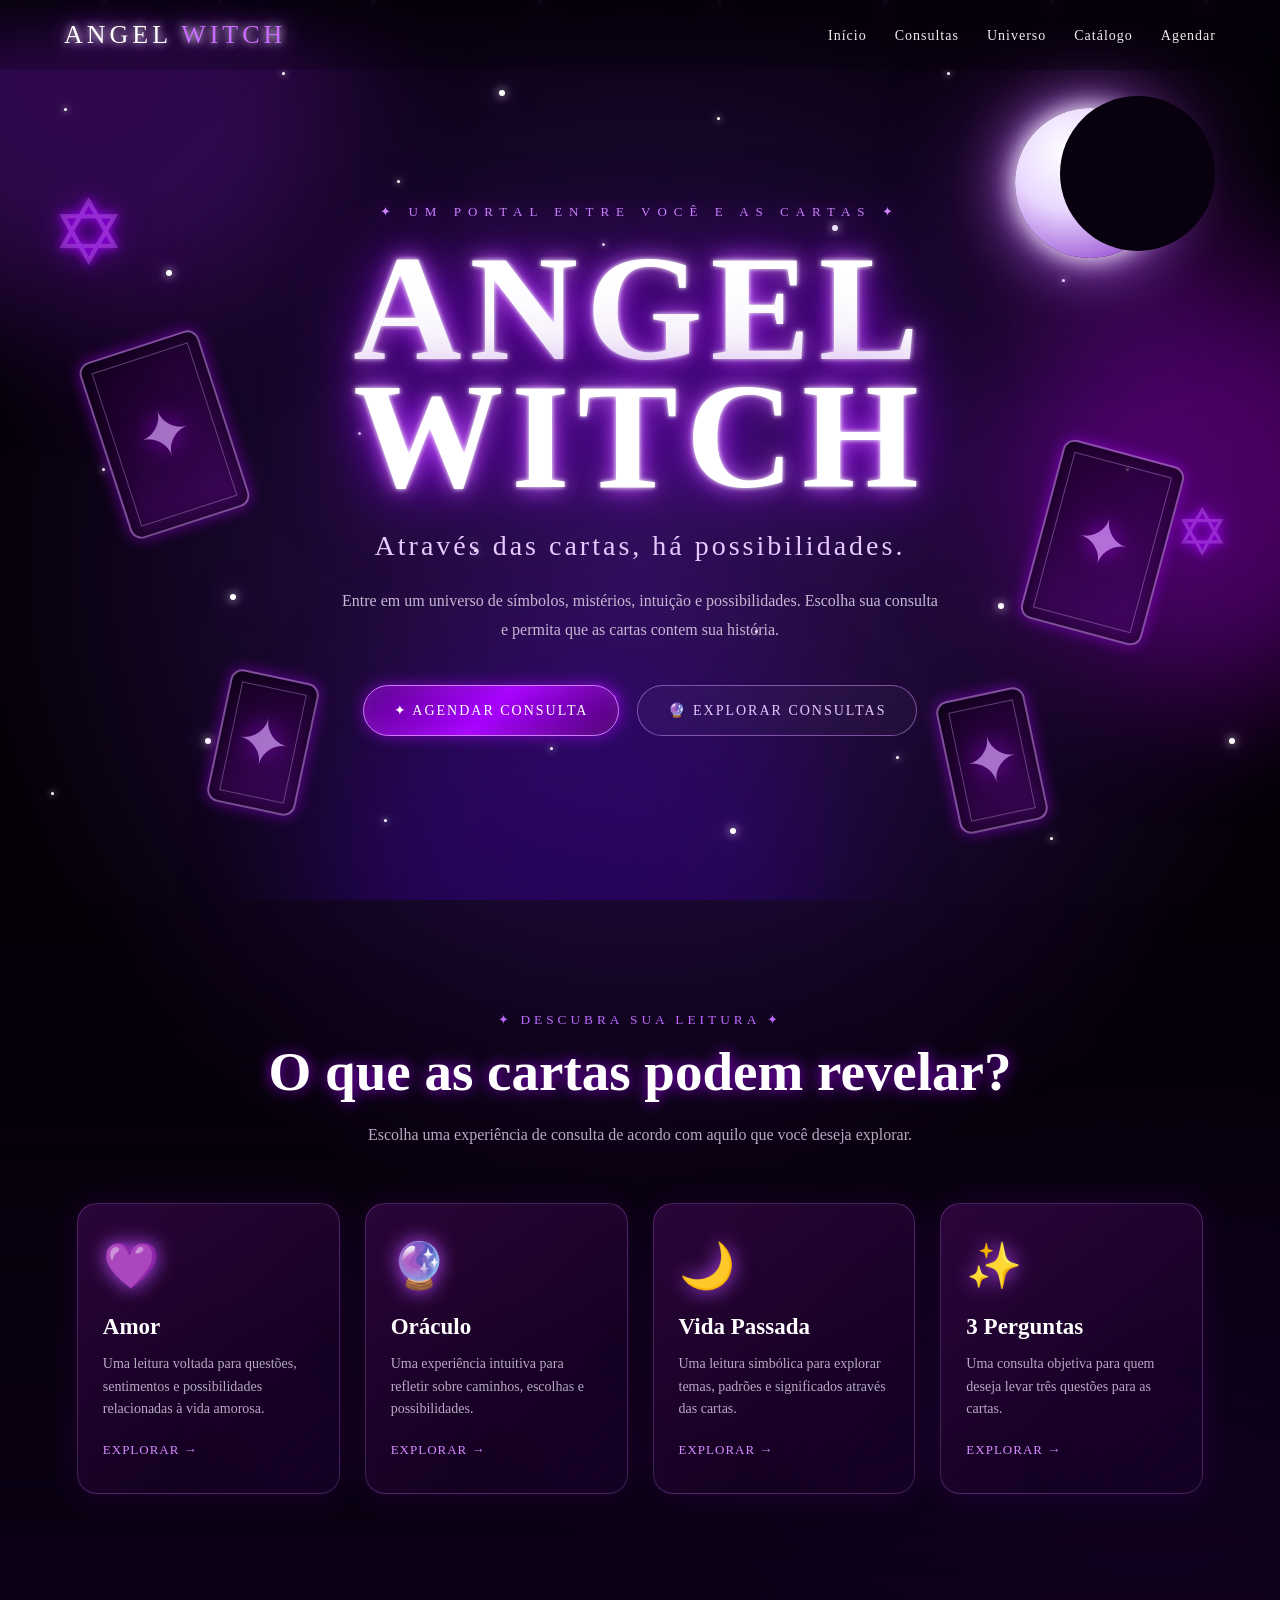
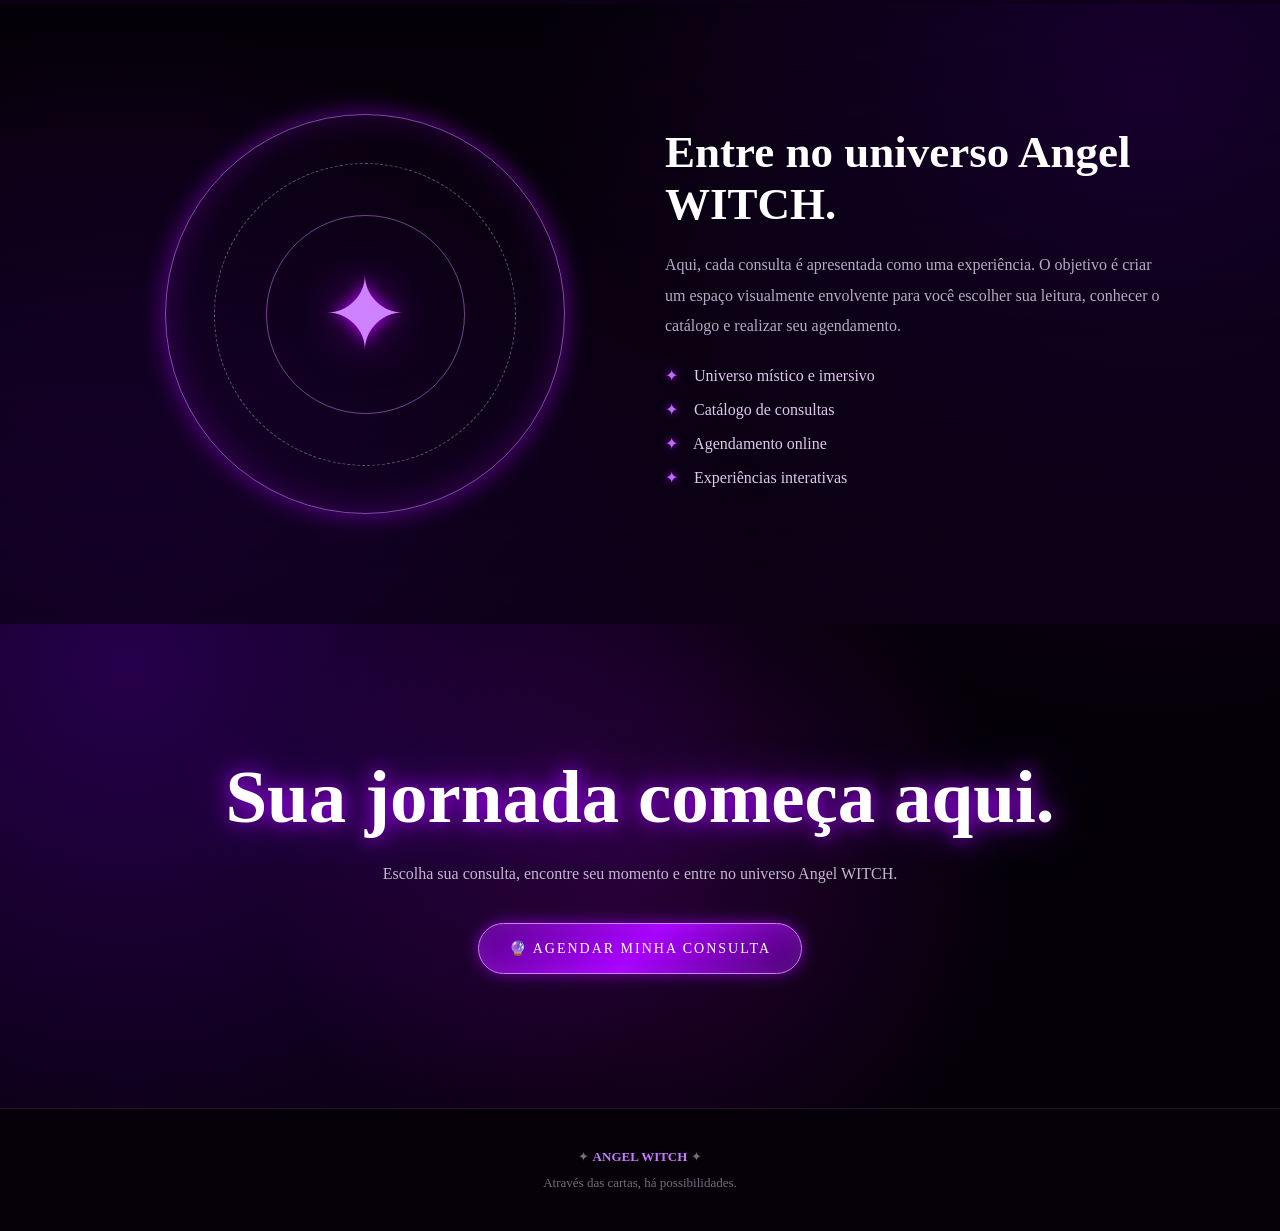
==== index.html @ e0e9001b "Update index.html" ====
<!DOCTYPE html>
<html lang="pt-BR">
<head><title>Angel WITCH | Tarô, Oráculos e Consultas</title>

<meta name="description" content="Angel WITCH — consultas de Tarô e oráculos. Conheça nossas tiragens, o universo das cartas e nossas consultas.">
    <meta charset="UTF-8">

    <meta name="google-site-verification"
          content="sBb-V7R0NaAjuyn2236MjFo7cRqB32IejXcC_DadOzo" />

    <meta name="viewport"
          content="width=device-width, initial-scale=1.0">

    <meta name="description"
          content="Angel WITCH — através das cartas, há possibilidades. Consultas de tarô, oráculos e experiências místicas.">

    <meta name="theme-color" content="#090014">

    <title>Angel WITCH | Através das cartas, há possibilidades</title>

    <style>
        /* =========================================================
           ANGEL WITCH V4
           HOME — UNIVERSO MÍSTICO
        ========================================================= */

        * {
            margin: 0;
            padding: 0;
            box-sizing: border-box;
        }

        html {
            scroll-behavior: smooth;
        }

        body {
            min-height: 100vh;
            overflow-x: hidden;
            background:
                radial-gradient(circle at 50% 20%, #32105c 0%, transparent 28%),
                radial-gradient(circle at 10% 80%, #26004b 0%, transparent 25%),
                radial-gradient(circle at 90% 60%, #18002f 0%, transparent 30%),
                #050008;
            color: #fff;
            font-family: Georgia, "Times New Roman", serif;
        }

        /* =========================================================
           FUNDO CÓSMICO
        ========================================================= */

        .universe {
            position: fixed;
            inset: 0;
            overflow: hidden;
            pointer-events: none;
            z-index: 0;
        }

        .nebula {
            position: absolute;
            border-radius: 50%;
            filter: blur(70px);
            opacity: .35;
            animation: nebulaMove 14s ease-in-out infinite alternate;
        }

        .nebula.one {
            width: 500px;
            height: 500px;
            background: #7b19c9;
            top: -180px;
            left: -160px;
        }

        .nebula.two {
            width: 420px;
            height: 420px;
            background: #c000ff;
            right: -150px;
            top: 30%;
            animation-delay: 3s;
        }

        .nebula.three {
            width: 500px;
            height: 500px;
            background: #3b00a8;
            left: 25%;
            bottom: -250px;
            animation-delay: 6s;
        }

        @keyframes nebulaMove {
            from {
                transform: translate(0, 0) scale(1);
            }

            to {
                transform: translate(50px, -35px) scale(1.15);
            }
        }

        /* =========================================================
           ESTRELAS
        ========================================================= */

        .stars {
            position: absolute;
            inset: 0;
        }

        .star {
            position: absolute;
            width: 3px;
            height: 3px;
            border-radius: 50%;
            background: white;
            box-shadow:
                0 0 6px white,
                0 0 14px #d59aff;
            animation: twinkle 2s infinite ease-in-out;
        }

        .star.big {
            width: 6px;
            height: 6px;
            box-shadow:
                0 0 10px white,
                0 0 25px #d16cff,
                0 0 40px #9b00ff;
        }

        @keyframes twinkle {
            0%, 100% {
                opacity: .25;
                transform: scale(.7);
            }

            50% {
                opacity: 1;
                transform: scale(1.5);
            }
        }

        /* =========================================================
           PARTÍCULAS DE ENERGIA
        ========================================================= */

        .energy {
            position: absolute;
            width: 5px;
            height: 5px;
            border-radius: 50%;
            background: #d98cff;
            box-shadow:
                0 0 10px #d98cff,
                0 0 25px #8f00ff;
            animation: energyFloat linear infinite;
        }

        @keyframes energyFloat {
            from {
                transform: translateY(110vh) translateX(0) scale(.4);
                opacity: 0;
            }

            20% {
                opacity: 1;
            }

            80% {
                opacity: 1;
            }

            to {
                transform: translateY(-15vh) translateX(100px) scale(1.5);
                opacity: 0;
            }
        }

        /* =========================================================
           PENTAGRAMAS
        ========================================================= */

        .pentagram {
            position: absolute;
            color: rgba(204, 119, 255, .35);
            font-size: 90px;
            text-shadow:
                0 0 10px #a600ff,
                0 0 30px #7c00c9;
            animation:
                pentagramFloat 12s linear infinite,
                pentagramSpin 20s linear infinite;
        }

        .pentagram.p1 {
            left: 4%;
            top: 20%;
        }

        .pentagram.p2 {
            right: 4%;
            top: 55%;
            animation-delay: 4s;
            font-size: 65px;
        }

        .pentagram.p3 {
            left: 45%;
            top: 75%;
            animation-delay: 7s;
            font-size: 55px;
        }

        @keyframes pentagramFloat {
            0%, 100% {
                transform: translateY(0);
            }

            50% {
                transform: translateY(-45px);
            }
        }

        @keyframes pentagramSpin {
            from {
                rotate: 0deg;
            }

            to {
                rotate: 360deg;
            }
        }

        /* =========================================================
           LUA
        ========================================================= */

        .moon {
            position: absolute;
            width: 150px;
            height: 150px;
            border-radius: 50%;
            right: 9%;
            top: 12%;
            background:
                radial-gradient(circle at 35% 30%,
                #fff 0%,
                #e8d7ff 40%,
                #a86bdb 75%,
                #5a1887 100%);

            box-shadow:
                0 0 25px #fff,
                0 0 60px #c979ff,
                0 0 130px rgba(177, 52, 255, .7);

            animation: moonPulse 5s ease-in-out infinite;
        }

        .moon::after {
            content: "";
            position: absolute;
            width: 155px;
            height: 155px;
            border-radius: 50%;
            background: #08000f;
            left: 45px;
            top: -12px;
        }

        @keyframes moonPulse {
            0%, 100% {
                box-shadow:
                    0 0 25px #fff,
                    0 0 60px #c979ff,
                    0 0 130px rgba(177, 52, 255, .5);
            }

            50% {
                box-shadow:
                    0 0 35px #fff,
                    0 0 90px #d98cff,
                    0 0 180px rgba(177, 52, 255, .8);
            }
        }

        /* =========================================================
           NAVBAR
        ========================================================= */

        header {
            position: fixed;
            top: 0;
            left: 0;
            right: 0;
            z-index: 1000;
            padding: 20px 5%;
            background: linear-gradient(
                to bottom,
                rgba(5, 0, 10, .92),
                rgba(5, 0, 10, .2)
            );
            backdrop-filter: blur(8px);
        }

        nav {
            max-width: 1250px;
            margin: auto;
            display: flex;
            justify-content: space-between;
            align-items: center;
        }

        .logo {
            font-size: 26px;
            letter-spacing: 4px;
            color: white;
            text-decoration: none;
            text-shadow:
                0 0 8px #fff,
                0 0 20px #c34dff,
                0 0 40px #8300ff;
        }

        .logo span {
            color: #c96cff;
        }

        .menu {
            display: flex;
            gap: 28px;
            list-style: none;
        }

        .menu a {
            color: #eee;
            text-decoration: none;
            font-size: 14px;
            letter-spacing: 1px;
            transition: .3s;
        }

        .menu a:hover {
            color: #d27cff;
            text-shadow: 0 0 15px #a500ff;
        }

        /* =========================================================
           HERO
        ========================================================= */

        .hero {
            position: relative;
            min-height: 100vh;
            display: flex;
            justify-content: center;
            align-items: center;
            text-align: center;
            padding: 120px 20px 80px;
            z-index: 2;
        }

        .hero-content {
            max-width: 900px;
            animation: heroAppear 1.5s ease forwards;
        }

        @keyframes heroAppear {
            from {
                opacity: 0;
                transform: translateY(35px);
            }

            to {
                opacity: 1;
                transform: translateY(0);
            }
        }

        .eyebrow {
            font-size: 13px;
            letter-spacing: 7px;
            text-transform: uppercase;
            color: #d18cff;
            margin-bottom: 25px;
            text-shadow: 0 0 15px #9b00ff;
        }

        .hero h1 {
            font-size: clamp(60px, 12vw, 150px);
            line-height: .85;
            letter-spacing: 8px;
            color: white;
            text-shadow:
                0 0 5px white,
                0 0 20px #d16cff,
                0 0 50px #9400ff,
                0 0 100px #6300a8;
            animation: titleGlow 4s ease-in-out infinite;
        }

        @keyframes titleGlow {
            0%, 100% {
                filter: brightness(1);
            }

            50% {
                filter: brightness(1.35);
            }
        }

        .hero h2 {
            margin-top: 30px;
            font-size: clamp(18px, 3vw, 28px);
            font-weight: normal;
            letter-spacing: 3px;
            color: #e7c8ff;
        }

        .hero p {
            max-width: 600px;
            margin: 25px auto 40px;
            color: #c7b7d4;
            line-height: 1.8;
            font-size: 16px;
        }

        /* =========================================================
           BOTÕES
        ========================================================= */

        .buttons {
            display: flex;
            justify-content: center;
            gap: 18px;
            flex-wrap: wrap;
        }

        .btn {
            position: relative;
            display: inline-block;
            padding: 16px 30px;
            border-radius: 50px;
            text-decoration: none;
            font-size: 14px;
            letter-spacing: 2px;
            transition: .35s;
            overflow: hidden;
        }

        .btn-primary {
            color: white;
            background: linear-gradient(
                135deg,
                #5b008c,
                #a800ff,
                #4b0070
            );
            border: 1px solid #d17aff;
            box-shadow:
                0 0 15px rgba(172, 0, 255, .6),
                inset 0 0 20px rgba(255,255,255,.08);
        }

        .btn-primary:hover {
            transform: translateY(-5px) scale(1.04);
            box-shadow:
                0 0 25px #b900ff,
                0 0 60px rgba(150, 0, 255, .6);
        }

        .btn-secondary {
            color: #e5c9ff;
            border: 1px solid rgba(213, 151, 255, .5);
            background: rgba(255,255,255,.03);
            backdrop-filter: blur(10px);
        }

        .btn-secondary:hover {
            background: rgba(163, 0, 255, .15);
            border-color: #d37aff;
            transform: translateY(-5px);
        }

        /* =========================================================
           CARTAS FLUTUANTES
        ========================================================= */

        .floating-card {
            position: absolute;
            width: 125px;
            height: 185px;
            border-radius: 12px;
            padding: 8px;
            background:
                linear-gradient(145deg, #160022, #4b076c);
            border: 2px solid rgba(220, 157, 255, .65);
            box-shadow:
                0 0 15px rgba(172, 0, 255, .7),
                inset 0 0 20px rgba(0,0,0,.7);
            z-index: -1;
            opacity: .75;
        }

        .floating-card::before {
            content: "✦";
            position: absolute;
            inset: 10px;
            border: 1px solid rgba(229, 183, 255, .45);
            display: flex;
            justify-content: center;
            align-items: center;
            font-size: 65px;
            color: #d995ff;
            text-shadow: 0 0 25px #b300ff;
        }

        .card1 {
            left: 8%;
            top: 38%;
            rotate: -18deg;
            animation: cardFloat 6s ease-in-out infinite;
        }

        .card2 {
            right: 9%;
            top: 50%;
            rotate: 15deg;
            animation: cardFloat 7s ease-in-out infinite reverse;
        }

        .card3 {
            left: 17%;
            bottom: 10%;
            width: 90px;
            height: 135px;
            rotate: 12deg;
            animation: cardFloat 8s ease-in-out infinite;
        }

        .card4 {
            right: 19%;
            bottom: 8%;
            width: 90px;
            height: 135px;
            rotate: -12deg;
            animation: cardFloat 9s ease-in-out infinite reverse;
        }

        @keyframes cardFloat {
            0%, 100% {
                transform: translateY(0) rotate(0deg);
            }

            50% {
                transform: translateY(-30px) rotate(5deg);
            }
        }

        /* =========================================================
           SEÇÕES
        ========================================================= */

        section {
            position: relative;
            z-index: 5;
        }

        .section {
            padding: 110px 6%;
            background:
                linear-gradient(
                    to bottom,
                    transparent,
                    rgba(14, 0, 25, .75)
                );
        }

        .section-title {
            text-align: center;
            margin-bottom: 55px;
        }

        .section-title small {
            color: #bd69ff;
            letter-spacing: 4px;
            text-transform: uppercase;
        }

        .section-title h2 {
            margin-top: 12px;
            font-size: clamp(32px, 5vw, 55px);
            text-shadow:
                0 0 15px #8e00d8;
        }

        .section-title p {
            max-width: 650px;
            margin: 18px auto;
            color: #b9a9c5;
            line-height: 1.7;
        }

        /* =========================================================
           CARDS DE CONSULTA
        ========================================================= */

        .services {
            max-width: 1150px;
            margin: auto;
            display: grid;
            grid-template-columns:
                repeat(auto-fit, minmax(240px, 1fr));
            gap: 25px;
        }

        .service {
            position: relative;
            padding: 35px 25px;
            min-height: 270px;
            border-radius: 20px;
            background:
                linear-gradient(
                    145deg,
                    rgba(70, 8, 93, .55),
                    rgba(13, 0, 25, .8)
                );
            border: 1px solid rgba(207, 133, 255, .25);
            box-shadow:
                0 0 30px rgba(121, 0, 180, .18),
                inset 0 0 30px rgba(255,255,255,.02);
            overflow: hidden;
            transition: .4s;
        }

        .service::before {
            content: "";
            position: absolute;
            width: 150px;
            height: 150px;
            border-radius: 50%;
            background: #a100ff;
            filter: blur(70px);
            opacity: .1;
            right: -70px;
            bottom: -70px;
        }

        .service:hover {
            transform: translateY(-12px);
            border-color: rgba(216, 146, 255, .7);
            box-shadow:
                0 0 35px rgba(161, 0, 255, .35),
                0 15px 60px rgba(0,0,0,.5);
        }

        .service-icon {
            font-size: 45px;
            margin-bottom: 22px;
            filter:
                drop-shadow(0 0 10px #c04cff);
        }

        .service h3 {
            font-size: 23px;
            margin-bottom: 13px;
        }

        .service p {
            color: #b8a9c4;
            line-height: 1.6;
            font-size: 14px;
        }

        .service a {
            display: inline-block;
            margin-top: 22px;
            color: #d58cff;
            text-decoration: none;
            font-size: 13px;
            letter-spacing: 1px;
        }

        /* =========================================================
           EXPERIÊNCIA
        ========================================================= */

        .experience {
            max-width: 1050px;
            margin: auto;
            display: grid;
            grid-template-columns: 1fr 1fr;
            gap: 50px;
            align-items: center;
        }

        .magic-circle {
            position: relative;
            width: min(400px, 80vw);
            aspect-ratio: 1;
            margin: auto;
            border-radius: 50%;
            border: 1px solid rgba(207, 128, 255, .6);
            box-shadow:
                0 0 25px rgba(174, 0, 255, .5),
                inset 0 0 35px rgba(174, 0, 255, .25);
            animation: circleSpin 20s linear infinite;
        }

        .magic-circle::before,
        .magic-circle::after {
            content: "";
            position: absolute;
            inset: 12%;
            border-radius: 50%;
            border: 1px dashed rgba(226, 180, 255, .45);
        }

        .magic-circle::after {
            inset: 25%;
            border: 1px solid rgba(213, 136, 255, .5);
        }

        @keyframes circleSpin {
            to {
                rotate: 360deg;
            }
        }

        .circle-symbol {
            position: absolute;
            inset: 0;
            display: flex;
            justify-content: center;
            align-items: center;
            font-size: 100px;
            color: #cf82ff;
            text-shadow:
                0 0 15px #bd00ff,
                0 0 50px #7800a8;
        }

        .experience-text h2 {
            font-size: 45px;
            margin-bottom: 20px;
        }

        .experience-text p {
            color: #b9a9c5;
            line-height: 1.9;
            margin-bottom: 25px;
        }

        .energy-list {
            list-style: none;
        }

        .energy-list li {
            margin: 15px 0;
            color: #e0c8ed;
        }

        .energy-list li::before {
            content: "✦";
            color: #c765ff;
            margin-right: 12px;
            text-shadow: 0 0 10px #a000ff;
        }

        /* =========================================================
           CTA
        ========================================================= */

        .cta {
            text-align: center;
            padding: 130px 20px;
            background:
                radial-gradient(
                    circle at center,
                    rgba(116, 0, 157, .3),
                    transparent 55%
                );
        }

        .cta h2 {
            font-size: clamp(40px, 7vw, 75px);
            text-shadow:
                0 0 20px #a600ff,
                0 0 50px #60009b;
        }

        .cta p {
            color: #c7b5d1;
            margin: 20px auto 35px;
            max-width: 600px;
            line-height: 1.7;
        }

        /* =========================================================
           FOOTER
        ========================================================= */

        footer {
            position: relative;
            z-index: 10;
            padding: 40px 20px;
            text-align: center;
            border-top: 1px solid rgba(205, 132, 255, .15);
            background: #060009;
            color: #776b80;
            font-size: 13px;
        }

        footer strong {
            color: #c77cff;
        }

        /* =========================================================
           RESPONSIVO
        ========================================================= */

        @media (max-width: 800px) {

            .menu {
                display: none;
            }

            header {
                padding: 18px 20px;
            }

            .hero {
                padding-top: 120px;
            }

            .moon {
                width: 90px;
                height: 90px;
                right: 7%;
                top: 12%;
            }

            .moon::after {
                width: 95px;
                height: 95px;
                left: 30px;
            }

            .floating-card {
                opacity: .3;
                transform: scale(.65);
            }

            .card1 {
                left: -5%;
            }

            .card2 {
                right: -5%;
            }

            .experience {
                grid-template-columns: 1fr;
            }

            .experience-text {
                text-align: center;
            }

            .energy-list {
                display: inline-block;
                text-align: left;
            }

            .pentagram {
                font-size: 50px;
                opacity: .2;
            }
        }

        @media (prefers-reduced-motion: reduce) {

            *,
            *::before,
            *::after {
                animation-duration: .01ms !important;
                animation-iteration-count: 1 !important;
                scroll-behavior: auto !important;
            }
        }
    </style>
</head>

<body>

    <!-- =========================================================
         UNIVERSO
    ========================================================== -->

    <div class="universe">

        <div class="nebula one"></div>
        <div class="nebula two"></div>
        <div class="nebula three"></div>

        <div class="stars">

            <span class="star" style="left:5%;top:12%;animation-delay:.2s"></span>
            <span class="star big" style="left:13%;top:30%;animation-delay:1s"></span>
            <span class="star" style="left:22%;top:8%;animation-delay:.5s"></span>
            <span class="star" style="left:31%;top:20%;animation-delay:1.4s"></span>
            <span class="star big" style="left:39%;top:10%;animation-delay:.7s"></span>
            <span class="star" style="left:47%;top:27%;animation-delay:1.8s"></span>
            <span class="star" style="left:56%;top:13%;animation-delay:.4s"></span>
            <span class="star big" style="left:65%;top:25%;animation-delay:1.2s"></span>
            <span class="star" style="left:74%;top:8%;animation-delay:.8s"></span>
            <span class="star" style="left:83%;top:31%;animation-delay:1.6s"></span>
            <span class="star big" style="left:92%;top:18%;animation-delay:.3s"></span>

            <span class="star" style="left:8%;top:52%;animation-delay:1.3s"></span>
            <span class="star big" style="left:18%;top:66%;animation-delay:.6s"></span>
            <span class="star" style="left:28%;top:48%;animation-delay:1.7s"></span>
            <span class="star" style="left:37%;top:61%;animation-delay:.9s"></span>
            <span class="star big" style="left:49%;top:52%;animation-delay:1.5s"></span>
            <span class="star" style="left:59%;top:70%;animation-delay:.2s"></span>
            <span class="star" style="left:68%;top:48%;animation-delay:1.1s"></span>
            <span class="star big" style="left:78%;top:67%;animation-delay:.5s"></span>
            <span class="star" style="left:88%;top:52%;animation-delay:1.9s"></span>

            <span class="star" style="left:4%;top:88%;animation-delay:.7s"></span>
            <span class="star big" style="left:16%;top:82%;animation-delay:1.4s"></span>
            <span class="star" style="left:30%;top:91%;animation-delay:.3s"></span>
            <span class="star" style="left:43%;top:83%;animation-delay:1.7s"></span>
            <span class="star big" style="left:57%;top:92%;animation-delay:.9s"></span>
            <span class="star" style="left:70%;top:84%;animation-delay:1.2s"></span>
            <span class="star" style="left:82%;top:93%;animation-delay:.4s"></span>
            <span class="star big" style="left:96%;top:82%;animation-delay:1.6s"></span>

        </div>

        <!-- Energia flutuante -->

        <span class="energy" style="left:8%;animation-duration:12s"></span>
        <span class="energy" style="left:17%;animation-duration:16s;animation-delay:3s"></span>
        <span class="energy" style="left:29%;animation-duration:13s;animation-delay:5s"></span>
        <span class="energy" style="left:42%;animation-duration:18s;animation-delay:2s"></span>
        <span class="energy" style="left:56%;animation-duration:14s;animation-delay:6s"></span>
        <span class="energy" style="left:69%;animation-duration:17s;animation-delay:1s"></span>
        <span class="energy" style="left:82%;animation-duration:12s;animation-delay:4s"></span>
        <span class="energy" style="left:94%;animation-duration:19s;animation-delay:7s"></span>

        <!-- Pentagramas -->

        <div class="pentagram p1">✡</div>
        <div class="pentagram p2">✡</div>
        <div class="pentagram p3">✡</div>

        <!-- Lua -->

        <div class="moon"></div>

    </div>

    <!-- =========================================================
         MENU
    ========================================================== -->

    <header>

        <nav>

            <a class="logo" href="#">
                ANGEL <span>WITCH</span>
            </a>

            <ul class="menu">

                <li>
                    <a href="#inicio">Início</a>
                </li>

                <li>
                    <a href="#consultas">Consultas</a>
                </li>

                <li>
                    <a href="#experiencia">Universo</a>
                </li>

                <li>
                    <a href="catalogo.html">Catálogo</a>
                </li>

                <li>
                    <a href="agendamento.html">Agendar</a>
                </li>

            </ul>

        </nav>

    </header>

    <!-- =========================================================
         HERO
    ========================================================== -->

    <main>

        <section class="hero" id="inicio">

            <div class="floating-card card1"></div>
            <div class="floating-card card2"></div>
            <div class="floating-card card3"></div>
            <div class="floating-card card4"></div>

            <div class="hero-content">

                <div class="eyebrow">
                    ✦ Um portal entre você e as cartas ✦
                </div>

                <h1>
                    ANGEL<br>WITCH
                </h1>

                <h2>
                    Através das cartas, há possibilidades.
                </h2>

                <p>
                    Entre em um universo de símbolos, mistérios,
                    intuição e possibilidades. Escolha sua consulta
                    e permita que as cartas contem sua história.
                </p>

                <div class="buttons">

                    <a
                        href="agendamento.html"
                        class="btn btn-primary"
                    >
                        ✦ AGENDAR CONSULTA
                    </a>

                    <a
                        href="#consultas"
                        class="btn btn-secondary"
                    >
                        🔮 EXPLORAR CONSULTAS
                    </a>

                </div>

            </div>

        </section>

        <!-- =====================================================
             CONSULTAS
        ====================================================== -->

        <section class="section" id="consultas">

            <div class="section-title">

                <small>✦ Descubra sua leitura ✦</small>

                <h2>
                    O que as cartas podem revelar?
                </h2>

                <p>
                    Escolha uma experiência de consulta de acordo
                    com aquilo que você deseja explorar.
                </p>

            </div>

            <div class="services">

                <article class="service">

                    <div class="service-icon">💜</div>

                    <h3>
                        Amor
                    </h3>

                    <p>
                        Uma leitura voltada para questões,
                        sentimentos e possibilidades relacionadas
                        à vida amorosa.
                    </p>

                    <a href="catalogo.html">
                        EXPLORAR →
                    </a>

                </article>

                <article class="service">

                    <div class="service-icon">🔮</div>

                    <h3>
                        Oráculo
                    </h3>

                    <p>
                        Uma experiência intuitiva para refletir
                        sobre caminhos, escolhas e possibilidades.
                    </p>

                    <a href="catalogo.html">
                        EXPLORAR →
                    </a>

                </article>

                <article class="service">

                    <div class="service-icon">🌙</div>

                    <h3>
                        Vida Passada
                    </h3>

                    <p>
                        Uma leitura simbólica para explorar temas,
                        padrões e significados através das cartas.
                    </p>

                    <a href="catalogo.html">
                        EXPLORAR →
                    </a>

                </article>

                <article class="service">

                    <div class="service-icon">✨</div>

                    <h3>
                        3 Perguntas
                    </h3>

                    <p>
                        Uma consulta objetiva para quem deseja
                        levar três questões para as cartas.
                    </p>

                    <a href="catalogo.html">
                        EXPLORAR →
                    </a>

                </article>

            </div>

        </section>

        <!-- =====================================================
             EXPERIÊNCIA
        ====================================================== -->

        <section class="section" id="experiencia">

            <div class="experience">

                <div class="magic-circle">

                    <div class="circle-symbol">
                        ✦
                    </div>

                </div>

                <div class="experience-text">

                    <h2>
                        Entre no universo Angel WITCH.
                    </h2>

                    <p>
                        Aqui, cada consulta é apresentada como uma
                        experiência. O objetivo é criar um espaço
                        visualmente envolvente para você escolher
                        sua leitura, conhecer o catálogo e realizar
                        seu agendamento.
                    </p>

                    <ul class="energy-list">

                        <li>
                            Universo místico e imersivo
                        </li>

                        <li>
                            Catálogo de consultas
                        </li>

                        <li>
                            Agendamento online
                        </li>

                        <li>
                            Experiências interativas
                        </li>

                    </ul>

                </div>

            </div>

        </section>

        <!-- =====================================================
             CTA
        ====================================================== -->

        <section class="cta">

            <h2>
                Sua jornada começa aqui.
            </h2>

            <p>
                Escolha sua consulta, encontre seu momento
                e entre no universo Angel WITCH.
            </p>

            <a
                href="agendamento.html"
                class="btn btn-primary"
            >
                🔮 AGENDAR MINHA CONSULTA
            </a>

        </section>

    </main>

    <!-- =========================================================
         FOOTER
    ========================================================== -->

    <footer>

        <p>
            ✦ <strong>ANGEL WITCH</strong> ✦
        </p>

        <p style="margin-top:10px;">
            Através das cartas, há possibilidades.
        </p>

    </footer>

    <!-- =========================================================
         EFEITO DE MOVIMENTO DO MOUSE
    ========================================================== -->

    <script>

        const universe = document.querySelector(".universe");

        document.addEventListener("mousemove", (event) => {

            const x =
                (event.clientX / window.innerWidth - 0.5) * 12;

            const y =
                (event.clientY / window.innerHeight - 0.5) * 12;

            universe.style.transform =
                `translate(${x}px, ${y}px)`;

        });

    </script>

</body>
</html>
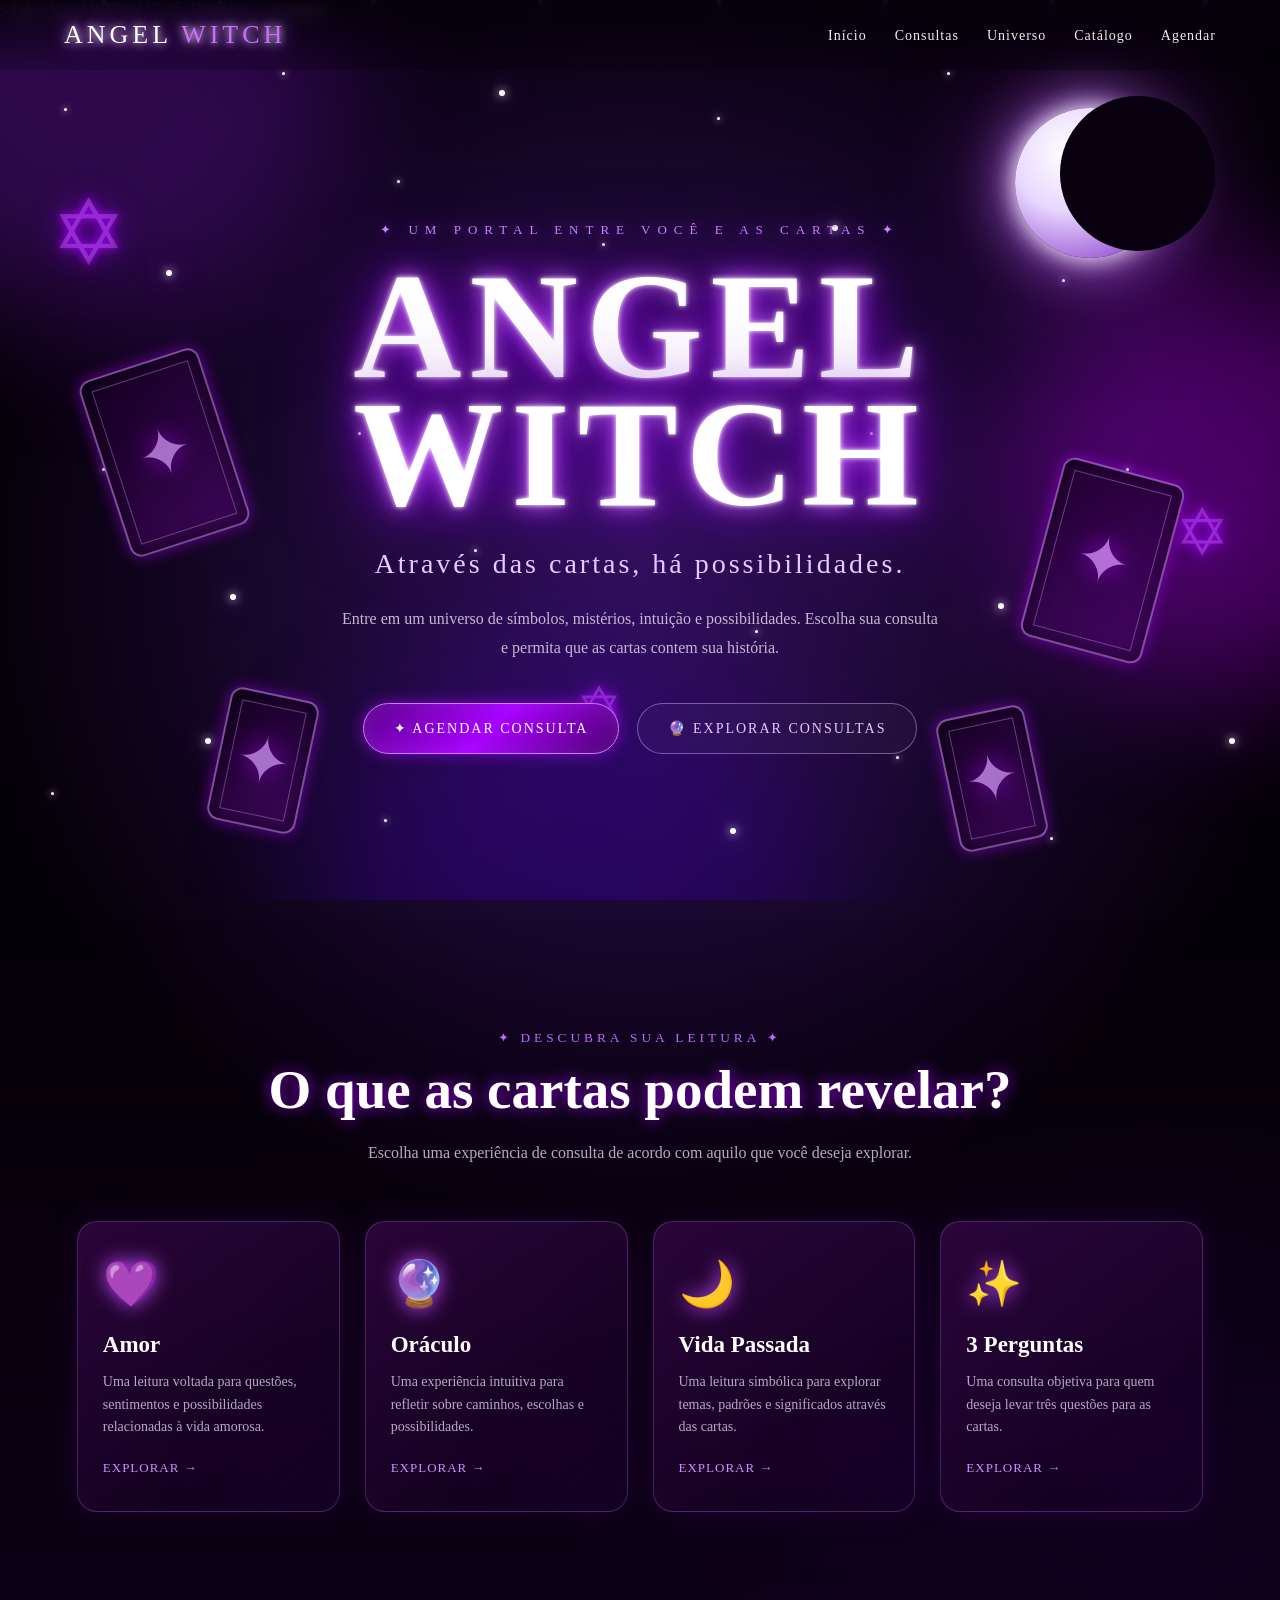
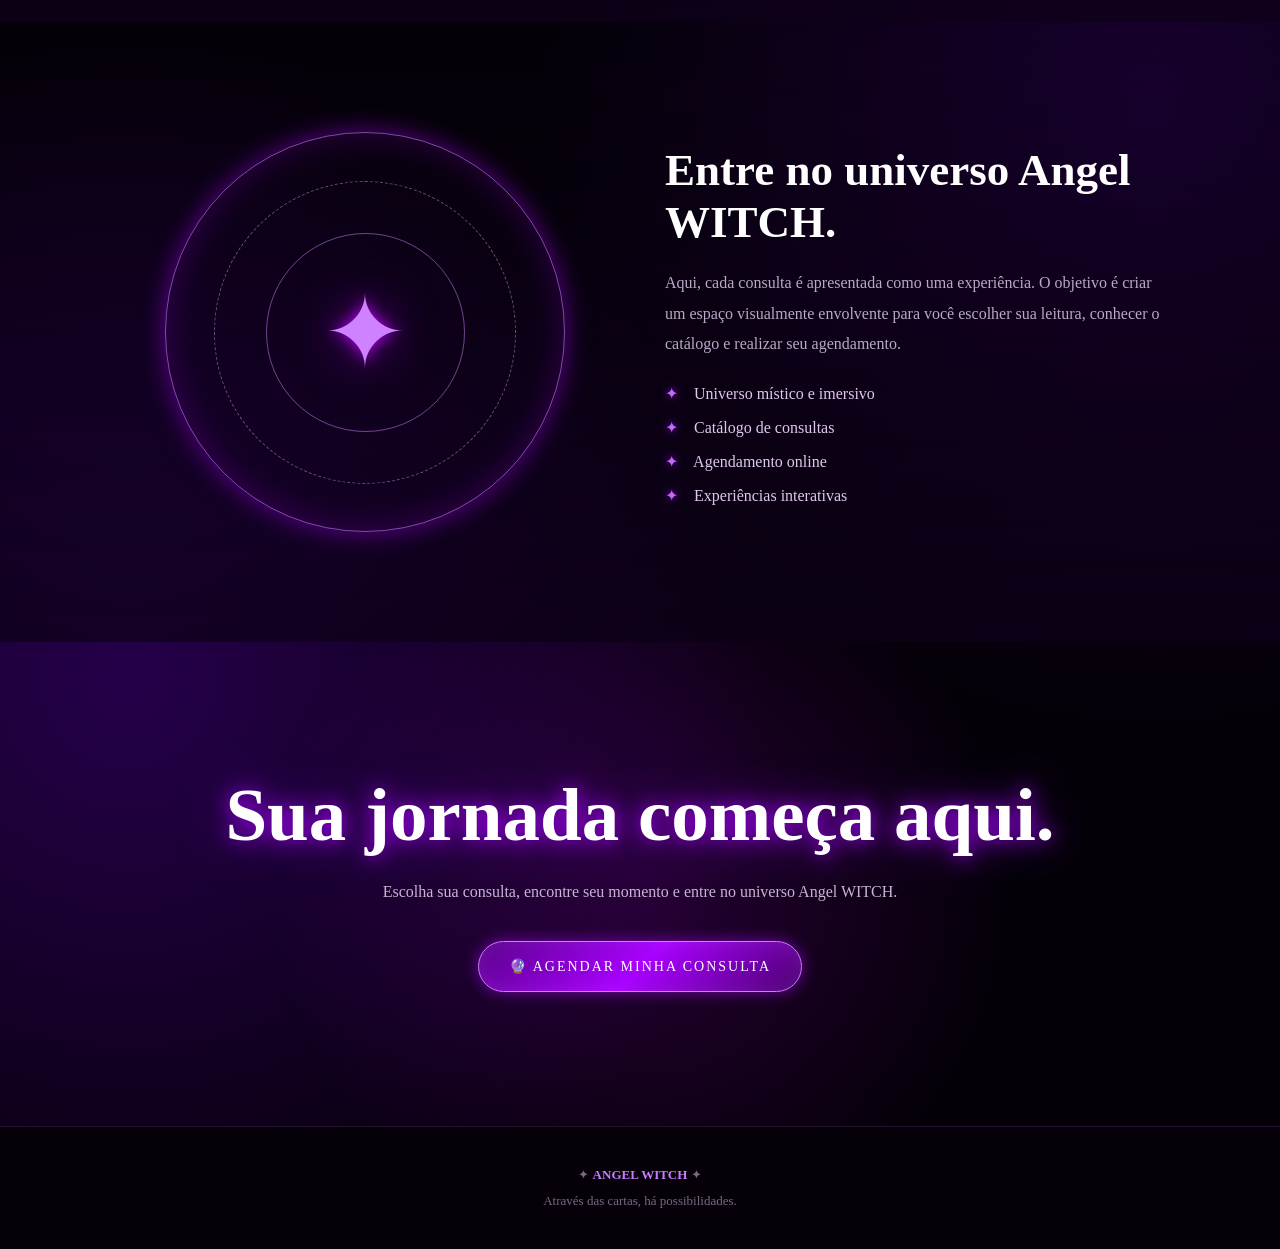
==== commit e80bd7a7: "Fix HTML syntax in index.html head section" ====
--- a/index.html
+++ b/index.html
@@ -1,6 +1,7 @@
 <!DOCTYPE html>
 <html lang="pt-BR">
-<head><title>Angel WITCH | Tarô, Oráculos e Consultas</title>
+<head><
+title>Angel WITCH | Tarô, Oráculos e Consultas</title>
 
 <meta name="description" content="Angel WITCH — consultas de Tarô e oráculos. Conheça nossas tiragens, o universo das cartas e nossas consultas.">
     <meta charset="UTF-8">
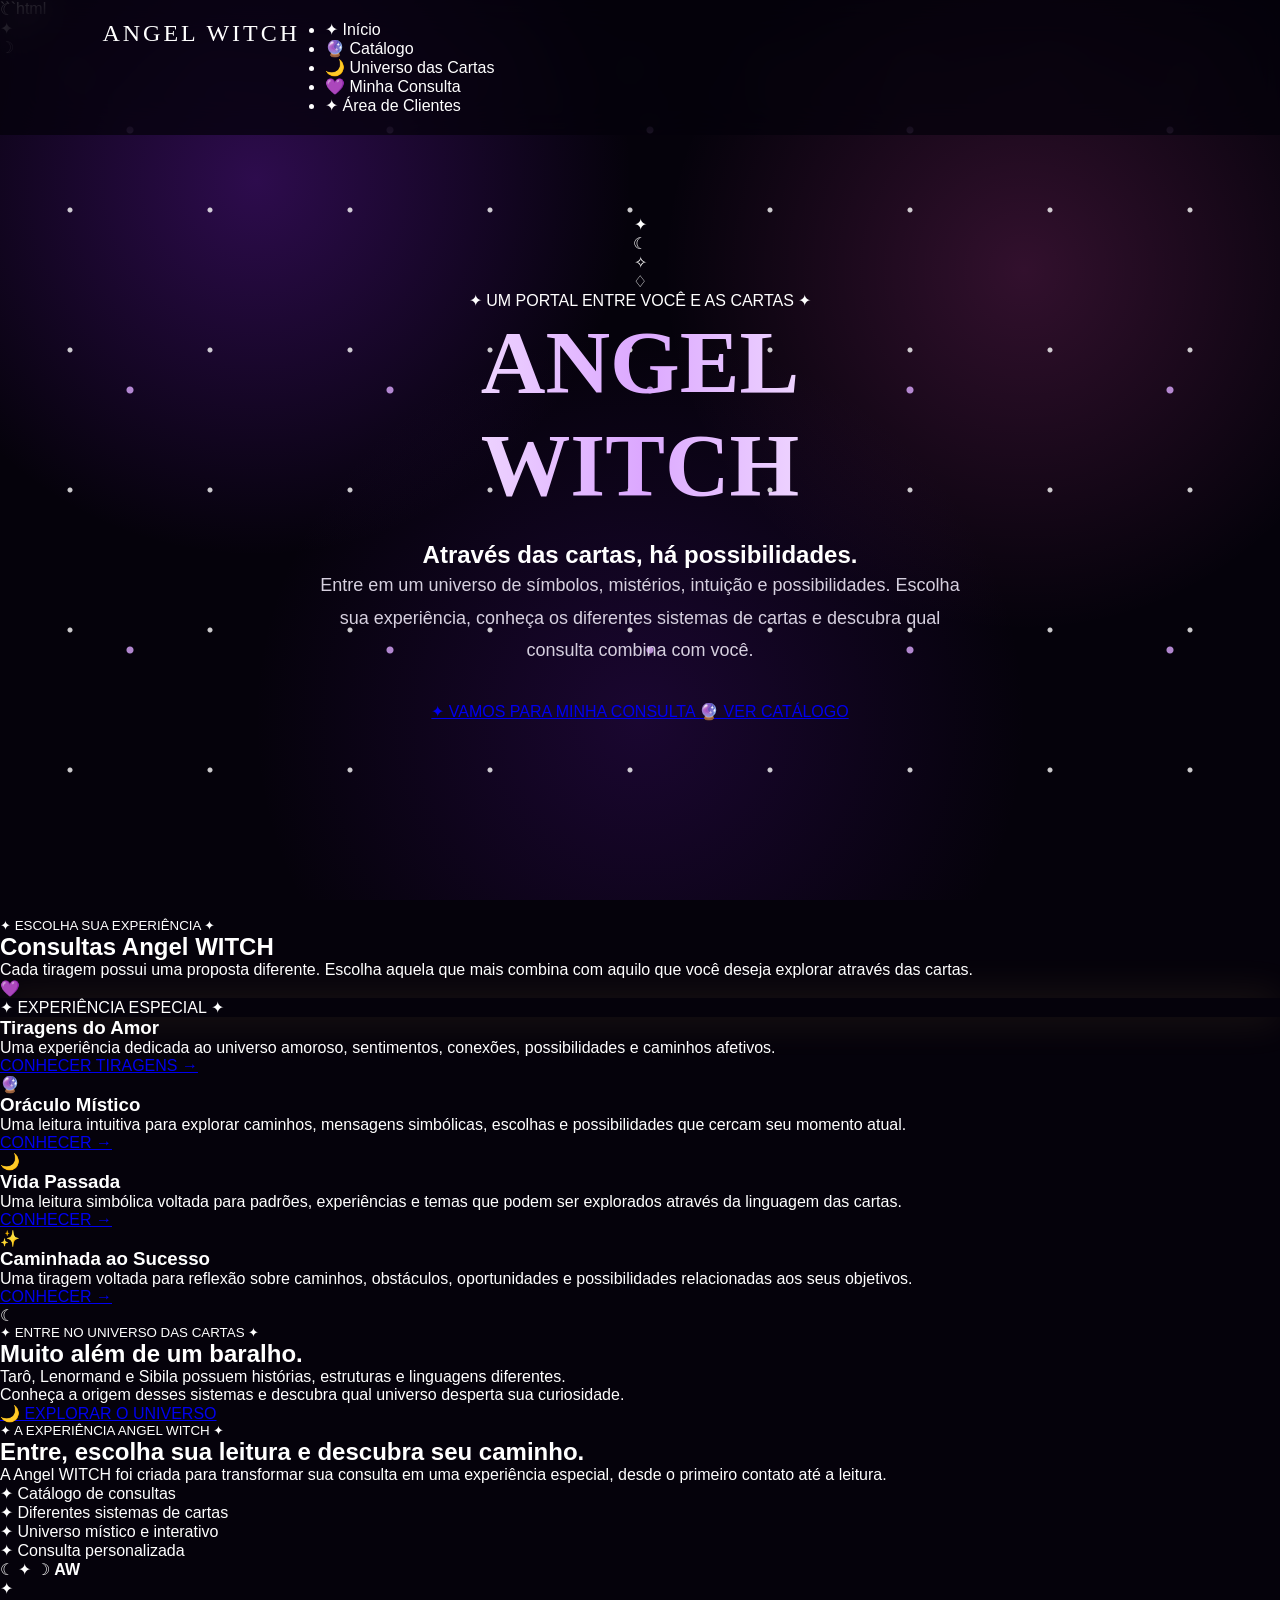
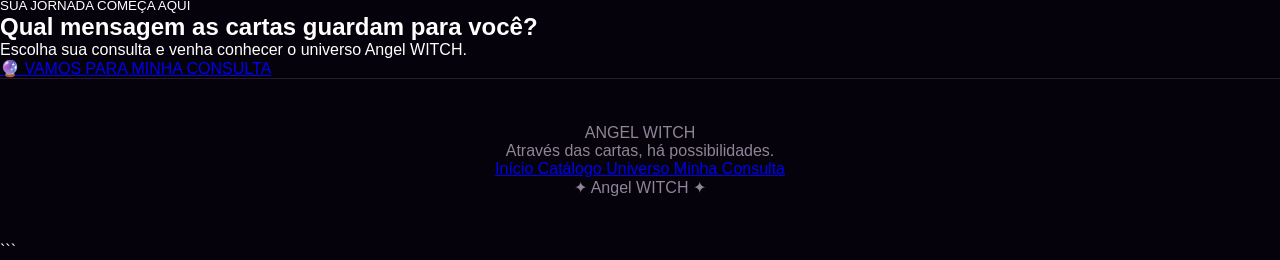
==== commit ae836b30: "Update index.html" ====
--- a/index.html
+++ b/index.html
@@ -1,1290 +1,534 @@
+```html
 <!DOCTYPE html>
 <html lang="pt-BR">
-<head><
-title>Angel WITCH | Tarô, Oráculos e Consultas</title>
-
-<meta name="description" content="Angel WITCH — consultas de Tarô e oráculos. Conheça nossas tiragens, o universo das cartas e nossas consultas.">
+<head>
     <meta charset="UTF-8">
 
+    <meta name="viewport" content="width=device-width, initial-scale=1.0">
+
     <meta name="google-site-verification"
-          content="sBb-V7R0NaAjuyn2236MjFo7cRqB32IejXcC_DadOzo" />
-
-    <meta name="viewport"
-          content="width=device-width, initial-scale=1.0">
+          content="sBb-V7R0NaAjuyn2236MjFo7cRqB32IejXcC_DadOzo">
+
+    <title>Angel WITCH | Tarô, Oráculos e Consultas</title>
 
     <meta name="description"
-          content="Angel WITCH — através das cartas, há possibilidades. Consultas de tarô, oráculos e experiências místicas.">
+          content="Angel WITCH — através das cartas, há possibilidades. Conheça nossas consultas, o universo do Tarô e os diferentes oráculos.">
 
     <meta name="theme-color" content="#090014">
 
-    <title>Angel WITCH | Através das cartas, há possibilidades</title>
-
-    <style>
-        /* =========================================================
-           ANGEL WITCH V4
-           HOME — UNIVERSO MÍSTICO
-        ========================================================= */
-
-        * {
-            margin: 0;
-            padding: 0;
-            box-sizing: border-box;
-        }
-
-        html {
-            scroll-behavior: smooth;
-        }
-
-        body {
-            min-height: 100vh;
-            overflow-x: hidden;
-            background:
-                radial-gradient(circle at 50% 20%, #32105c 0%, transparent 28%),
-                radial-gradient(circle at 10% 80%, #26004b 0%, transparent 25%),
-                radial-gradient(circle at 90% 60%, #18002f 0%, transparent 30%),
-                #050008;
-            color: #fff;
-            font-family: Georgia, "Times New Roman", serif;
-        }
-
-        /* =========================================================
-           FUNDO CÓSMICO
-        ========================================================= */
-
-        .universe {
-            position: fixed;
-            inset: 0;
-            overflow: hidden;
-            pointer-events: none;
-            z-index: 0;
-        }
-
-        .nebula {
-            position: absolute;
-            border-radius: 50%;
-            filter: blur(70px);
-            opacity: .35;
-            animation: nebulaMove 14s ease-in-out infinite alternate;
-        }
-
-        .nebula.one {
-            width: 500px;
-            height: 500px;
-            background: #7b19c9;
-            top: -180px;
-            left: -160px;
-        }
-
-        .nebula.two {
-            width: 420px;
-            height: 420px;
-            background: #c000ff;
-            right: -150px;
-            top: 30%;
-            animation-delay: 3s;
-        }
-
-        .nebula.three {
-            width: 500px;
-            height: 500px;
-            background: #3b00a8;
-            left: 25%;
-            bottom: -250px;
-            animation-delay: 6s;
-        }
-
-        @keyframes nebulaMove {
-            from {
-                transform: translate(0, 0) scale(1);
-            }
-
-            to {
-                transform: translate(50px, -35px) scale(1.15);
-            }
-        }
-
-        /* =========================================================
-           ESTRELAS
-        ========================================================= */
-
-        .stars {
-            position: absolute;
-            inset: 0;
-        }
-
-        .star {
-            position: absolute;
-            width: 3px;
-            height: 3px;
-            border-radius: 50%;
-            background: white;
-            box-shadow:
-                0 0 6px white,
-                0 0 14px #d59aff;
-            animation: twinkle 2s infinite ease-in-out;
-        }
-
-        .star.big {
-            width: 6px;
-            height: 6px;
-            box-shadow:
-                0 0 10px white,
-                0 0 25px #d16cff,
-                0 0 40px #9b00ff;
-        }
-
-        @keyframes twinkle {
-            0%, 100% {
-                opacity: .25;
-                transform: scale(.7);
-            }
-
-            50% {
-                opacity: 1;
-                transform: scale(1.5);
-            }
-        }
-
-        /* =========================================================
-           PARTÍCULAS DE ENERGIA
-        ========================================================= */
-
-        .energy {
-            position: absolute;
-            width: 5px;
-            height: 5px;
-            border-radius: 50%;
-            background: #d98cff;
-            box-shadow:
-                0 0 10px #d98cff,
-                0 0 25px #8f00ff;
-            animation: energyFloat linear infinite;
-        }
-
-        @keyframes energyFloat {
-            from {
-                transform: translateY(110vh) translateX(0) scale(.4);
-                opacity: 0;
-            }
-
-            20% {
-                opacity: 1;
-            }
-
-            80% {
-                opacity: 1;
-            }
-
-            to {
-                transform: translateY(-15vh) translateX(100px) scale(1.5);
-                opacity: 0;
-            }
-        }
-
-        /* =========================================================
-           PENTAGRAMAS
-        ========================================================= */
-
-        .pentagram {
-            position: absolute;
-            color: rgba(204, 119, 255, .35);
-            font-size: 90px;
-            text-shadow:
-                0 0 10px #a600ff,
-                0 0 30px #7c00c9;
-            animation:
-                pentagramFloat 12s linear infinite,
-                pentagramSpin 20s linear infinite;
-        }
-
-        .pentagram.p1 {
-            left: 4%;
-            top: 20%;
-        }
-
-        .pentagram.p2 {
-            right: 4%;
-            top: 55%;
-            animation-delay: 4s;
-            font-size: 65px;
-        }
-
-        .pentagram.p3 {
-            left: 45%;
-            top: 75%;
-            animation-delay: 7s;
-            font-size: 55px;
-        }
-
-        @keyframes pentagramFloat {
-            0%, 100% {
-                transform: translateY(0);
-            }
-
-            50% {
-                transform: translateY(-45px);
-            }
-        }
-
-        @keyframes pentagramSpin {
-            from {
-                rotate: 0deg;
-            }
-
-            to {
-                rotate: 360deg;
-            }
-        }
-
-        /* =========================================================
-           LUA
-        ========================================================= */
-
-        .moon {
-            position: absolute;
-            width: 150px;
-            height: 150px;
-            border-radius: 50%;
-            right: 9%;
-            top: 12%;
-            background:
-                radial-gradient(circle at 35% 30%,
-                #fff 0%,
-                #e8d7ff 40%,
-                #a86bdb 75%,
-                #5a1887 100%);
-
-            box-shadow:
-                0 0 25px #fff,
-                0 0 60px #c979ff,
-                0 0 130px rgba(177, 52, 255, .7);
-
-            animation: moonPulse 5s ease-in-out infinite;
-        }
-
-        .moon::after {
-            content: "";
-            position: absolute;
-            width: 155px;
-            height: 155px;
-            border-radius: 50%;
-            background: #08000f;
-            left: 45px;
-            top: -12px;
-        }
-
-        @keyframes moonPulse {
-            0%, 100% {
-                box-shadow:
-                    0 0 25px #fff,
-                    0 0 60px #c979ff,
-                    0 0 130px rgba(177, 52, 255, .5);
-            }
-
-            50% {
-                box-shadow:
-                    0 0 35px #fff,
-                    0 0 90px #d98cff,
-                    0 0 180px rgba(177, 52, 255, .8);
-            }
-        }
-
-        /* =========================================================
-           NAVBAR
-        ========================================================= */
-
-        header {
-            position: fixed;
-            top: 0;
-            left: 0;
-            right: 0;
-            z-index: 1000;
-            padding: 20px 5%;
-            background: linear-gradient(
-                to bottom,
-                rgba(5, 0, 10, .92),
-                rgba(5, 0, 10, .2)
-            );
-            backdrop-filter: blur(8px);
-        }
-
-        nav {
-            max-width: 1250px;
-            margin: auto;
-            display: flex;
-            justify-content: space-between;
-            align-items: center;
-        }
-
-        .logo {
-            font-size: 26px;
-            letter-spacing: 4px;
-            color: white;
-            text-decoration: none;
-            text-shadow:
-                0 0 8px #fff,
-                0 0 20px #c34dff,
-                0 0 40px #8300ff;
-        }
-
-        .logo span {
-            color: #c96cff;
-        }
-
-        .menu {
-            display: flex;
-            gap: 28px;
-            list-style: none;
-        }
-
-        .menu a {
-            color: #eee;
-            text-decoration: none;
-            font-size: 14px;
-            letter-spacing: 1px;
-            transition: .3s;
-        }
-
-        .menu a:hover {
-            color: #d27cff;
-            text-shadow: 0 0 15px #a500ff;
-        }
-
-        /* =========================================================
-           HERO
-        ========================================================= */
-
-        .hero {
-            position: relative;
-            min-height: 100vh;
-            display: flex;
-            justify-content: center;
-            align-items: center;
-            text-align: center;
-            padding: 120px 20px 80px;
-            z-index: 2;
-        }
-
-        .hero-content {
-            max-width: 900px;
-            animation: heroAppear 1.5s ease forwards;
-        }
-
-        @keyframes heroAppear {
-            from {
-                opacity: 0;
-                transform: translateY(35px);
-            }
-
-            to {
-                opacity: 1;
-                transform: translateY(0);
-            }
-        }
-
-        .eyebrow {
-            font-size: 13px;
-            letter-spacing: 7px;
-            text-transform: uppercase;
-            color: #d18cff;
-            margin-bottom: 25px;
-            text-shadow: 0 0 15px #9b00ff;
-        }
-
-        .hero h1 {
-            font-size: clamp(60px, 12vw, 150px);
-            line-height: .85;
-            letter-spacing: 8px;
-            color: white;
-            text-shadow:
-                0 0 5px white,
-                0 0 20px #d16cff,
-                0 0 50px #9400ff,
-                0 0 100px #6300a8;
-            animation: titleGlow 4s ease-in-out infinite;
-        }
-
-        @keyframes titleGlow {
-            0%, 100% {
-                filter: brightness(1);
-            }
-
-            50% {
-                filter: brightness(1.35);
-            }
-        }
-
-        .hero h2 {
-            margin-top: 30px;
-            font-size: clamp(18px, 3vw, 28px);
-            font-weight: normal;
-            letter-spacing: 3px;
-            color: #e7c8ff;
-        }
-
-        .hero p {
-            max-width: 600px;
-            margin: 25px auto 40px;
-            color: #c7b7d4;
-            line-height: 1.8;
-            font-size: 16px;
-        }
-
-        /* =========================================================
-           BOTÕES
-        ========================================================= */
-
-        .buttons {
-            display: flex;
-            justify-content: center;
-            gap: 18px;
-            flex-wrap: wrap;
-        }
-
-        .btn {
-            position: relative;
-            display: inline-block;
-            padding: 16px 30px;
-            border-radius: 50px;
-            text-decoration: none;
-            font-size: 14px;
-            letter-spacing: 2px;
-            transition: .35s;
-            overflow: hidden;
-        }
-
-        .btn-primary {
-            color: white;
-            background: linear-gradient(
-                135deg,
-                #5b008c,
-                #a800ff,
-                #4b0070
-            );
-            border: 1px solid #d17aff;
-            box-shadow:
-                0 0 15px rgba(172, 0, 255, .6),
-                inset 0 0 20px rgba(255,255,255,.08);
-        }
-
-        .btn-primary:hover {
-            transform: translateY(-5px) scale(1.04);
-            box-shadow:
-                0 0 25px #b900ff,
-                0 0 60px rgba(150, 0, 255, .6);
-        }
-
-        .btn-secondary {
-            color: #e5c9ff;
-            border: 1px solid rgba(213, 151, 255, .5);
-            background: rgba(255,255,255,.03);
-            backdrop-filter: blur(10px);
-        }
-
-        .btn-secondary:hover {
-            background: rgba(163, 0, 255, .15);
-            border-color: #d37aff;
-            transform: translateY(-5px);
-        }
-
-        /* =========================================================
-           CARTAS FLUTUANTES
-        ========================================================= */
-
-        .floating-card {
-            position: absolute;
-            width: 125px;
-            height: 185px;
-            border-radius: 12px;
-            padding: 8px;
-            background:
-                linear-gradient(145deg, #160022, #4b076c);
-            border: 2px solid rgba(220, 157, 255, .65);
-            box-shadow:
-                0 0 15px rgba(172, 0, 255, .7),
-                inset 0 0 20px rgba(0,0,0,.7);
-            z-index: -1;
-            opacity: .75;
-        }
-
-        .floating-card::before {
-            content: "✦";
-            position: absolute;
-            inset: 10px;
-            border: 1px solid rgba(229, 183, 255, .45);
-            display: flex;
-            justify-content: center;
-            align-items: center;
-            font-size: 65px;
-            color: #d995ff;
-            text-shadow: 0 0 25px #b300ff;
-        }
-
-        .card1 {
-            left: 8%;
-            top: 38%;
-            rotate: -18deg;
-            animation: cardFloat 6s ease-in-out infinite;
-        }
-
-        .card2 {
-            right: 9%;
-            top: 50%;
-            rotate: 15deg;
-            animation: cardFloat 7s ease-in-out infinite reverse;
-        }
-
-        .card3 {
-            left: 17%;
-            bottom: 10%;
-            width: 90px;
-            height: 135px;
-            rotate: 12deg;
-            animation: cardFloat 8s ease-in-out infinite;
-        }
-
-        .card4 {
-            right: 19%;
-            bottom: 8%;
-            width: 90px;
-            height: 135px;
-            rotate: -12deg;
-            animation: cardFloat 9s ease-in-out infinite reverse;
-        }
-
-        @keyframes cardFloat {
-            0%, 100% {
-                transform: translateY(0) rotate(0deg);
-            }
-
-            50% {
-                transform: translateY(-30px) rotate(5deg);
-            }
-        }
-
-        /* =========================================================
-           SEÇÕES
-        ========================================================= */
-
-        section {
-            position: relative;
-            z-index: 5;
-        }
-
-        .section {
-            padding: 110px 6%;
-            background:
-                linear-gradient(
-                    to bottom,
-                    transparent,
-                    rgba(14, 0, 25, .75)
-                );
-        }
-
-        .section-title {
-            text-align: center;
-            margin-bottom: 55px;
-        }
-
-        .section-title small {
-            color: #bd69ff;
-            letter-spacing: 4px;
-            text-transform: uppercase;
-        }
-
-        .section-title h2 {
-            margin-top: 12px;
-            font-size: clamp(32px, 5vw, 55px);
-            text-shadow:
-                0 0 15px #8e00d8;
-        }
-
-        .section-title p {
-            max-width: 650px;
-            margin: 18px auto;
-            color: #b9a9c5;
-            line-height: 1.7;
-        }
-
-        /* =========================================================
-           CARDS DE CONSULTA
-        ========================================================= */
-
-        .services {
-            max-width: 1150px;
-            margin: auto;
-            display: grid;
-            grid-template-columns:
-                repeat(auto-fit, minmax(240px, 1fr));
-            gap: 25px;
-        }
-
-        .service {
-            position: relative;
-            padding: 35px 25px;
-            min-height: 270px;
-            border-radius: 20px;
-            background:
-                linear-gradient(
-                    145deg,
-                    rgba(70, 8, 93, .55),
-                    rgba(13, 0, 25, .8)
-                );
-            border: 1px solid rgba(207, 133, 255, .25);
-            box-shadow:
-                0 0 30px rgba(121, 0, 180, .18),
-                inset 0 0 30px rgba(255,255,255,.02);
-            overflow: hidden;
-            transition: .4s;
-        }
-
-        .service::before {
-            content: "";
-            position: absolute;
-            width: 150px;
-            height: 150px;
-            border-radius: 50%;
-            background: #a100ff;
-            filter: blur(70px);
-            opacity: .1;
-            right: -70px;
-            bottom: -70px;
-        }
-
-        .service:hover {
-            transform: translateY(-12px);
-            border-color: rgba(216, 146, 255, .7);
-            box-shadow:
-                0 0 35px rgba(161, 0, 255, .35),
-                0 15px 60px rgba(0,0,0,.5);
-        }
-
-        .service-icon {
-            font-size: 45px;
-            margin-bottom: 22px;
-            filter:
-                drop-shadow(0 0 10px #c04cff);
-        }
-
-        .service h3 {
-            font-size: 23px;
-            margin-bottom: 13px;
-        }
-
-        .service p {
-            color: #b8a9c4;
-            line-height: 1.6;
-            font-size: 14px;
-        }
-
-        .service a {
-            display: inline-block;
-            margin-top: 22px;
-            color: #d58cff;
-            text-decoration: none;
-            font-size: 13px;
-            letter-spacing: 1px;
-        }
-
-        /* =========================================================
-           EXPERIÊNCIA
-        ========================================================= */
-
-        .experience {
-            max-width: 1050px;
-            margin: auto;
-            display: grid;
-            grid-template-columns: 1fr 1fr;
-            gap: 50px;
-            align-items: center;
-        }
-
-        .magic-circle {
-            position: relative;
-            width: min(400px, 80vw);
-            aspect-ratio: 1;
-            margin: auto;
-            border-radius: 50%;
-            border: 1px solid rgba(207, 128, 255, .6);
-            box-shadow:
-                0 0 25px rgba(174, 0, 255, .5),
-                inset 0 0 35px rgba(174, 0, 255, .25);
-            animation: circleSpin 20s linear infinite;
-        }
-
-        .magic-circle::before,
-        .magic-circle::after {
-            content: "";
-            position: absolute;
-            inset: 12%;
-            border-radius: 50%;
-            border: 1px dashed rgba(226, 180, 255, .45);
-        }
-
-        .magic-circle::after {
-            inset: 25%;
-            border: 1px solid rgba(213, 136, 255, .5);
-        }
-
-        @keyframes circleSpin {
-            to {
-                rotate: 360deg;
-            }
-        }
-
-        .circle-symbol {
-            position: absolute;
-            inset: 0;
-            display: flex;
-            justify-content: center;
-            align-items: center;
-            font-size: 100px;
-            color: #cf82ff;
-            text-shadow:
-                0 0 15px #bd00ff,
-                0 0 50px #7800a8;
-        }
-
-        .experience-text h2 {
-            font-size: 45px;
-            margin-bottom: 20px;
-        }
-
-        .experience-text p {
-            color: #b9a9c5;
-            line-height: 1.9;
-            margin-bottom: 25px;
-        }
-
-        .energy-list {
-            list-style: none;
-        }
-
-        .energy-list li {
-            margin: 15px 0;
-            color: #e0c8ed;
-        }
-
-        .energy-list li::before {
-            content: "✦";
-            color: #c765ff;
-            margin-right: 12px;
-            text-shadow: 0 0 10px #a000ff;
-        }
-
-        /* =========================================================
-           CTA
-        ========================================================= */
-
-        .cta {
-            text-align: center;
-            padding: 130px 20px;
-            background:
-                radial-gradient(
-                    circle at center,
-                    rgba(116, 0, 157, .3),
-                    transparent 55%
-                );
-        }
-
-        .cta h2 {
-            font-size: clamp(40px, 7vw, 75px);
-            text-shadow:
-                0 0 20px #a600ff,
-                0 0 50px #60009b;
-        }
-
-        .cta p {
-            color: #c7b5d1;
-            margin: 20px auto 35px;
-            max-width: 600px;
-            line-height: 1.7;
-        }
-
-        /* =========================================================
-           FOOTER
-        ========================================================= */
-
-        footer {
-            position: relative;
-            z-index: 10;
-            padding: 40px 20px;
-            text-align: center;
-            border-top: 1px solid rgba(205, 132, 255, .15);
-            background: #060009;
-            color: #776b80;
-            font-size: 13px;
-        }
-
-        footer strong {
-            color: #c77cff;
-        }
-
-        /* =========================================================
-           RESPONSIVO
-        ========================================================= */
-
-        @media (max-width: 800px) {
-
-            .menu {
-                display: none;
-            }
-
-            header {
-                padding: 18px 20px;
-            }
-
-            .hero {
-                padding-top: 120px;
-            }
-
-            .moon {
-                width: 90px;
-                height: 90px;
-                right: 7%;
-                top: 12%;
-            }
-
-            .moon::after {
-                width: 95px;
-                height: 95px;
-                left: 30px;
-            }
-
-            .floating-card {
-                opacity: .3;
-                transform: scale(.65);
-            }
-
-            .card1 {
-                left: -5%;
-            }
-
-            .card2 {
-                right: -5%;
-            }
-
-            .experience {
-                grid-template-columns: 1fr;
-            }
-
-            .experience-text {
-                text-align: center;
-            }
-
-            .energy-list {
-                display: inline-block;
-                text-align: left;
-            }
-
-            .pentagram {
-                font-size: 50px;
-                opacity: .2;
-            }
-        }
-
-        @media (prefers-reduced-motion: reduce) {
-
-            *,
-            *::before,
-            *::after {
-                animation-duration: .01ms !important;
-                animation-iteration-count: 1 !important;
-                scroll-behavior: auto !important;
-            }
-        }
-    </style>
+    <link rel="stylesheet" href="style.css">
 </head>
 
 <body>
 
-    <!-- =========================================================
-         UNIVERSO
-    ========================================================== -->
-
-    <div class="universe">
-
-        <div class="nebula one"></div>
-        <div class="nebula two"></div>
-        <div class="nebula three"></div>
-
-        <div class="stars">
-
-            <span class="star" style="left:5%;top:12%;animation-delay:.2s"></span>
-            <span class="star big" style="left:13%;top:30%;animation-delay:1s"></span>
-            <span class="star" style="left:22%;top:8%;animation-delay:.5s"></span>
-            <span class="star" style="left:31%;top:20%;animation-delay:1.4s"></span>
-            <span class="star big" style="left:39%;top:10%;animation-delay:.7s"></span>
-            <span class="star" style="left:47%;top:27%;animation-delay:1.8s"></span>
-            <span class="star" style="left:56%;top:13%;animation-delay:.4s"></span>
-            <span class="star big" style="left:65%;top:25%;animation-delay:1.2s"></span>
-            <span class="star" style="left:74%;top:8%;animation-delay:.8s"></span>
-            <span class="star" style="left:83%;top:31%;animation-delay:1.6s"></span>
-            <span class="star big" style="left:92%;top:18%;animation-delay:.3s"></span>
-
-            <span class="star" style="left:8%;top:52%;animation-delay:1.3s"></span>
-            <span class="star big" style="left:18%;top:66%;animation-delay:.6s"></span>
-            <span class="star" style="left:28%;top:48%;animation-delay:1.7s"></span>
-            <span class="star" style="left:37%;top:61%;animation-delay:.9s"></span>
-            <span class="star big" style="left:49%;top:52%;animation-delay:1.5s"></span>
-            <span class="star" style="left:59%;top:70%;animation-delay:.2s"></span>
-            <span class="star" style="left:68%;top:48%;animation-delay:1.1s"></span>
-            <span class="star big" style="left:78%;top:67%;animation-delay:.5s"></span>
-            <span class="star" style="left:88%;top:52%;animation-delay:1.9s"></span>
-
-            <span class="star" style="left:4%;top:88%;animation-delay:.7s"></span>
-            <span class="star big" style="left:16%;top:82%;animation-delay:1.4s"></span>
-            <span class="star" style="left:30%;top:91%;animation-delay:.3s"></span>
-            <span class="star" style="left:43%;top:83%;animation-delay:1.7s"></span>
-            <span class="star big" style="left:57%;top:92%;animation-delay:.9s"></span>
-            <span class="star" style="left:70%;top:84%;animation-delay:1.2s"></span>
-            <span class="star" style="left:82%;top:93%;animation-delay:.4s"></span>
-            <span class="star big" style="left:96%;top:82%;animation-delay:1.6s"></span>
-
+<!-- =====================================================
+     UNIVERSO MÍSTICO
+===================================================== -->
+
+<div class="universe">
+
+    <div class="nebula nebula-one"></div>
+    <div class="nebula nebula-two"></div>
+    <div class="nebula nebula-three"></div>
+
+    <!-- ESTRELAS -->
+    <div class="stars">
+
+        <span class="star s1"></span>
+        <span class="star s2"></span>
+        <span class="star s3"></span>
+        <span class="star s4"></span>
+        <span class="star s5"></span>
+        <span class="star s6"></span>
+        <span class="star s7"></span>
+        <span class="star s8"></span>
+        <span class="star s9"></span>
+        <span class="star s10"></span>
+
+        <span class="star big s11"></span>
+        <span class="star big s12"></span>
+        <span class="star big s13"></span>
+        <span class="star big s14"></span>
+
+    </div>
+
+    <!-- ENERGIAS -->
+    <span class="energy e1"></span>
+    <span class="energy e2"></span>
+    <span class="energy e3"></span>
+    <span class="energy e4"></span>
+    <span class="energy e5"></span>
+    <span class="energy e6"></span>
+
+    <!-- SÍMBOLOS MÍSTICOS -->
+    <div class="mystic-symbol symbol-one">☾</div>
+    <div class="mystic-symbol symbol-two">✦</div>
+    <div class="mystic-symbol symbol-three">☽</div>
+
+    <!-- LUA -->
+    <div class="moon"></div>
+
+</div>
+
+
+<!-- =====================================================
+     MENU
+===================================================== -->
+
+<header>
+
+    <nav class="navbar">
+
+        <a href="index.html" class="logo">
+            ANGEL <span>WITCH</span>
+        </a>
+
+        <ul class="menu">
+
+            <li>
+                <a href="index.html">
+                    ✦ Início
+                </a>
+            </li>
+
+            <li>
+                <a href="catalogo.html">
+                    🔮 Catálogo
+                </a>
+            </li>
+
+            <li>
+                <a href="universo.html">
+                    🌙 Universo das Cartas
+                </a>
+            </li>
+
+            <li>
+                <a href="agendamento.html">
+                    💜 Minha Consulta
+                </a>
+            </li>
+
+            <li>
+                <a href="clientes.html">
+                    ✦ Área de Clientes
+                </a>
+            </li>
+
+        </ul>
+
+    </nav>
+
+</header>
+
+
+<!-- =====================================================
+     HERO
+===================================================== -->
+
+<main>
+
+<section class="hero">
+
+    <!-- CARTAS FLUTUANTES -->
+
+    <div class="floating-card card-one">
+        ✦
+    </div>
+
+    <div class="floating-card card-two">
+        ☾
+    </div>
+
+    <div class="floating-card card-three">
+        ✧
+    </div>
+
+    <div class="floating-card card-four">
+        ♢
+    </div>
+
+
+    <div class="hero-content">
+
+        <div class="eyebrow">
+            ✦ UM PORTAL ENTRE VOCÊ E AS CARTAS ✦
         </div>
 
-        <!-- Energia flutuante -->
-
-        <span class="energy" style="left:8%;animation-duration:12s"></span>
-        <span class="energy" style="left:17%;animation-duration:16s;animation-delay:3s"></span>
-        <span class="energy" style="left:29%;animation-duration:13s;animation-delay:5s"></span>
-        <span class="energy" style="left:42%;animation-duration:18s;animation-delay:2s"></span>
-        <span class="energy" style="left:56%;animation-duration:14s;animation-delay:6s"></span>
-        <span class="energy" style="left:69%;animation-duration:17s;animation-delay:1s"></span>
-        <span class="energy" style="left:82%;animation-duration:12s;animation-delay:4s"></span>
-        <span class="energy" style="left:94%;animation-duration:19s;animation-delay:7s"></span>
-
-        <!-- Pentagramas -->
-
-        <div class="pentagram p1">✡</div>
-        <div class="pentagram p2">✡</div>
-        <div class="pentagram p3">✡</div>
-
-        <!-- Lua -->
-
-        <div class="moon"></div>
-
-    </div>
-
-    <!-- =========================================================
-         MENU
-    ========================================================== -->
-
-    <header>
-
-        <nav>
-
-            <a class="logo" href="#">
-                ANGEL <span>WITCH</span>
-            </a>
-
-            <ul class="menu">
+        <h1>
+            ANGEL<br>
+            <span>WITCH</span>
+        </h1>
+
+        <h2>
+            Através das cartas, há possibilidades.
+        </h2>
+
+        <p>
+            Entre em um universo de símbolos, mistérios,
+            intuição e possibilidades. Escolha sua experiência,
+            conheça os diferentes sistemas de cartas e descubra
+            qual consulta combina com você.
+        </p>
+
+        <div class="hero-buttons">
+
+            <a href="agendamento.html"
+               class="btn btn-primary">
+                ✦ VAMOS PARA MINHA CONSULTA
+            </a>
+
+            <a href="catalogo.html"
+               class="btn btn-secondary">
+                🔮 VER CATÁLOGO
+            </a>
+
+        </div>
+
+    </div>
+
+</section>
+
+
+<!-- =====================================================
+     CONSULTAS
+===================================================== -->
+
+<section class="section" id="consultas">
+
+    <div class="section-title">
+
+        <small>
+            ✦ ESCOLHA SUA EXPERIÊNCIA ✦
+        </small>
+
+        <h2>
+            Consultas Angel WITCH
+        </h2>
+
+        <p>
+            Cada tiragem possui uma proposta diferente.
+            Escolha aquela que mais combina com aquilo
+            que você deseja explorar através das cartas.
+        </p>
+
+    </div>
+
+
+    <div class="services">
+
+
+        <!-- AMOR -->
+
+        <article class="service love">
+
+            <div class="service-icon">
+                💜
+            </div>
+
+            <div class="premium">
+                ✦ EXPERIÊNCIA ESPECIAL ✦
+            </div>
+
+            <h3>
+                Tiragens do Amor
+            </h3>
+
+            <p>
+                Uma experiência dedicada ao universo amoroso,
+                sentimentos, conexões, possibilidades e
+                caminhos afetivos.
+            </p>
+
+            <a href="catalogo.html">
+                CONHECER TIRAGENS →
+            </a>
+
+        </article>
+
+
+        <!-- ORÁCULO -->
+
+        <article class="service oracle">
+
+            <div class="service-icon">
+                🔮
+            </div>
+
+            <h3>
+                Oráculo Místico
+            </h3>
+
+            <p>
+                Uma leitura intuitiva para explorar caminhos,
+                mensagens simbólicas, escolhas e possibilidades
+                que cercam seu momento atual.
+            </p>
+
+            <a href="catalogo.html">
+                CONHECER →
+            </a>
+
+        </article>
+
+
+        <!-- VIDA PASSADA -->
+
+        <article class="service past">
+
+            <div class="service-icon">
+                🌙
+            </div>
+
+            <h3>
+                Vida Passada
+            </h3>
+
+            <p>
+                Uma leitura simbólica voltada para padrões,
+                experiências e temas que podem ser explorados
+                através da linguagem das cartas.
+            </p>
+
+            <a href="catalogo.html">
+                CONHECER →
+            </a>
+
+        </article>
+
+
+        <!-- SUCESSO -->
+
+        <article class="service success">
+
+            <div class="service-icon">
+                ✨
+            </div>
+
+            <h3>
+                Caminhada ao Sucesso
+            </h3>
+
+            <p>
+                Uma tiragem voltada para reflexão sobre
+                caminhos, obstáculos, oportunidades e
+                possibilidades relacionadas aos seus objetivos.
+            </p>
+
+            <a href="catalogo.html">
+                CONHECER →
+            </a>
+
+        </article>
+
+
+    </div>
+
+</section>
+
+
+<!-- =====================================================
+     UNIVERSO DAS CARTAS
+===================================================== -->
+
+<section class="universe-preview">
+
+    <div class="universe-content">
+
+        <div class="magic-orb">
+
+            <div class="orb-ring ring-one"></div>
+            <div class="orb-ring ring-two"></div>
+            <div class="orb-symbol">
+                ☾
+            </div>
+
+        </div>
+
+
+        <div class="universe-text">
+
+            <small>
+                ✦ ENTRE NO UNIVERSO DAS CARTAS ✦
+            </small>
+
+            <h2>
+                Muito além de um baralho.
+            </h2>
+
+            <p>
+                Tarô, Lenormand e Sibila possuem histórias,
+                estruturas e linguagens diferentes.
+            </p>
+
+            <p>
+                Conheça a origem desses sistemas e descubra
+                qual universo desperta sua curiosidade.
+            </p>
+
+            <a href="universo.html"
+               class="btn btn-primary">
+                🌙 EXPLORAR O UNIVERSO
+            </a>
+
+        </div>
+
+    </div>
+
+</section>
+
+
+<!-- =====================================================
+     EXPERIÊNCIA ANGEL WITCH
+===================================================== -->
+
+<section class="section experience-section">
+
+    <div class="experience">
+
+        <div class="experience-text">
+
+            <small>
+                ✦ A EXPERIÊNCIA ANGEL WITCH ✦
+            </small>
+
+            <h2>
+                Entre, escolha sua leitura e descubra
+                seu caminho.
+            </h2>
+
+            <p>
+                A Angel WITCH foi criada para transformar
+                sua consulta em uma experiência especial,
+                desde o primeiro contato até a leitura.
+            </p>
+
+            <ul>
 
                 <li>
-                    <a href="#inicio">Início</a>
+                    ✦ Catálogo de consultas
                 </li>
 
                 <li>
-                    <a href="#consultas">Consultas</a>
+                    ✦ Diferentes sistemas de cartas
                 </li>
 
                 <li>
-                    <a href="#experiencia">Universo</a>
+                    ✦ Universo místico e interativo
                 </li>
 
                 <li>
-                    <a href="catalogo.html">Catálogo</a>
+                    ✦ Consulta personalizada
                 </li>
 
-                <li>
-                    <a href="agendamento.html">Agendar</a>
-                </li>
-
             </ul>
 
-        </nav>
-
-    </header>
-
-    <!-- =========================================================
-         HERO
-    ========================================================== -->
-
-    <main>
-
-        <section class="hero" id="inicio">
-
-            <div class="floating-card card1"></div>
-            <div class="floating-card card2"></div>
-            <div class="floating-card card3"></div>
-            <div class="floating-card card4"></div>
-
-            <div class="hero-content">
-
-                <div class="eyebrow">
-                    ✦ Um portal entre você e as cartas ✦
-                </div>
-
-                <h1>
-                    ANGEL<br>WITCH
-                </h1>
-
-                <h2>
-                    Através das cartas, há possibilidades.
-                </h2>
-
-                <p>
-                    Entre em um universo de símbolos, mistérios,
-                    intuição e possibilidades. Escolha sua consulta
-                    e permita que as cartas contem sua história.
-                </p>
-
-                <div class="buttons">
-
-                    <a
-                        href="agendamento.html"
-                        class="btn btn-primary"
-                    >
-                        ✦ AGENDAR CONSULTA
-                    </a>
-
-                    <a
-                        href="#consultas"
-                        class="btn btn-secondary"
-                    >
-                        🔮 EXPLORAR CONSULTAS
-                    </a>
-
-                </div>
-
-            </div>
-
-        </section>
-
-        <!-- =====================================================
-             CONSULTAS
-        ====================================================== -->
-
-        <section class="section" id="consultas">
-
-            <div class="section-title">
-
-                <small>✦ Descubra sua leitura ✦</small>
-
-                <h2>
-                    O que as cartas podem revelar?
-                </h2>
-
-                <p>
-                    Escolha uma experiência de consulta de acordo
-                    com aquilo que você deseja explorar.
-                </p>
-
-            </div>
-
-            <div class="services">
-
-                <article class="service">
-
-                    <div class="service-icon">💜</div>
-
-                    <h3>
-                        Amor
-                    </h3>
-
-                    <p>
-                        Uma leitura voltada para questões,
-                        sentimentos e possibilidades relacionadas
-                        à vida amorosa.
-                    </p>
-
-                    <a href="catalogo.html">
-                        EXPLORAR →
-                    </a>
-
-                </article>
-
-                <article class="service">
-
-                    <div class="service-icon">🔮</div>
-
-                    <h3>
-                        Oráculo
-                    </h3>
-
-                    <p>
-                        Uma experiência intuitiva para refletir
-                        sobre caminhos, escolhas e possibilidades.
-                    </p>
-
-                    <a href="catalogo.html">
-                        EXPLORAR →
-                    </a>
-
-                </article>
-
-                <article class="service">
-
-                    <div class="service-icon">🌙</div>
-
-                    <h3>
-                        Vida Passada
-                    </h3>
-
-                    <p>
-                        Uma leitura simbólica para explorar temas,
-                        padrões e significados através das cartas.
-                    </p>
-
-                    <a href="catalogo.html">
-                        EXPLORAR →
-                    </a>
-
-                </article>
-
-                <article class="service">
-
-                    <div class="service-icon">✨</div>
-
-                    <h3>
-                        3 Perguntas
-                    </h3>
-
-                    <p>
-                        Uma consulta objetiva para quem deseja
-                        levar três questões para as cartas.
-                    </p>
-
-                    <a href="catalogo.html">
-                        EXPLORAR →
-                    </a>
-
-                </article>
-
-            </div>
-
-        </section>
-
-        <!-- =====================================================
-             EXPERIÊNCIA
-        ====================================================== -->
-
-        <section class="section" id="experiencia">
-
-            <div class="experience">
-
-                <div class="magic-circle">
-
-                    <div class="circle-symbol">
-                        ✦
-                    </div>
-
-                </div>
-
-                <div class="experience-text">
-
-                    <h2>
-                        Entre no universo Angel WITCH.
-                    </h2>
-
-                    <p>
-                        Aqui, cada consulta é apresentada como uma
-                        experiência. O objetivo é criar um espaço
-                        visualmente envolvente para você escolher
-                        sua leitura, conhecer o catálogo e realizar
-                        seu agendamento.
-                    </p>
-
-                    <ul class="energy-list">
-
-                        <li>
-                            Universo místico e imersivo
-                        </li>
-
-                        <li>
-                            Catálogo de consultas
-                        </li>
-
-                        <li>
-                            Agendamento online
-                        </li>
-
-                        <li>
-                            Experiências interativas
-                        </li>
-
-                    </ul>
-
-                </div>
-
-            </div>
-
-        </section>
-
-        <!-- =====================================================
-             CTA
-        ====================================================== -->
-
-        <section class="cta">
-
-            <h2>
-                Sua jornada começa aqui.
-            </h2>
-
-            <p>
-                Escolha sua consulta, encontre seu momento
-                e entre no universo Angel WITCH.
-            </p>
-
-            <a
-                href="agendamento.html"
-                class="btn btn-primary"
-            >
-                🔮 AGENDAR MINHA CONSULTA
-            </a>
-
-        </section>
-
-    </main>
-
-    <!-- =========================================================
-         FOOTER
-    ========================================================== -->
-
-    <footer>
-
-        <p>
-            ✦ <strong>ANGEL WITCH</strong> ✦
-        </p>
-
-        <p style="margin-top:10px;">
-            Através das cartas, há possibilidades.
-        </p>
-
-    </footer>
-
-    <!-- =========================================================
-         EFEITO DE MOVIMENTO DO MOUSE
-    ========================================================== -->
-
-    <script>
-
-        const universe = document.querySelector(".universe");
-
-        document.addEventListener("mousemove", (event) => {
-
-            const x =
-                (event.clientX / window.innerWidth - 0.5) * 12;
-
-            const y =
-                (event.clientY / window.innerHeight - 0.5) * 12;
-
-            universe.style.transform =
-                `translate(${x}px, ${y}px)`;
-
-        });
-
-    </script>
+        </div>
+
+        <div class="experience-symbol">
+
+            <div class="ritual-circle">
+
+                <span>☾</span>
+
+                <span>✦</span>
+
+                <span>☽</span>
+
+                <strong>
+                    AW
+                </strong>
+
+            </div>
+
+        </div>
+
+    </div>
+
+</section>
+
+
+<!-- =====================================================
+     CTA
+===================================================== -->
+
+<section class="cta">
+
+    <div class="cta-symbol">
+        ✦
+    </div>
+
+    <small>
+        SUA JORNADA COMEÇA AQUI
+    </small>
+
+    <h2>
+        Qual mensagem as cartas
+        guardam para você?
+    </h2>
+
+    <p>
+        Escolha sua consulta e venha conhecer
+        o universo Angel WITCH.
+    </p>
+
+    <a href="agendamento.html"
+       class="btn btn-primary">
+        🔮 VAMOS PARA MINHA CONSULTA
+    </a>
+
+</section>
+
+</main>
+
+
+<!-- =====================================================
+     FOOTER
+===================================================== -->
+
+<footer>
+
+    <div class="footer-logo">
+        ANGEL <span>WITCH</span>
+    </div>
+
+    <p>
+        Através das cartas, há possibilidades.
+    </p>
+
+    <div class="footer-links">
+
+        <a href="index.html">
+            Início
+        </a>
+
+        <a href="catalogo.html">
+            Catálogo
+        </a>
+
+        <a href="universo.html">
+            Universo
+        </a>
+
+        <a href="agendamento.html">
+            Minha Consulta
+        </a>
+
+    </div>
+
+    <p class="copyright">
+        ✦ Angel WITCH ✦
+    </p>
+
+</footer>
+
+
+<!-- =====================================================
+     JAVASCRIPT
+===================================================== -->
+
+<script src="script.js"></script>
 
 </body>
 </html>
+```
--- a/style.css
+++ b/style.css
@@ -0,0 +1,653 @@
+
+@import url('https://fonts.googleapis.com/css2?family=Cinzel:wght@400;600;700&family=Poppins:wght@300;400;500;600&display=swap');
+
+*{
+margin:0;
+padding:0;
+box-sizing:border-box;
+}
+
+html{
+scroll-behavior:smooth;
+}
+
+body{
+
+font-family:'Poppins',sans-serif;
+background:#05020b;
+color:white;
+overflow-x:hidden;
+
+}
+
+/* UNIVERSO */
+
+.universe{
+
+position:fixed;
+inset:0;
+z-index:-5;
+
+background:
+radial-gradient(circle at 20% 20%,rgba(120,30,200,.35),transparent 30%),
+radial-gradient(circle at 80% 30%,rgba(255,80,200,.18),transparent 30%),
+radial-gradient(circle at 50% 80%,rgba(90,20,160,.25),transparent 40%),
+#05020b;
+
+}
+
+/* ESTRELAS */
+
+.universe::before{
+
+content:"";
+
+position:absolute;
+inset:0;
+
+background-image:
+radial-gradient(circle,white 2px,transparent 3px),
+radial-gradient(circle,#dca8ff 3px,transparent 4px);
+
+background-size:140px 140px,260px 260px;
+
+opacity:.8;
+
+animation:moveStars 40s linear infinite;
+
+}
+
+@keyframes moveStars{
+
+from{
+transform:translateY(0);
+}
+
+to{
+transform:translateY(-120px);
+}
+
+}
+
+/* MENU */
+
+header{
+
+position:fixed;
+top:0;
+width:100%;
+
+display:flex;
+justify-content:space-between;
+align-items:center;
+
+padding:20px 8%;
+
+background:rgba(5,2,11,.75);
+
+backdrop-filter:blur(18px);
+
+z-index:100;
+
+}
+
+.logo{
+
+font-family:'Cinzel',serif;
+
+font-size:24px;
+
+letter-spacing:3px;
+
+color:#fff;
+
+text-decoration:none;
+
+}
+
+nav{
+
+display:flex;
+gap:25px;
+
+}
+
+nav a{
+
+color:white;
+
+text-decoration:none;
+
+transition:.3s;
+
+}
+
+nav a:hover{
+
+color:#dca8ff;
+
+}
+
+/* HERO */
+
+.hero{
+
+min-height:100vh;
+
+display:flex;
+
+flex-direction:column;
+
+justify-content:center;
+align-items:center;
+
+text-align:center;
+
+padding:120px 20px;
+
+}
+
+.hero h1{
+
+font-family:'Cinzel',serif;
+
+font-size:clamp(45px,7vw,90px);
+
+max-width:900px;
+
+background:linear-gradient(90deg,#fff,#dca8ff,#ffffff);
+
+-webkit-background-clip:text;
+
+color:transparent;
+
+margin-bottom:25px;
+
+}
+
+.hero p{
+
+max-width:650px;
+
+font-size:18px;
+
+line-height:1.8;
+
+color:#d6d0df;
+
+margin-bottom:35px;
+
+}
+
+/* BOTÕES */
+
+.botao{
+
+display:inline-block;
+
+padding:16px 34px;
+
+border-radius:50px;
+
+text-decoration:none;
+
+font-weight:600;
+
+color:#05020b;
+
+background:linear-gradient(135deg,#fff,#dca8ff,#ff8fd7);
+
+box-shadow:0 0 35px rgba(200,100,255,.45);
+
+transition:.3s;
+
+}
+
+.botao:hover{
+
+transform:translateY(-6px);
+
+}
+
+/* SOBRE */
+
+.sobre{
+
+padding:120px 8%;
+
+max-width:1000px;
+
+margin:auto;
+
+}
+
+.sobre h2{
+
+font-family:'Cinzel',serif;
+
+font-size:42px;
+
+margin-bottom:25px;
+
+color:#fff;
+
+}
+
+.sobre h3{
+
+margin-top:35px;
+
+color:#dca8ff;
+
+}
+
+.sobre p{
+
+line-height:2;
+
+color:#d0c9d8;
+
+}
+
+.sobre ul{
+
+margin-top:25px;
+
+display:grid;
+gap:15px;
+
+}
+
+.sobre li{
+
+list-style:none;
+
+padding:16px;
+
+border-radius:16px;
+
+background:rgba(255,255,255,.05);
+
+border:1px solid rgba(220,168,255,.15);
+
+}
+
+/* MARCA */
+
+.marca{
+
+padding:120px 20px;
+
+text-align:center;
+
+}
+
+.marca h2{
+
+font-family:'Cinzel',serif;
+
+font-size:55px;
+
+margin-bottom:25px;
+
+}
+
+.marca p{
+
+color:#d6d0df;
+
+}
+
+/* TÍTULOS */
+
+.titulo{
+
+padding-top:140px;
+
+text-align:center;
+
+font-family:'Cinzel',serif;
+
+font-size:58px;
+
+}
+
+/* CARDS */
+
+.cards{
+
+display:grid;
+
+grid-template-columns:repeat(auto-fit,minmax(260px,1fr));
+
+gap:30px;
+
+padding:60px 8%;
+
+}
+
+.card{
+
+padding:35px;
+
+border-radius:28px;
+
+background:linear-gradient(145deg,rgba(30,10,45,.95),rgba(10,3,17,.95));
+
+border:1px solid rgba(220,168,255,.2);
+
+transition:.35s;
+
+}
+
+.card:hover{
+
+transform:translateY(-10px);
+
+box-shadow:0 20px 60px rgba(140,40,190,.25);
+
+}
+
+.card h2{
+
+font-family:'Cinzel',serif;
+
+margin-bottom:18px;
+
+}
+
+.card h3{
+
+margin-top:25px;
+
+font-size:36px;
+
+color:#fff;
+
+}
+
+.destaque{
+
+border-color:#dca8ff;
+
+}
+
+.premium{
+
+border-color:#ffd86b;
+
+box-shadow:0 0 40px rgba(255,216,107,.15);
+
+}
+
+/* PIX */
+
+.pix{
+
+padding:100px 20px;
+
+text-align:center;
+
+}
+
+.pix h2{
+
+font-family:'Cinzel',serif;
+
+font-size:42px;
+
+margin-bottom:25px;
+
+}
+
+#pixKey{
+
+max-width:650px;
+
+margin:25px auto;
+
+padding:18px;
+
+border-radius:15px;
+
+background:rgba(255,255,255,.05);
+
+word-break:break-all;
+
+border:1px solid rgba(220,168,255,.25);
+
+}
+
+/* CLIENTES */
+
+.clientes{
+
+max-width:700px;
+
+margin:auto;
+
+padding:140px 20px;
+
+}
+
+.clientes h1{
+
+font-family:'Cinzel',serif;
+
+margin-bottom:35px;
+
+text-align:center;
+
+}
+
+input,select{
+
+width:100%;
+
+padding:16px;
+
+margin-bottom:18px;
+
+border:none;
+
+border-radius:14px;
+
+background:#161022;
+
+color:white;
+
+}
+
+button{
+
+width:100%;
+
+padding:16px;
+
+border:none;
+
+border-radius:50px;
+
+background:linear-gradient(135deg,#8b3cff,#f35bb4);
+
+color:white;
+
+font-weight:600;
+
+cursor:pointer;
+
+transition:.3s;
+
+}
+
+button:hover{
+
+transform:translateY(-3px);
+
+}
+
+.cliente-item{
+
+margin-top:18px;
+
+padding:18px;
+
+border-radius:16px;
+
+background:rgba(255,255,255,.05);
+
+}
+
+/* HISTÓRIA */
+
+.historia{
+
+max-width:900px;
+
+margin:auto;
+
+padding:140px 25px;
+
+}
+
+.historia h1{
+
+font-family:'Cinzel',serif;
+
+font-size:56px;
+
+margin-bottom:35px;
+
+text-align:center;
+
+}
+
+.historia h2{
+
+margin:35px 0 20px;
+
+color:#dca8ff;
+
+}
+
+.historia p{
+
+line-height:2;
+
+color:#d6d0df;
+
+}
+
+.historia li{
+
+margin-bottom:12px;
+
+}
+
+/* RODAPÉ */
+
+footer{
+
+text-align:center;
+
+padding:45px;
+
+border-top:1px solid rgba(220,168,255,.15);
+
+color:#8f8598;
+
+}
+
+/* CELULAR */
+
+@media(max-width:768px){
+
+header{
+
+flex-direction:column;
+gap:15px;
+
+}
+
+nav{
+
+flex-wrap:wrap;
+justify-content:center;
+
+}
+
+.hero h1{
+
+font-size:52px;
+
+}
+
+.titulo{
+
+font-size:40px;
+
+}
+
+.marca h2{
+
+font-size:40px;
+
+}
+
+}
+
+.booking-page{
+
+padding:140px 20px;
+
+text-align:center;
+
+}
+
+.calendar-box{
+
+max-width:420px;
+
+margin:auto;
+
+padding:35px;
+
+background:rgba(255,255,255,.05);
+
+border:1px solid rgba(220,168,255,.2);
+
+border-radius:28px;
+
+backdrop-filter:blur(20px);
+
+box-shadow:0 0 40px rgba(140,40,190,.25);
+
+}
+
+.calendar-box label{
+
+display:block;
+
+margin:20px 0 8px;
+
+color:#dca8ff;
+
+font-weight:600;
+
+}
+
+.confirm-box{
+
+margin-top:30px;
+
+padding:20px;
+
+border-radius:18px;
+
+background:rgba(130,50,200,.25);
+
+border:1px solid rgba(220,168,255,.35);
+
+font-size:18px;
+
+}
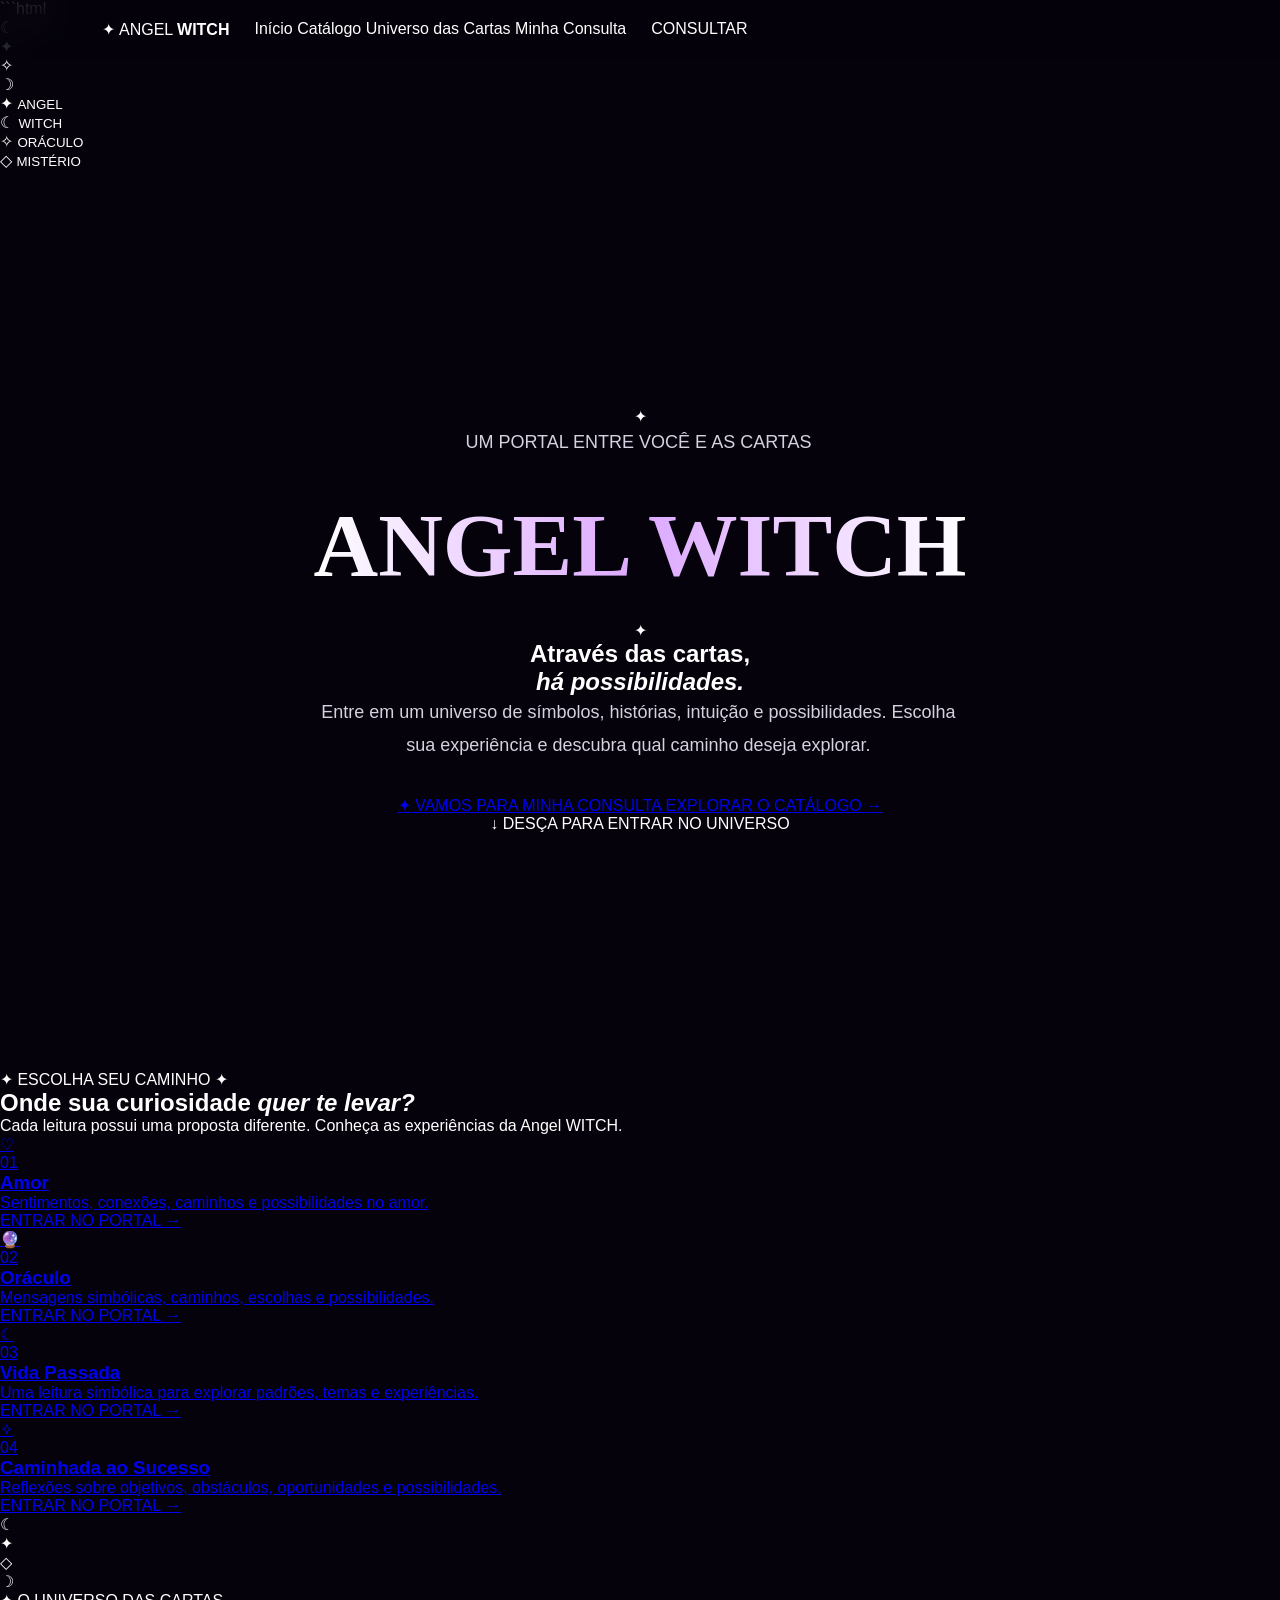
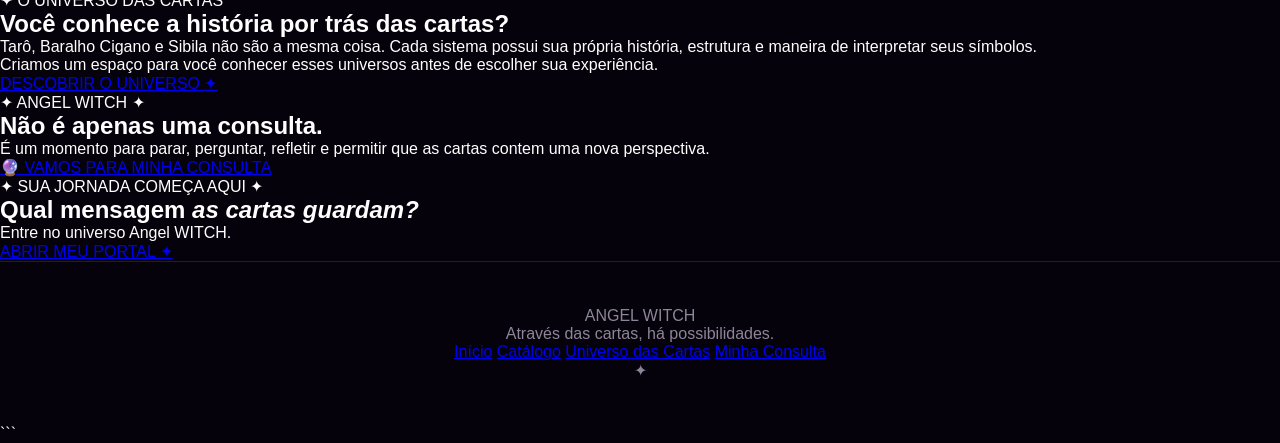
==== commit dd963454: "Update index.html" ====
--- a/index.html
+++ b/index.html
@@ -3,18 +3,17 @@
 <html lang="pt-BR">
 <head>
     <meta charset="UTF-8">
-
     <meta name="viewport" content="width=device-width, initial-scale=1.0">
 
     <meta name="google-site-verification"
           content="sBb-V7R0NaAjuyn2236MjFo7cRqB32IejXcC_DadOzo">
 
-    <title>Angel WITCH | Tarô, Oráculos e Consultas</title>
-
     <meta name="description"
-          content="Angel WITCH — através das cartas, há possibilidades. Conheça nossas consultas, o universo do Tarô e os diferentes oráculos.">
-
-    <meta name="theme-color" content="#090014">
+          content="Angel WITCH — através das cartas, há possibilidades. Conheça nossas tiragens, oráculos e o universo das cartas.">
+
+    <meta name="theme-color" content="#07000f">
+
+    <title>Angel WITCH | Através das cartas, há possibilidades</title>
 
     <link rel="stylesheet" href="style.css">
 </head>
@@ -22,100 +21,111 @@
 <body>
 
 <!-- =====================================================
-     UNIVERSO MÍSTICO
-===================================================== -->
-
-<div class="universe">
-
-    <div class="nebula nebula-one"></div>
-    <div class="nebula nebula-two"></div>
-    <div class="nebula nebula-three"></div>
-
-    <!-- ESTRELAS -->
-    <div class="stars">
-
-        <span class="star s1"></span>
-        <span class="star s2"></span>
-        <span class="star s3"></span>
-        <span class="star s4"></span>
-        <span class="star s5"></span>
-        <span class="star s6"></span>
-        <span class="star s7"></span>
-        <span class="star s8"></span>
-        <span class="star s9"></span>
-        <span class="star s10"></span>
-
-        <span class="star big s11"></span>
-        <span class="star big s12"></span>
-        <span class="star big s13"></span>
-        <span class="star big s14"></span>
-
-    </div>
-
-    <!-- ENERGIAS -->
-    <span class="energy e1"></span>
-    <span class="energy e2"></span>
-    <span class="energy e3"></span>
-    <span class="energy e4"></span>
-    <span class="energy e5"></span>
-    <span class="energy e6"></span>
-
-    <!-- SÍMBOLOS MÍSTICOS -->
-    <div class="mystic-symbol symbol-one">☾</div>
-    <div class="mystic-symbol symbol-two">✦</div>
-    <div class="mystic-symbol symbol-three">☽</div>
-
-    <!-- LUA -->
-    <div class="moon"></div>
+     CAMADA MÁGICA DO UNIVERSO
+===================================================== -->
+
+<div id="magic-background">
+
+    <div class="nebula nebula-1"></div>
+    <div class="nebula nebula-2"></div>
+    <div class="nebula nebula-3"></div>
+
+    <div class="moon">
+        <div class="moon-crater crater-1"></div>
+        <div class="moon-crater crater-2"></div>
+        <div class="moon-crater crater-3"></div>
+    </div>
+
+    <div class="moon-glow"></div>
+
+    <div class="stars"></div>
+    <div class="energy-particles"></div>
+
+    <div class="orbit orbit-1"></div>
+    <div class="orbit orbit-2"></div>
+
+    <div class="magic-symbol symbol-1">☾</div>
+    <div class="magic-symbol symbol-2">✦</div>
+    <div class="magic-symbol symbol-3">✧</div>
+    <div class="magic-symbol symbol-4">☽</div>
 
 </div>
 
 
 <!-- =====================================================
+     CARTAS FLUTUANTES
+===================================================== -->
+
+<div class="floating-cards">
+
+    <div class="tarot-card tarot-card-1">
+        <div class="card-inner">
+            <span>✦</span>
+            <small>ANGEL</small>
+        </div>
+    </div>
+
+    <div class="tarot-card tarot-card-2">
+        <div class="card-inner">
+            <span>☾</span>
+            <small>WITCH</small>
+        </div>
+    </div>
+
+    <div class="tarot-card tarot-card-3">
+        <div class="card-inner">
+            <span>✧</span>
+            <small>ORÁCULO</small>
+        </div>
+    </div>
+
+    <div class="tarot-card tarot-card-4">
+        <div class="card-inner">
+            <span>◇</span>
+            <small>MISTÉRIO</small>
+        </div>
+    </div>
+
+</div>
+
+
+<!-- =====================================================
      MENU
 ===================================================== -->
 
-<header>
-
-    <nav class="navbar">
-
-        <a href="index.html" class="logo">
-            ANGEL <span>WITCH</span>
-        </a>
-
-        <ul class="menu">
-
-            <li>
-                <a href="index.html">
-                    ✦ Início
-                </a>
-            </li>
-
-            <li>
-                <a href="catalogo.html">
-                    🔮 Catálogo
-                </a>
-            </li>
-
-            <li>
-                <a href="universo.html">
-                    🌙 Universo das Cartas
-                </a>
-            </li>
-
-            <li>
-                <a href="agendamento.html">
-                    💜 Minha Consulta
-                </a>
-            </li>
-
-            <li>
-                <a href="clientes.html">
-                    ✦ Área de Clientes
-                </a>
-            </li>
-
-        </ul>
+<header class="site-header">
+
+    <nav class="navigation">
+
+        <a href="index.html" class="brand">
+            <span class="brand-small">✦</span>
+            ANGEL
+            <strong>WITCH</strong>
+        </a>
+
+        <div class="nav-links">
+
+            <a href="index.html" class="active">
+                Início
+            </a>
+
+            <a href="catalogo.html">
+                Catálogo
+            </a>
+
+            <a href="universo.html">
+                Universo das Cartas
+            </a>
+
+            <a href="agendamento.html">
+                Minha Consulta
+            </a>
+
+        </div>
+
+        <a href="agendamento.html" class="nav-button">
+            CONSULTAR
+        </a>
 
     </nav>
 
@@ -130,197 +140,210 @@
 
 <section class="hero">
 
-    <!-- CARTAS FLUTUANTES -->
-
-    <div class="floating-card card-one">
-        ✦
-    </div>
-
-    <div class="floating-card card-two">
-        ☾
-    </div>
-
-    <div class="floating-card card-three">
-        ✧
-    </div>
-
-    <div class="floating-card card-four">
-        ♢
-    </div>
-
-
     <div class="hero-content">
 
-        <div class="eyebrow">
-            ✦ UM PORTAL ENTRE VOCÊ E AS CARTAS ✦
-        </div>
+        <div class="hero-symbol">
+            ✦
+        </div>
+
+        <p class="hero-label">
+            UM PORTAL ENTRE VOCÊ E AS CARTAS
+        </p>
 
         <h1>
-            ANGEL<br>
+            ANGEL
             <span>WITCH</span>
         </h1>
 
+        <div class="title-line">
+            <span></span>
+            ✦
+            <span></span>
+        </div>
+
         <h2>
-            Através das cartas, há possibilidades.
+            Através das cartas,<br>
+            <em>há possibilidades.</em>
         </h2>
 
+        <p class="hero-description">
+            Entre em um universo de símbolos, histórias,
+            intuição e possibilidades. Escolha sua experiência
+            e descubra qual caminho deseja explorar.
+        </p>
+
+        <div class="hero-actions">
+
+            <a href="agendamento.html" class="magic-button primary">
+                <span>✦</span>
+                VAMOS PARA MINHA CONSULTA
+            </a>
+
+            <a href="catalogo.html" class="magic-button secondary">
+                EXPLORAR O CATÁLOGO
+                <span>→</span>
+            </a>
+
+        </div>
+
+        <div class="scroll-hint">
+            <span>↓</span>
+            DESÇA PARA ENTRAR NO UNIVERSO
+        </div>
+
+    </div>
+
+</section>
+
+
+<!-- =====================================================
+     PORTAL DE CONSULTAS
+===================================================== -->
+
+<section class="portal-section">
+
+    <div class="section-heading">
+
+        <span>✦ ESCOLHA SEU CAMINHO ✦</span>
+
+        <h2>
+            Onde sua curiosidade
+            <em>quer te levar?</em>
+        </h2>
+
         <p>
-            Entre em um universo de símbolos, mistérios,
-            intuição e possibilidades. Escolha sua experiência,
-            conheça os diferentes sistemas de cartas e descubra
-            qual consulta combina com você.
+            Cada leitura possui uma proposta diferente.
+            Conheça as experiências da Angel WITCH.
         </p>
 
-        <div class="hero-buttons">
-
-            <a href="agendamento.html"
-               class="btn btn-primary">
-                ✦ VAMOS PARA MINHA CONSULTA
-            </a>
-
-            <a href="catalogo.html"
-               class="btn btn-secondary">
-                🔮 VER CATÁLOGO
-            </a>
-
-        </div>
-
-    </div>
-
-</section>
-
-
-<!-- =====================================================
-     CONSULTAS
-===================================================== -->
-
-<section class="section" id="consultas">
-
-    <div class="section-title">
-
-        <small>
-            ✦ ESCOLHA SUA EXPERIÊNCIA ✦
-        </small>
-
-        <h2>
-            Consultas Angel WITCH
-        </h2>
-
-        <p>
-            Cada tiragem possui uma proposta diferente.
-            Escolha aquela que mais combina com aquilo
-            que você deseja explorar através das cartas.
-        </p>
-
-    </div>
-
-
-    <div class="services">
+    </div>
+
+
+    <div class="portal-grid">
 
 
         <!-- AMOR -->
 
-        <article class="service love">
-
-            <div class="service-icon">
-                💜
+        <a href="catalogo.html#amor"
+           class="portal-card portal-love">
+
+            <div class="portal-glow"></div>
+
+            <div class="portal-icon">
+                ♡
             </div>
 
-            <div class="premium">
-                ✦ EXPERIÊNCIA ESPECIAL ✦
-            </div>
+            <span class="portal-number">
+                01
+            </span>
 
             <h3>
-                Tiragens do Amor
+                Amor
             </h3>
 
             <p>
-                Uma experiência dedicada ao universo amoroso,
-                sentimentos, conexões, possibilidades e
-                caminhos afetivos.
+                Sentimentos, conexões, caminhos
+                e possibilidades no amor.
             </p>
 
-            <a href="catalogo.html">
-                CONHECER TIRAGENS →
-            </a>
-
-        </article>
+            <span class="portal-link">
+                ENTRAR NO PORTAL →
+            </span>
+
+        </a>
 
 
         <!-- ORÁCULO -->
 
-        <article class="service oracle">
-
-            <div class="service-icon">
+        <a href="catalogo.html#oraculo"
+           class="portal-card portal-oracle">
+
+            <div class="portal-glow"></div>
+
+            <div class="portal-icon">
                 🔮
             </div>
 
+            <span class="portal-number">
+                02
+            </span>
+
             <h3>
-                Oráculo Místico
+                Oráculo
             </h3>
 
             <p>
-                Uma leitura intuitiva para explorar caminhos,
-                mensagens simbólicas, escolhas e possibilidades
-                que cercam seu momento atual.
+                Mensagens simbólicas, caminhos,
+                escolhas e possibilidades.
             </p>
 
-            <a href="catalogo.html">
-                CONHECER →
-            </a>
-
-        </article>
+            <span class="portal-link">
+                ENTRAR NO PORTAL →
+            </span>
+
+        </a>
 
 
         <!-- VIDA PASSADA -->
 
-        <article class="service past">
-
-            <div class="service-icon">
-                🌙
+        <a href="catalogo.html#vida-passada"
+           class="portal-card portal-past">
+
+            <div class="portal-glow"></div>
+
+            <div class="portal-icon">
+                ☾
             </div>
+
+            <span class="portal-number">
+                03
+            </span>
 
             <h3>
                 Vida Passada
             </h3>
 
             <p>
-                Uma leitura simbólica voltada para padrões,
-                experiências e temas que podem ser explorados
-                através da linguagem das cartas.
+                Uma leitura simbólica para explorar
+                padrões, temas e experiências.
             </p>
 
-            <a href="catalogo.html">
-                CONHECER →
-            </a>
-
-        </article>
+            <span class="portal-link">
+                ENTRAR NO PORTAL →
+            </span>
+
+        </a>
 
 
         <!-- SUCESSO -->
 
-        <article class="service success">
-
-            <div class="service-icon">
-                ✨
+        <a href="catalogo.html#sucesso"
+           class="portal-card portal-success">
+
+            <div class="portal-glow"></div>
+
+            <div class="portal-icon">
+                ✧
             </div>
+
+            <span class="portal-number">
+                04
+            </span>
 
             <h3>
                 Caminhada ao Sucesso
             </h3>
 
             <p>
-                Uma tiragem voltada para reflexão sobre
-                caminhos, obstáculos, oportunidades e
-                possibilidades relacionadas aos seus objetivos.
+                Reflexões sobre objetivos, obstáculos,
+                oportunidades e possibilidades.
             </p>
 
-            <a href="catalogo.html">
-                CONHECER →
-            </a>
-
-        </article>
-
+            <span class="portal-link">
+                ENTRAR NO PORTAL →
+            </span>
+
+        </a>
 
     </div>
 
@@ -331,47 +354,64 @@
      UNIVERSO DAS CARTAS
 ===================================================== -->
 
-<section class="universe-preview">
-
-    <div class="universe-content">
-
-        <div class="magic-orb">
-
-            <div class="orb-ring ring-one"></div>
-            <div class="orb-ring ring-two"></div>
-            <div class="orb-symbol">
+<section class="cards-universe">
+
+    <div class="universe-visual">
+
+        <div class="cosmic-circle">
+
+            <div class="circle-ring ring-a"></div>
+            <div class="circle-ring ring-b"></div>
+            <div class="circle-ring ring-c"></div>
+
+            <div class="circle-center">
                 ☾
             </div>
 
         </div>
 
-
-        <div class="universe-text">
-
-            <small>
-                ✦ ENTRE NO UNIVERSO DAS CARTAS ✦
-            </small>
-
-            <h2>
-                Muito além de um baralho.
-            </h2>
-
-            <p>
-                Tarô, Lenormand e Sibila possuem histórias,
-                estruturas e linguagens diferentes.
-            </p>
-
-            <p>
-                Conheça a origem desses sistemas e descubra
-                qual universo desperta sua curiosidade.
-            </p>
-
-            <a href="universo.html"
-               class="btn btn-primary">
-                🌙 EXPLORAR O UNIVERSO
-            </a>
-
-        </div>
+        <div class="orbit-symbol orbit-symbol-1">
+            ✦
+        </div>
+
+        <div class="orbit-symbol orbit-symbol-2">
+            ◇
+        </div>
+
+        <div class="orbit-symbol orbit-symbol-3">
+            ☽
+        </div>
+
+    </div>
+
+
+    <div class="universe-copy">
+
+        <span class="eyebrow">
+            ✦ O UNIVERSO DAS CARTAS
+        </span>
+
+        <h2>
+            Você conhece a história
+            por trás das cartas?
+        </h2>
+
+        <p>
+            Tarô, Baralho Cigano e Sibila não são a mesma coisa.
+            Cada sistema possui sua própria história,
+            estrutura e maneira de interpretar seus símbolos.
+        </p>
+
+        <p>
+            Criamos um espaço para você conhecer esses universos
+            antes de escolher sua experiência.
+        </p>
+
+        <a href="universo.html"
+           class="text-button">
+            DESCOBRIR O UNIVERSO
+            <span>✦</span>
+        </a>
 
     </div>
 
@@ -382,66 +422,30 @@
      EXPERIÊNCIA ANGEL WITCH
 ===================================================== -->
 
-<section class="section experience-section">
-
-    <div class="experience">
-
-        <div class="experience-text">
-
-            <small>
-                ✦ A EXPERIÊNCIA ANGEL WITCH ✦
-            </small>
-
-            <h2>
-                Entre, escolha sua leitura e descubra
-                seu caminho.
-            </h2>
-
-            <p>
-                A Angel WITCH foi criada para transformar
-                sua consulta em uma experiência especial,
-                desde o primeiro contato até a leitura.
-            </p>
-
-            <ul>
-
-                <li>
-                    ✦ Catálogo de consultas
-                </li>
-
-                <li>
-                    ✦ Diferentes sistemas de cartas
-                </li>
-
-                <li>
-                    ✦ Universo místico e interativo
-                </li>
-
-                <li>
-                    ✦ Consulta personalizada
-                </li>
-
-            </ul>
-
-        </div>
-
-        <div class="experience-symbol">
-
-            <div class="ritual-circle">
-
-                <span>☾</span>
-
-                <span>✦</span>
-
-                <span>☽</span>
-
-                <strong>
-                    AW
-                </strong>
-
-            </div>
-
-        </div>
+<section class="experience-section">
+
+    <div class="experience-content">
+
+        <span class="eyebrow">
+            ✦ ANGEL WITCH ✦
+        </span>
+
+        <h2>
+            Não é apenas uma consulta.
+        </h2>
+
+        <p>
+            É um momento para parar, perguntar,
+            refletir e permitir que as cartas
+            contem uma nova perspectiva.
+        </p>
+
+        <div class="experience-line"></div>
+
+        <a href="agendamento.html"
+           class="magic-button primary">
+            🔮 VAMOS PARA MINHA CONSULTA
+        </a>
 
     </div>
 
@@ -449,32 +453,30 @@
 
 
 <!-- =====================================================
-     CTA
-===================================================== -->
-
-<section class="cta">
-
-    <div class="cta-symbol">
-        ✦
-    </div>
-
-    <small>
-        SUA JORNADA COMEÇA AQUI
-    </small>
+     CTA FINAL
+===================================================== -->
+
+<section class="final-portal">
+
+    <div class="final-stars"></div>
+
+    <span>
+        ✦ SUA JORNADA COMEÇA AQUI ✦
+    </span>
 
     <h2>
-        Qual mensagem as cartas
-        guardam para você?
+        Qual mensagem
+        <em>as cartas guardam?</em>
     </h2>
 
     <p>
-        Escolha sua consulta e venha conhecer
-        o universo Angel WITCH.
+        Entre no universo Angel WITCH.
     </p>
 
     <a href="agendamento.html"
-       class="btn btn-primary">
-        🔮 VAMOS PARA MINHA CONSULTA
+       class="final-button">
+        ABRIR MEU PORTAL
+        <span>✦</span>
     </a>
 
 </section>
@@ -483,12 +485,12 @@
 
 
 <!-- =====================================================
-     FOOTER
-===================================================== -->
-
-<footer>
-
-    <div class="footer-logo">
+     RODAPÉ
+===================================================== -->
+
+<footer class="site-footer">
+
+    <div class="footer-brand">
         ANGEL <span>WITCH</span>
     </div>
 
@@ -496,35 +498,27 @@
         Através das cartas, há possibilidades.
     </p>
 
-    <div class="footer-links">
-
-        <a href="index.html">
-            Início
-        </a>
-
-        <a href="catalogo.html">
-            Catálogo
-        </a>
-
-        <a href="universo.html">
-            Universo
-        </a>
-
-        <a href="agendamento.html">
-            Minha Consulta
-        </a>
-
-    </div>
-
-    <p class="copyright">
-        ✦ Angel WITCH ✦
-    </p>
+    <div class="footer-navigation">
+
+        <a href="index.html">Início</a>
+
+        <a href="catalogo.html">Catálogo</a>
+
+        <a href="universo.html">Universo das Cartas</a>
+
+        <a href="agendamento.html">Minha Consulta</a>
+
+    </div>
+
+    <div class="footer-symbol">
+        ✦
+    </div>
 
 </footer>
 
 
 <!-- =====================================================
-     JAVASCRIPT
+     SCRIPT
 ===================================================== -->
 
 <script src="script.js"></script>
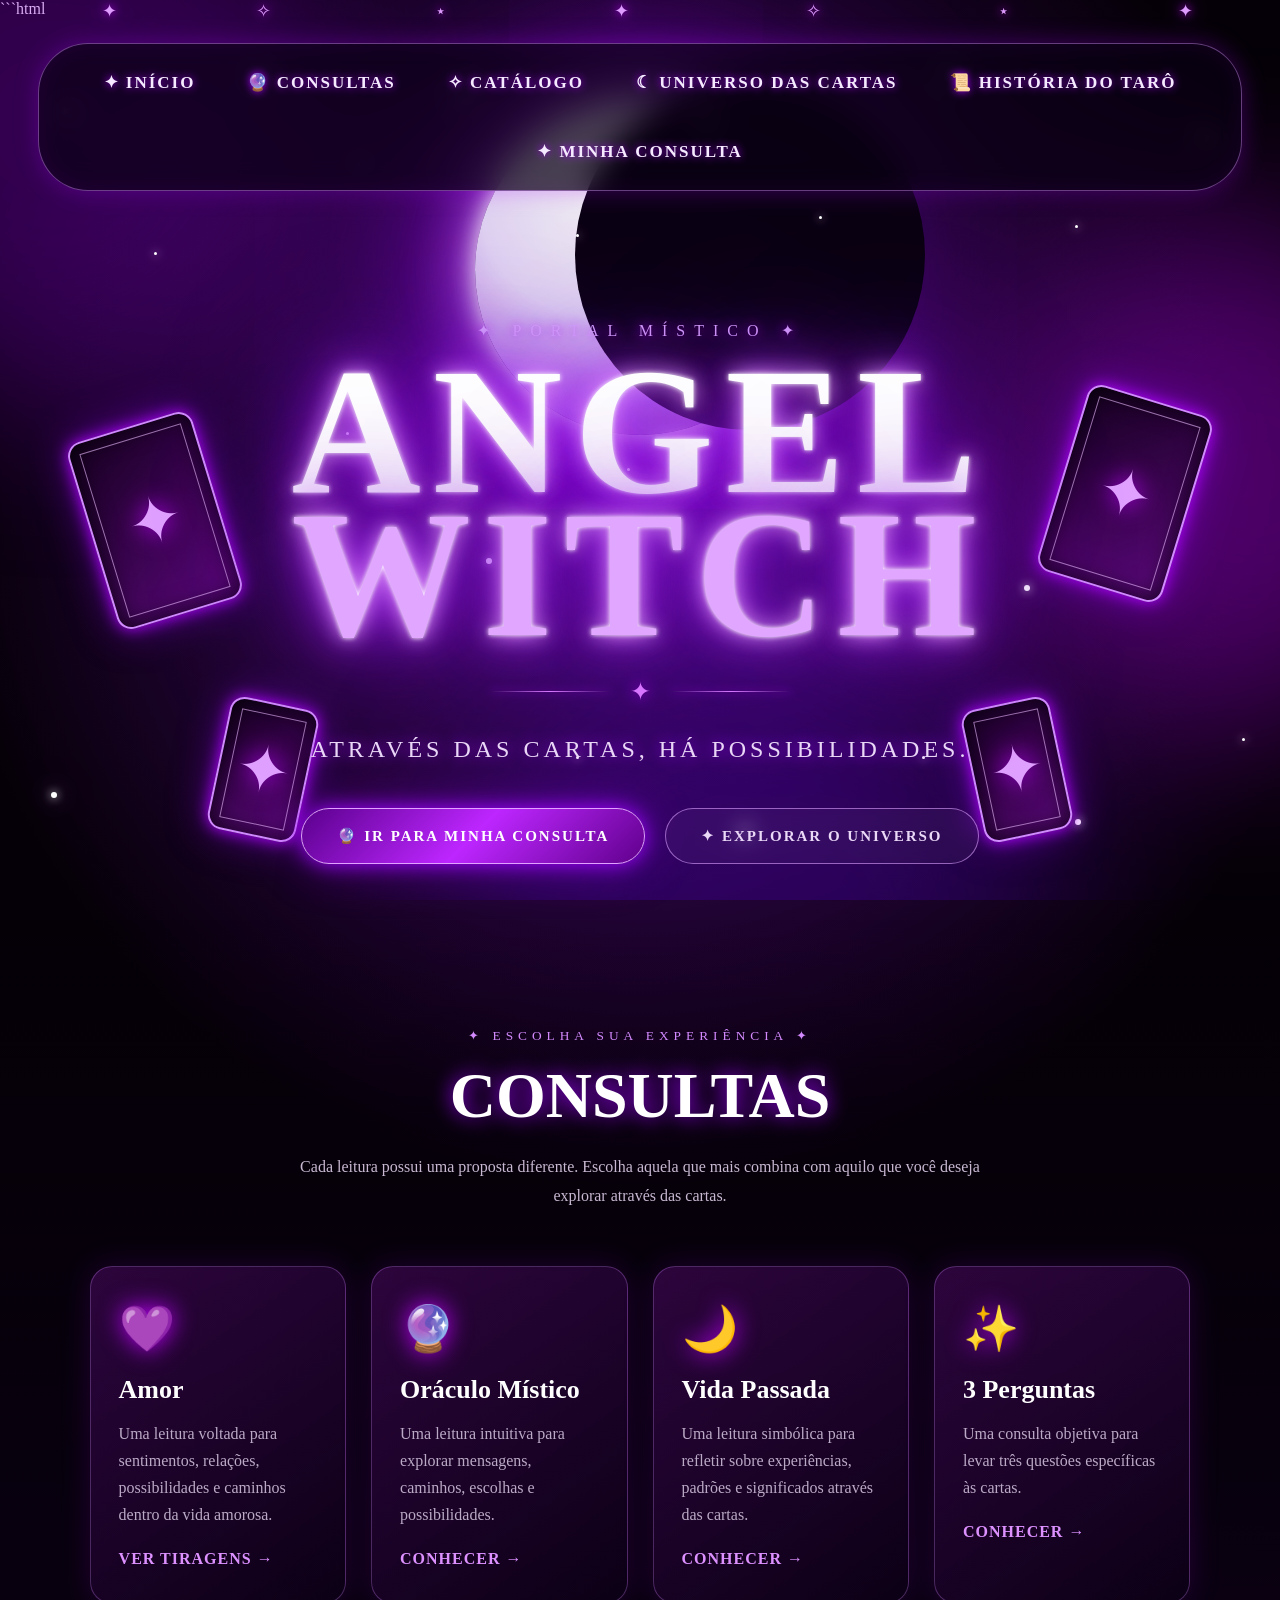
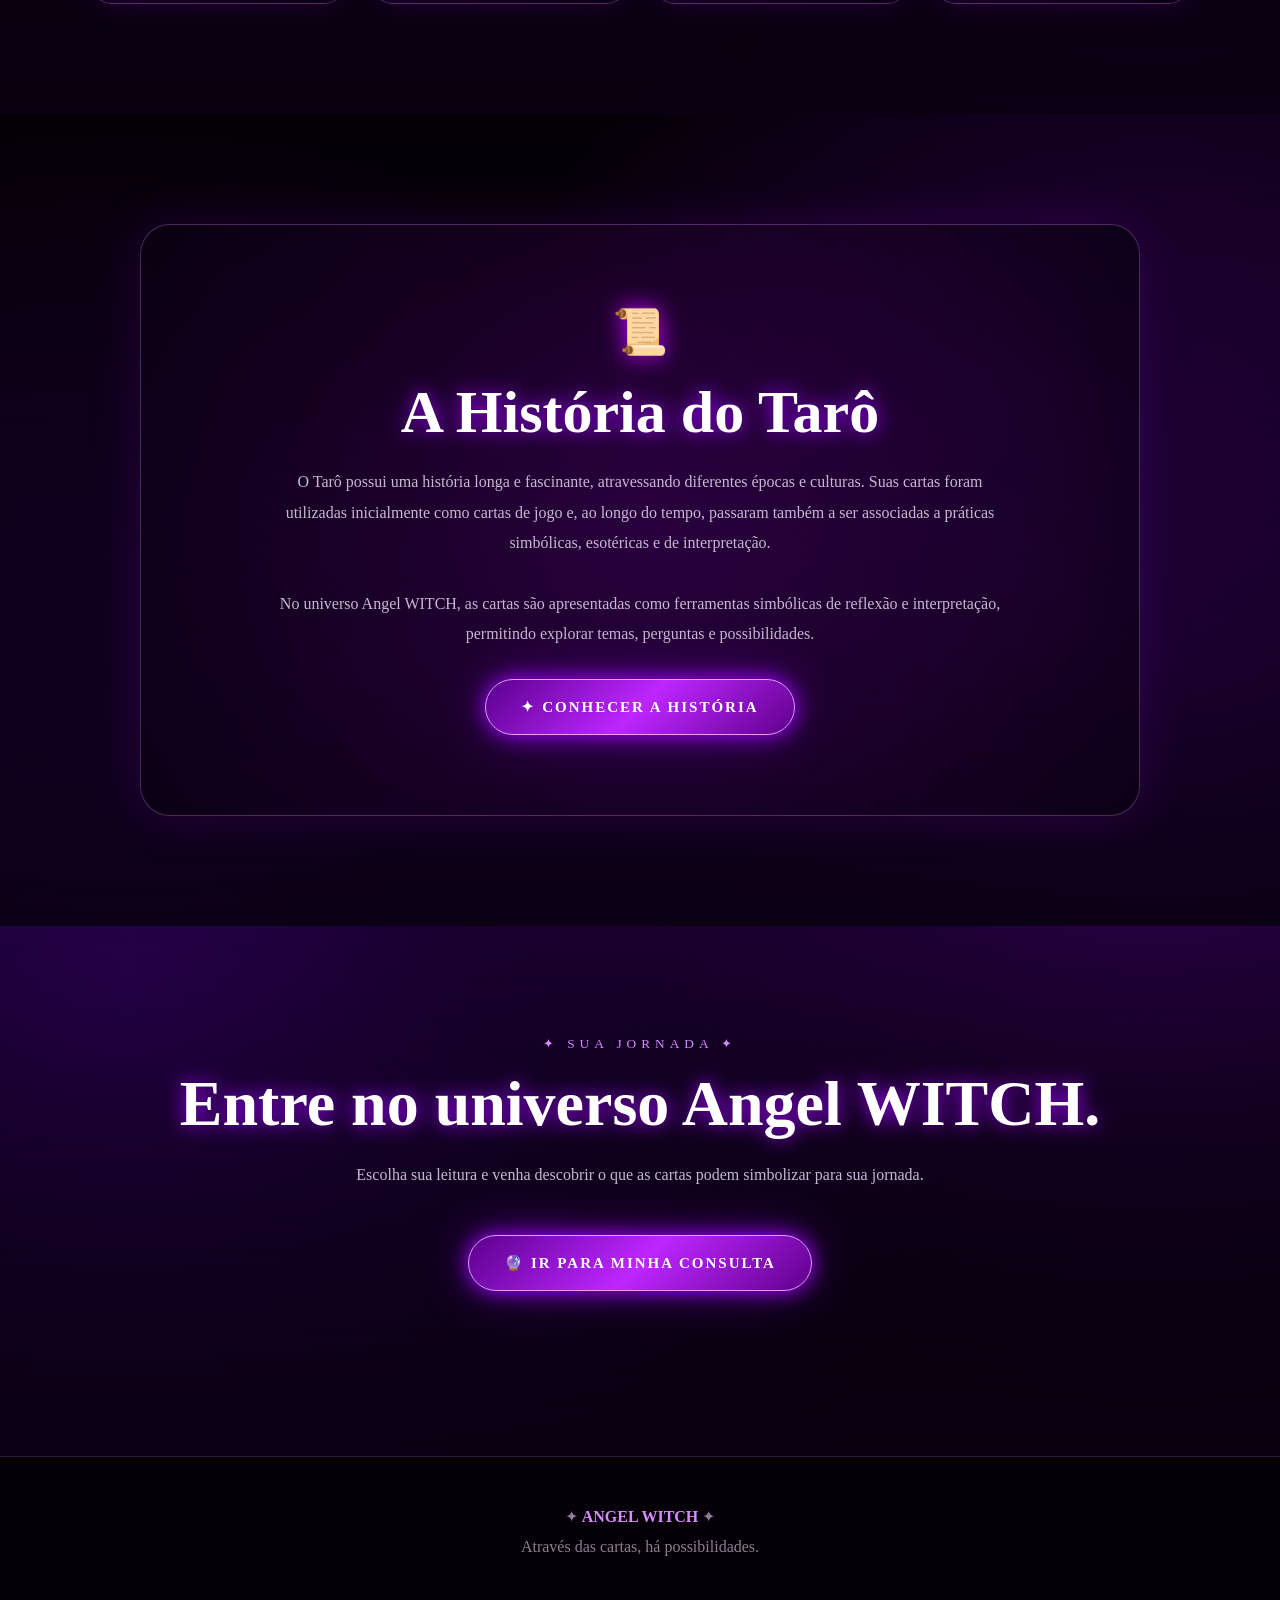
==== commit 5cd45882: "Update index.html" ====
--- a/index.html
+++ b/index.html
@@ -1,527 +1,1458 @@
 ```html
 <!DOCTYPE html>
 <html lang="pt-BR">
+
 <head>
     <meta charset="UTF-8">
-    <meta name="viewport" content="width=device-width, initial-scale=1.0">
 
     <meta name="google-site-verification"
           content="sBb-V7R0NaAjuyn2236MjFo7cRqB32IejXcC_DadOzo">
 
+    <meta name="viewport" content="width=device-width, initial-scale=1.0">
+
+    <title>ANGEL WITCH | Tarô, Oráculos e Consultas</title>
+
     <meta name="description"
-          content="Angel WITCH — através das cartas, há possibilidades. Conheça nossas tiragens, oráculos e o universo das cartas.">
-
-    <meta name="theme-color" content="#07000f">
-
-    <title>Angel WITCH | Através das cartas, há possibilidades</title>
-
-    <link rel="stylesheet" href="style.css">
+          content="Angel WITCH — Tarô, Oráculos e consultas. Através das cartas, há possibilidades.">
+
+    <meta name="theme-color" content="#08000f">
+
+    <style>
+
+        /* =====================================================
+           RESET
+        ===================================================== */
+
+        * {
+            margin: 0;
+            padding: 0;
+            box-sizing: border-box;
+        }
+
+        html {
+            scroll-behavior: smooth;
+        }
+
+        body {
+            min-height: 100vh;
+            overflow-x: hidden;
+            background:
+                radial-gradient(circle at 50% 15%, #4c0878 0%, transparent 25%),
+                radial-gradient(circle at 10% 80%, #26004a 0%, transparent 30%),
+                radial-gradient(circle at 90% 70%, #35005b 0%, transparent 30%),
+                #050007;
+            color: white;
+            font-family: Georgia, "Times New Roman", serif;
+        }
+
+
+        /* =====================================================
+           UNIVERSO
+        ===================================================== */
+
+        .universe {
+            position: fixed;
+            inset: 0;
+            overflow: hidden;
+            pointer-events: none;
+            z-index: 0;
+        }
+
+
+        /* NEBULOSAS */
+
+        .nebula {
+            position: absolute;
+            border-radius: 50%;
+            filter: blur(90px);
+            opacity: .35;
+            animation: nebulaMove 15s ease-in-out infinite alternate;
+        }
+
+        .nebula1 {
+            width: 550px;
+            height: 550px;
+            background: #8700d4;
+            left: -220px;
+            top: -150px;
+        }
+
+        .nebula2 {
+            width: 500px;
+            height: 500px;
+            background: #c000ff;
+            right: -220px;
+            top: 25%;
+            animation-delay: 4s;
+        }
+
+        .nebula3 {
+            width: 600px;
+            height: 600px;
+            background: #4300a8;
+            left: 35%;
+            bottom: -350px;
+            animation-delay: 8s;
+        }
+
+        @keyframes nebulaMove {
+
+            from {
+                transform: translate(0, 0) scale(1);
+            }
+
+            to {
+                transform: translate(60px, -40px) scale(1.2);
+            }
+
+        }
+
+
+        /* =====================================================
+           ESTRELAS
+        ===================================================== */
+
+        .stars {
+            position: absolute;
+            inset: 0;
+        }
+
+        .star {
+            position: absolute;
+            width: 3px;
+            height: 3px;
+            background: white;
+            border-radius: 50%;
+
+            box-shadow:
+                0 0 8px white,
+                0 0 18px #c66cff;
+
+            animation: starGlow 2s ease-in-out infinite;
+        }
+
+        .star.big {
+            width: 6px;
+            height: 6px;
+
+            box-shadow:
+                0 0 10px white,
+                0 0 25px #d875ff,
+                0 0 45px #8d00ff;
+        }
+
+        @keyframes starGlow {
+
+            0%,100% {
+                opacity: .25;
+                transform: scale(.6);
+            }
+
+            50% {
+                opacity: 1;
+                transform: scale(1.6);
+            }
+
+        }
+
+
+        /* =====================================================
+           PARTÍCULAS
+        ===================================================== */
+
+        .particle {
+            position: absolute;
+            color: #df9cff;
+            font-size: 18px;
+
+            text-shadow:
+                0 0 10px #c400ff,
+                0 0 25px #9a00ff;
+
+            animation: particleFloat linear infinite;
+        }
+
+        @keyframes particleFloat {
+
+            from {
+                transform:
+                    translateY(110vh)
+                    rotate(0deg);
+                opacity: 0;
+            }
+
+            20% {
+                opacity: 1;
+            }
+
+            80% {
+                opacity: 1;
+            }
+
+            to {
+                transform:
+                    translateY(-15vh)
+                    rotate(360deg);
+                opacity: 0;
+            }
+
+        }
+
+
+        /* =====================================================
+           LUA GIGANTE
+        ===================================================== */
+
+        .moon {
+
+            position: absolute;
+
+            width: 330px;
+            height: 330px;
+
+            top: 105px;
+            left: 50%;
+
+            transform: translateX(-50%);
+
+            border-radius: 50%;
+
+            background:
+                radial-gradient(
+                    circle at 35% 30%,
+                    #ffffff 0%,
+                    #eee2ff 35%,
+                    #c486ef 65%,
+                    #6d2398 100%
+                );
+
+            box-shadow:
+                0 0 25px white,
+                0 0 70px #d47aff,
+                0 0 150px #9b00ff,
+                0 0 260px rgba(164,0,255,.7);
+
+            animation: moonPulse 5s ease-in-out infinite;
+
+            opacity: .92;
+        }
+
+        .moon::after {
+
+            content: "";
+
+            position: absolute;
+
+            width: 350px;
+            height: 350px;
+
+            background: #08000f;
+
+            border-radius: 50%;
+
+            left: 100px;
+            top: -25px;
+
+        }
+
+        @keyframes moonPulse {
+
+            0%,100% {
+                filter: brightness(1);
+            }
+
+            50% {
+                filter: brightness(1.25);
+            }
+
+        }
+
+
+        /* =====================================================
+           CABEÇALHO
+        ===================================================== */
+
+        header {
+
+            position: relative;
+
+            min-height: 100vh;
+
+            z-index: 5;
+
+            display: flex;
+
+            flex-direction: column;
+
+            align-items: center;
+
+            padding-top: 25px;
+
+        }
+
+
+        /* =====================================================
+           MENU GRANDE
+        ===================================================== */
+
+        nav {
+
+            position: relative;
+
+            z-index: 20;
+
+            width: 94%;
+
+            max-width: 1450px;
+
+            display: flex;
+
+            justify-content: center;
+
+            align-items: center;
+
+            gap: 28px;
+
+            flex-wrap: wrap;
+
+            padding: 18px 25px;
+
+            border-radius: 50px;
+
+            background:
+                rgba(10,0,20,.72);
+
+            border:
+                1px solid rgba(214,139,255,.45);
+
+            box-shadow:
+                0 0 25px rgba(170,0,255,.3),
+                inset 0 0 25px rgba(180,0,255,.08);
+
+            backdrop-filter: blur(15px);
+
+        }
+
+        nav a {
+
+            color: #f5eaff;
+
+            text-decoration: none;
+
+            font-family:
+                Georgia,
+                "Times New Roman",
+                serif;
+
+            font-size: 17px;
+
+            font-weight: bold;
+
+            letter-spacing: 2px;
+
+            padding: 10px 12px;
+
+            text-shadow:
+                0 0 8px #a900ff;
+
+            transition: .35s;
+
+        }
+
+        nav a:hover {
+
+            color: white;
+
+            transform:
+                translateY(-3px)
+                scale(1.08);
+
+            text-shadow:
+                0 0 10px white,
+                0 0 25px #cf5dff,
+                0 0 50px #9700ff;
+
+        }
+
+
+        /* =====================================================
+           LOGO PRINCIPAL
+        ===================================================== */
+
+        .brand {
+
+            position: relative;
+
+            z-index: 10;
+
+            margin-top: 130px;
+
+            text-align: center;
+
+        }
+
+        .brand-small {
+
+            font-size: 16px;
+
+            letter-spacing: 9px;
+
+            color: #ddb0ff;
+
+            margin-bottom: 20px;
+
+            text-shadow:
+                0 0 12px #b300ff,
+                0 0 30px #8700ff;
+
+        }
+
+        .brand h1 {
+
+            font-size:
+                clamp(80px, 14vw, 190px);
+
+            line-height: .8;
+
+            letter-spacing: 12px;
+
+            color: white;
+
+            text-shadow:
+
+                0 0 5px white,
+                0 0 20px #e49cff,
+                0 0 45px #bd3dff,
+                0 0 90px #8c00ff,
+                0 0 150px #6500a8;
+
+            animation:
+                logoGlow 4s ease-in-out infinite;
+
+        }
+
+        .brand h1 span {
+
+            display: block;
+
+            color: #e1a6ff;
+
+        }
+
+        @keyframes logoGlow {
+
+            0%,100% {
+                filter: brightness(1);
+            }
+
+            50% {
+                filter: brightness(1.35);
+            }
+
+        }
+
+
+        .line {
+
+            display: flex;
+
+            justify-content: center;
+
+            align-items: center;
+
+            gap: 20px;
+
+            margin: 30px auto;
+
+            color: #d875ff;
+
+            font-size: 25px;
+
+            text-shadow:
+                0 0 15px #b000ff;
+
+        }
+
+        .line i {
+
+            width: 120px;
+
+            height: 1px;
+
+            background:
+                linear-gradient(
+                    90deg,
+                    transparent,
+                    #d879ff,
+                    transparent
+                );
+
+            box-shadow:
+                0 0 10px #b000ff;
+
+        }
+
+        .subtitle {
+
+            font-size:
+                clamp(17px, 2vw, 24px);
+
+            letter-spacing: 4px;
+
+            color: #ead7f7;
+
+            text-shadow:
+                0 0 15px #a000ff;
+
+        }
+
+
+        /* =====================================================
+           CARTAS FLUTUANTES
+        ===================================================== */
+
+        .card {
+
+            position: absolute;
+
+            width: 130px;
+            height: 195px;
+
+            border-radius: 15px;
+
+            background:
+                linear-gradient(
+                    145deg,
+                    #160020,
+                    #5b087b
+                );
+
+            border:
+                2px solid #d18aff;
+
+            box-shadow:
+
+                0 0 15px #b000ff,
+                0 0 40px rgba(151,0,255,.5),
+                inset 0 0 25px rgba(0,0,0,.8);
+
+            z-index: 2;
+
+        }
+
+        .card::before {
+
+            content: "✦";
+
+            position: absolute;
+
+            inset: 10px;
+
+            border:
+                1px solid rgba(236,189,255,.6);
+
+            display: flex;
+
+            justify-content: center;
+
+            align-items: center;
+
+            font-size: 65px;
+
+            color: #e0a0ff;
+
+            text-shadow:
+                0 0 25px #c000ff;
+
+        }
+
+        .card1 {
+
+            left: 7%;
+
+            top: 45%;
+
+            transform: rotate(-17deg);
+
+            animation:
+                cardFloat 6s ease-in-out infinite;
+
+        }
+
+        .card2 {
+
+            right: 7%;
+
+            top: 42%;
+
+            transform: rotate(17deg);
+
+            animation:
+                cardFloat 7s ease-in-out infinite reverse;
+
+        }
+
+        .card3 {
+
+            left: 17%;
+
+            bottom: 9%;
+
+            width: 90px;
+
+            height: 135px;
+
+            transform: rotate(12deg);
+
+            animation:
+                cardFloat 8s ease-in-out infinite;
+
+        }
+
+        .card4 {
+
+            right: 17%;
+
+            bottom: 9%;
+
+            width: 90px;
+
+            height: 135px;
+
+            transform: rotate(-12deg);
+
+            animation:
+                cardFloat 9s ease-in-out infinite reverse;
+
+        }
+
+        @keyframes cardFloat {
+
+            0%,100% {
+                translate: 0 0;
+            }
+
+            50% {
+                translate: 0 -30px;
+            }
+
+        }
+
+
+        /* =====================================================
+           BOTÕES
+        ===================================================== */
+
+        .actions {
+
+            position: relative;
+
+            z-index: 20;
+
+            display: flex;
+
+            justify-content: center;
+
+            gap: 20px;
+
+            flex-wrap: wrap;
+
+            margin-top: 45px;
+
+        }
+
+        .btn {
+
+            display: inline-block;
+
+            padding: 18px 35px;
+
+            border-radius: 50px;
+
+            text-decoration: none;
+
+            font-size: 15px;
+
+            font-weight: bold;
+
+            letter-spacing: 2px;
+
+            transition: .35s;
+
+        }
+
+        .primary {
+
+            color: white;
+
+            background:
+                linear-gradient(
+                    135deg,
+                    #5a008d,
+                    #bd26ff,
+                    #60008c
+                );
+
+            border:
+                1px solid #e1a1ff;
+
+            box-shadow:
+                0 0 20px #9f00ff,
+                0 0 50px rgba(159,0,255,.4);
+
+        }
+
+        .secondary {
+
+            color: #ead8f7;
+
+            background:
+                rgba(255,255,255,.04);
+
+            border:
+                1px solid rgba(220,160,255,.6);
+
+            backdrop-filter:
+                blur(10px);
+
+        }
+
+        .btn:hover {
+
+            transform:
+                translateY(-5px)
+                scale(1.04);
+
+        }
+
+
+        /* =====================================================
+           CONTEÚDO
+        ===================================================== */
+
+        .section {
+
+            position: relative;
+
+            z-index: 10;
+
+            padding: 110px 7%;
+
+            background:
+                linear-gradient(
+                    to bottom,
+                    transparent,
+                    rgba(10,0,18,.9)
+                );
+
+        }
+
+        .section-title {
+
+            text-align: center;
+
+            margin-bottom: 55px;
+
+        }
+
+        .section-title small {
+
+            color: #d48aff;
+
+            letter-spacing: 5px;
+
+            text-transform:
+                uppercase;
+
+        }
+
+        .section-title h2 {
+
+            margin-top: 15px;
+
+            font-size:
+                clamp(35px, 5vw, 65px);
+
+            text-shadow:
+                0 0 20px #9e00ff;
+
+        }
+
+        .section-title p {
+
+            max-width: 700px;
+
+            margin:
+                20px auto;
+
+            color: #c8b8d2;
+
+            line-height: 1.8;
+
+        }
+
+
+        /* =====================================================
+           SERVIÇOS
+        ===================================================== */
+
+        .services {
+
+            max-width: 1200px;
+
+            margin: auto;
+
+            display: grid;
+
+            grid-template-columns:
+                repeat(
+                    auto-fit,
+                    minmax(240px,1fr)
+                );
+
+            gap: 25px;
+
+        }
+
+        .service {
+
+            padding: 35px 28px;
+
+            min-height: 280px;
+
+            border-radius: 22px;
+
+            background:
+                linear-gradient(
+                    145deg,
+                    rgba(71,8,95,.6),
+                    rgba(12,0,22,.9)
+                );
+
+            border:
+                1px solid
+                rgba(207,133,255,.3);
+
+            box-shadow:
+                0 0 30px
+                rgba(140,0,200,.2);
+
+            transition: .4s;
+
+        }
+
+        .service:hover {
+
+            transform:
+                translateY(-12px);
+
+            border-color:
+                #d58aff;
+
+            box-shadow:
+                0 0 40px
+                rgba(174,0,255,.45);
+
+        }
+
+        .icon {
+
+            font-size: 45px;
+
+            margin-bottom: 20px;
+
+            filter:
+                drop-shadow(
+                    0 0 12px #c000ff
+                );
+
+        }
+
+        .service h3 {
+
+            font-size: 26px;
+
+            margin-bottom: 15px;
+
+        }
+
+        .service p {
+
+            color: #bbaac6;
+
+            line-height: 1.7;
+
+        }
+
+        .service a {
+
+            display: inline-block;
+
+            margin-top: 22px;
+
+            color: #dc91ff;
+
+            text-decoration: none;
+
+            font-weight: bold;
+
+            letter-spacing: 1px;
+
+        }
+
+
+        /* =====================================================
+           HISTÓRIA DO TARÔ
+        ===================================================== */
+
+        .history {
+
+            max-width: 1000px;
+
+            margin: auto;
+
+            text-align: center;
+
+            padding: 80px 30px;
+
+            border-radius: 30px;
+
+            background:
+                radial-gradient(
+                    circle,
+                    rgba(117,0,160,.25),
+                    rgba(10,0,18,.7)
+                );
+
+            border:
+                1px solid
+                rgba(211,139,255,.3);
+
+            box-shadow:
+                0 0 50px
+                rgba(133,0,200,.2);
+
+        }
+
+        .history h2 {
+
+            font-size:
+                clamp(35px,5vw,60px);
+
+            margin-bottom: 20px;
+
+            text-shadow:
+                0 0 20px #9c00ff;
+
+        }
+
+        .history p {
+
+            max-width: 750px;
+
+            margin:
+                0 auto 30px;
+
+            color: #c8b8d2;
+
+            line-height: 1.9;
+
+        }
+
+
+        /* =====================================================
+           FOOTER
+        ===================================================== */
+
+        footer {
+
+            position: relative;
+
+            z-index: 20;
+
+            text-align: center;
+
+            padding: 50px 20px;
+
+            background: #050007;
+
+            border-top:
+                1px solid
+                rgba(210,130,255,.2);
+
+            color: #8d7d96;
+
+        }
+
+        footer strong {
+
+            color: #d68cff;
+
+        }
+
+
+        /* =====================================================
+           CELULAR
+        ===================================================== */
+
+        @media(max-width:800px) {
+
+            nav {
+
+                gap: 5px;
+
+                border-radius: 25px;
+
+            }
+
+            nav a {
+
+                font-size: 12px;
+
+                letter-spacing: 1px;
+
+                padding: 8px;
+
+            }
+
+            .moon {
+
+                width: 210px;
+                height: 210px;
+
+                top: 130px;
+
+            }
+
+            .moon::after {
+
+                width: 220px;
+                height: 220px;
+
+                left: 65px;
+
+            }
+
+            .brand {
+
+                margin-top: 150px;
+
+            }
+
+            .brand h1 {
+
+                letter-spacing: 5px;
+
+            }
+
+            .card {
+
+                opacity: .25;
+
+                transform:
+                    scale(.65);
+
+            }
+
+            .card1 {
+
+                left: -30px;
+
+            }
+
+            .card2 {
+
+                right: -30px;
+
+            }
+
+            .card3,
+            .card4 {
+
+                display: none;
+
+            }
+
+        }
+
+    </style>
 </head>
 
+
 <body>
 
-<!-- =====================================================
-     CAMADA MÁGICA DO UNIVERSO
-===================================================== -->
-
-<div id="magic-background">
-
-    <div class="nebula nebula-1"></div>
-    <div class="nebula nebula-2"></div>
-    <div class="nebula nebula-3"></div>
-
-    <div class="moon">
-        <div class="moon-crater crater-1"></div>
-        <div class="moon-crater crater-2"></div>
-        <div class="moon-crater crater-3"></div>
+
+<!-- =========================================================
+     UNIVERSO
+========================================================= -->
+
+<div class="universe">
+
+    <div class="nebula nebula1"></div>
+    <div class="nebula nebula2"></div>
+    <div class="nebula nebula3"></div>
+
+    <div class="moon"></div>
+
+    <div class="stars">
+
+        <span class="star big" style="left:5%;top:12%"></span>
+        <span class="star" style="left:12%;top:28%"></span>
+        <span class="star big" style="left:20%;top:8%"></span>
+        <span class="star" style="left:28%;top:18%"></span>
+        <span class="star big" style="left:36%;top:10%"></span>
+        <span class="star" style="left:45%;top:26%"></span>
+        <span class="star big" style="left:55%;top:13%"></span>
+        <span class="star" style="left:64%;top:24%"></span>
+        <span class="star big" style="left:74%;top:8%"></span>
+        <span class="star" style="left:84%;top:25%"></span>
+        <span class="star big" style="left:94%;top:15%"></span>
+
+        <span class="star" style="left:7%;top:50%"></span>
+        <span class="star big" style="left:17%;top:65%"></span>
+        <span class="star" style="left:27%;top:48%"></span>
+        <span class="star big" style="left:38%;top:62%"></span>
+        <span class="star" style="left:49%;top:52%"></span>
+        <span class="star big" style="left:60%;top:70%"></span>
+        <span class="star" style="left:70%;top:48%"></span>
+        <span class="star big" style="left:80%;top:65%"></span>
+        <span class="star" style="left:91%;top:52%"></span>
+
+        <span class="star big" style="left:4%;top:88%"></span>
+        <span class="star" style="left:18%;top:82%"></span>
+        <span class="star big" style="left:31%;top:91%"></span>
+        <span class="star" style="left:45%;top:84%"></span>
+        <span class="star big" style="left:58%;top:92%"></span>
+        <span class="star" style="left:72%;top:84%"></span>
+        <span class="star big" style="left:84%;top:91%"></span>
+        <span class="star" style="left:97%;top:82%"></span>
+
     </div>
 
-    <div class="moon-glow"></div>
-
-    <div class="stars"></div>
-    <div class="energy-particles"></div>
-
-    <div class="orbit orbit-1"></div>
-    <div class="orbit orbit-2"></div>
-
-    <div class="magic-symbol symbol-1">☾</div>
-    <div class="magic-symbol symbol-2">✦</div>
-    <div class="magic-symbol symbol-3">✧</div>
-    <div class="magic-symbol symbol-4">☽</div>
+
+    <span class="particle" style="left:8%;animation-duration:12s">✦</span>
+    <span class="particle" style="left:20%;animation-duration:16s;animation-delay:2s">✧</span>
+    <span class="particle" style="left:34%;animation-duration:13s;animation-delay:5s">⋆</span>
+    <span class="particle" style="left:48%;animation-duration:18s;animation-delay:1s">✦</span>
+    <span class="particle" style="left:63%;animation-duration:14s;animation-delay:6s">✧</span>
+    <span class="particle" style="left:78%;animation-duration:17s;animation-delay:3s">⋆</span>
+    <span class="particle" style="left:92%;animation-duration:12s;animation-delay:5s">✦</span>
 
 </div>
 
 
-<!-- =====================================================
-     CARTAS FLUTUANTES
-===================================================== -->
-
-<div class="floating-cards">
-
-    <div class="tarot-card tarot-card-1">
-        <div class="card-inner">
-            <span>✦</span>
-            <small>ANGEL</small>
+<!-- =========================================================
+     CABEÇALHO
+========================================================= -->
+
+<header>
+
+
+    <!-- MENU -->
+
+    <nav>
+
+        <a href="index.html">
+            ✦ INÍCIO
+        </a>
+
+        <a href="#consultas">
+            🔮 CONSULTAS
+        </a>
+
+        <a href="catalogo.html">
+            ✧ CATÁLOGO
+        </a>
+
+        <a href="universo.html">
+            ☾ UNIVERSO DAS CARTAS
+        </a>
+
+        <a href="historia.html">
+            📜 HISTÓRIA DO TARÔ
+        </a>
+
+        <a href="agendamento.html">
+            ✦ MINHA CONSULTA
+        </a>
+
+    </nav>
+
+
+    <!-- LOGO -->
+
+    <div class="brand">
+
+        <div class="brand-small">
+            ✦ PORTAL MÍSTICO ✦
         </div>
-    </div>
-
-    <div class="tarot-card tarot-card-2">
-        <div class="card-inner">
-            <span>☾</span>
-            <small>WITCH</small>
-        </div>
-    </div>
-
-    <div class="tarot-card tarot-card-3">
-        <div class="card-inner">
-            <span>✧</span>
-            <small>ORÁCULO</small>
-        </div>
-    </div>
-
-    <div class="tarot-card tarot-card-4">
-        <div class="card-inner">
-            <span>◇</span>
-            <small>MISTÉRIO</small>
-        </div>
-    </div>
-
-</div>
-
-
-<!-- =====================================================
-     MENU
-===================================================== -->
-
-<header class="site-header">
-
-    <nav class="navigation">
-
-        <a href="index.html" class="brand">
-            <span class="brand-small">✦</span>
-            ANGEL
-            <strong>WITCH</strong>
-        </a>
-
-        <div class="nav-links">
-
-            <a href="index.html" class="active">
-                Início
-            </a>
-
-            <a href="catalogo.html">
-                Catálogo
-            </a>
-
-            <a href="universo.html">
-                Universo das Cartas
-            </a>
-
-            <a href="agendamento.html">
-                Minha Consulta
-            </a>
-
-        </div>
-
-        <a href="agendamento.html" class="nav-button">
-            CONSULTAR
-        </a>
-
-    </nav>
-
-</header>
-
-
-<!-- =====================================================
-     HERO
-===================================================== -->
-
-<main>
-
-<section class="hero">
-
-    <div class="hero-content">
-
-        <div class="hero-symbol">
-            ✦
-        </div>
-
-        <p class="hero-label">
-            UM PORTAL ENTRE VOCÊ E AS CARTAS
-        </p>
 
         <h1>
             ANGEL
             <span>WITCH</span>
         </h1>
 
-        <div class="title-line">
-            <span></span>
+        <div class="line">
+            <i></i>
             ✦
-            <span></span>
+            <i></i>
         </div>
 
+        <p class="subtitle">
+            ATRAVÉS DAS CARTAS, HÁ POSSIBILIDADES.
+        </p>
+
+
+        <div class="actions">
+
+            <a
+                href="agendamento.html"
+                class="btn primary"
+            >
+                🔮 IR PARA MINHA CONSULTA
+            </a>
+
+            <a
+                href="#consultas"
+                class="btn secondary"
+            >
+                ✦ EXPLORAR O UNIVERSO
+            </a>
+
+        </div>
+
+    </div>
+
+
+    <!-- CARTAS -->
+
+    <div class="card card1"></div>
+    <div class="card card2"></div>
+    <div class="card card3"></div>
+    <div class="card card4"></div>
+
+</header>
+
+
+<!-- =========================================================
+     CONSULTAS
+========================================================= -->
+
+<section
+    class="section"
+    id="consultas"
+>
+
+    <div class="section-title">
+
+        <small>
+            ✦ ESCOLHA SUA EXPERIÊNCIA ✦
+        </small>
+
         <h2>
-            Através das cartas,<br>
-            <em>há possibilidades.</em>
-        </h2>
-
-        <p class="hero-description">
-            Entre em um universo de símbolos, histórias,
-            intuição e possibilidades. Escolha sua experiência
-            e descubra qual caminho deseja explorar.
-        </p>
-
-        <div class="hero-actions">
-
-            <a href="agendamento.html" class="magic-button primary">
-                <span>✦</span>
-                VAMOS PARA MINHA CONSULTA
-            </a>
-
-            <a href="catalogo.html" class="magic-button secondary">
-                EXPLORAR O CATÁLOGO
-                <span>→</span>
-            </a>
-
-        </div>
-
-        <div class="scroll-hint">
-            <span>↓</span>
-            DESÇA PARA ENTRAR NO UNIVERSO
-        </div>
-
-    </div>
-
-</section>
-
-
-<!-- =====================================================
-     PORTAL DE CONSULTAS
-===================================================== -->
-
-<section class="portal-section">
-
-    <div class="section-heading">
-
-        <span>✦ ESCOLHA SEU CAMINHO ✦</span>
-
-        <h2>
-            Onde sua curiosidade
-            <em>quer te levar?</em>
+            CONSULTAS
         </h2>
 
         <p>
             Cada leitura possui uma proposta diferente.
-            Conheça as experiências da Angel WITCH.
+            Escolha aquela que mais combina com aquilo
+            que você deseja explorar através das cartas.
         </p>
 
     </div>
 
 
-    <div class="portal-grid">
-
-
-        <!-- AMOR -->
-
-        <a href="catalogo.html#amor"
-           class="portal-card portal-love">
-
-            <div class="portal-glow"></div>
-
-            <div class="portal-icon">
-                ♡
-            </div>
-
-            <span class="portal-number">
-                01
-            </span>
+    <div class="services">
+
+
+        <article class="service">
+
+            <div class="icon">💜</div>
 
             <h3>
                 Amor
             </h3>
 
             <p>
-                Sentimentos, conexões, caminhos
-                e possibilidades no amor.
+                Uma leitura voltada para sentimentos,
+                relações, possibilidades e caminhos
+                dentro da vida amorosa.
             </p>
 
-            <span class="portal-link">
-                ENTRAR NO PORTAL →
-            </span>
-
-        </a>
-
-
-        <!-- ORÁCULO -->
-
-        <a href="catalogo.html#oraculo"
-           class="portal-card portal-oracle">
-
-            <div class="portal-glow"></div>
-
-            <div class="portal-icon">
-                🔮
-            </div>
-
-            <span class="portal-number">
-                02
-            </span>
+            <a href="catalogo.html">
+                VER TIRAGENS →
+            </a>
+
+        </article>
+
+
+        <article class="service">
+
+            <div class="icon">🔮</div>
 
             <h3>
-                Oráculo
+                Oráculo Místico
             </h3>
 
             <p>
-                Mensagens simbólicas, caminhos,
-                escolhas e possibilidades.
+                Uma leitura intuitiva para explorar
+                mensagens, caminhos, escolhas e
+                possibilidades.
             </p>
 
-            <span class="portal-link">
-                ENTRAR NO PORTAL →
-            </span>
-
-        </a>
-
-
-        <!-- VIDA PASSADA -->
-
-        <a href="catalogo.html#vida-passada"
-           class="portal-card portal-past">
-
-            <div class="portal-glow"></div>
-
-            <div class="portal-icon">
-                ☾
-            </div>
-
-            <span class="portal-number">
-                03
-            </span>
+            <a href="catalogo.html">
+                CONHECER →
+            </a>
+
+        </article>
+
+
+        <article class="service">
+
+            <div class="icon">🌙</div>
 
             <h3>
                 Vida Passada
             </h3>
 
             <p>
-                Uma leitura simbólica para explorar
-                padrões, temas e experiências.
+                Uma leitura simbólica para refletir
+                sobre experiências, padrões e
+                significados através das cartas.
             </p>
 
-            <span class="portal-link">
-                ENTRAR NO PORTAL →
-            </span>
-
+            <a href="catalogo.html">
+                CONHECER →
+            </a>
+
+        </article>
+
+
+        <article class="service">
+
+            <div class="icon">✨</div>
+
+            <h3>
+                3 Perguntas
+            </h3>
+
+            <p>
+                Uma consulta objetiva para levar
+                três questões específicas às cartas.
+            </p>
+
+            <a href="catalogo.html">
+                CONHECER →
+            </a>
+
+        </article>
+
+
+    </div>
+
+</section>
+
+
+<!-- =========================================================
+     HISTÓRIA
+========================================================= -->
+
+<section
+    class="section"
+    id="historia"
+>
+
+    <div class="history">
+
+        <div class="icon">
+            📜
+        </div>
+
+        <h2>
+            A História do Tarô
+        </h2>
+
+        <p>
+            O Tarô possui uma história longa e fascinante,
+            atravessando diferentes épocas e culturas.
+            Suas cartas foram utilizadas inicialmente como
+            cartas de jogo e, ao longo do tempo, passaram
+            também a ser associadas a práticas simbólicas,
+            esotéricas e de interpretação.
+        </p>
+
+        <p>
+            No universo Angel WITCH, as cartas são apresentadas
+            como ferramentas simbólicas de reflexão e interpretação,
+            permitindo explorar temas, perguntas e possibilidades.
+        </p>
+
+        <a
+            href="historia.html"
+            class="btn primary"
+        >
+            ✦ CONHECER A HISTÓRIA
         </a>
 
-
-        <!-- SUCESSO -->
-
-        <a href="catalogo.html#sucesso"
-           class="portal-card portal-success">
-
-            <div class="portal-glow"></div>
-
-            <div class="portal-icon">
-                ✧
-            </div>
-
-            <span class="portal-number">
-                04
-            </span>
-
-            <h3>
-                Caminhada ao Sucesso
-            </h3>
-
-            <p>
-                Reflexões sobre objetivos, obstáculos,
-                oportunidades e possibilidades.
-            </p>
-
-            <span class="portal-link">
-                ENTRAR NO PORTAL →
-            </span>
-
-        </a>
-
     </div>
 
 </section>
 
 
-<!-- =====================================================
-     UNIVERSO DAS CARTAS
-===================================================== -->
-
-<section class="cards-universe">
-
-    <div class="universe-visual">
-
-        <div class="cosmic-circle">
-
-            <div class="circle-ring ring-a"></div>
-            <div class="circle-ring ring-b"></div>
-            <div class="circle-ring ring-c"></div>
-
-            <div class="circle-center">
-                ☾
-            </div>
+<!-- =========================================================
+     CTA
+========================================================= -->
+
+<section class="section">
+
+    <div class="section-title">
+
+        <small>
+            ✦ SUA JORNADA ✦
+        </small>
+
+        <h2>
+            Entre no universo Angel WITCH.
+        </h2>
+
+        <p>
+            Escolha sua leitura e venha descobrir
+            o que as cartas podem simbolizar para
+            sua jornada.
+        </p>
+
+        <div class="actions">
+
+            <a
+                href="agendamento.html"
+                class="btn primary"
+            >
+                🔮 IR PARA MINHA CONSULTA
+            </a>
 
         </div>
 
-        <div class="orbit-symbol orbit-symbol-1">
-            ✦
-        </div>
-
-        <div class="orbit-symbol orbit-symbol-2">
-            ◇
-        </div>
-
-        <div class="orbit-symbol orbit-symbol-3">
-            ☽
-        </div>
-
     </div>
 
-
-    <div class="universe-copy">
-
-        <span class="eyebrow">
-            ✦ O UNIVERSO DAS CARTAS
-        </span>
-
-        <h2>
-            Você conhece a história
-            por trás das cartas?
-        </h2>
-
-        <p>
-            Tarô, Baralho Cigano e Sibila não são a mesma coisa.
-            Cada sistema possui sua própria história,
-            estrutura e maneira de interpretar seus símbolos.
-        </p>
-
-        <p>
-            Criamos um espaço para você conhecer esses universos
-            antes de escolher sua experiência.
-        </p>
-
-        <a href="universo.html"
-           class="text-button">
-            DESCOBRIR O UNIVERSO
-            <span>✦</span>
-        </a>
-
-    </div>
-
 </section>
 
 
-<!-- =====================================================
-     EXPERIÊNCIA ANGEL WITCH
-===================================================== -->
-
-<section class="experience-section">
-
-    <div class="experience-content">
-
-        <span class="eyebrow">
-            ✦ ANGEL WITCH ✦
-        </span>
-
-        <h2>
-            Não é apenas uma consulta.
-        </h2>
-
-        <p>
-            É um momento para parar, perguntar,
-            refletir e permitir que as cartas
-            contem uma nova perspectiva.
-        </p>
-
-        <div class="experience-line"></div>
-
-        <a href="agendamento.html"
-           class="magic-button primary">
-            🔮 VAMOS PARA MINHA CONSULTA
-        </a>
-
-    </div>
-
-</section>
-
-
-<!-- =====================================================
-     CTA FINAL
-===================================================== -->
-
-<section class="final-portal">
-
-    <div class="final-stars"></div>
-
-    <span>
-        ✦ SUA JORNADA COMEÇA AQUI ✦
-    </span>
-
-    <h2>
-        Qual mensagem
-        <em>as cartas guardam?</em>
-    </h2>
+<!-- =========================================================
+     FOOTER
+========================================================= -->
+
+<footer>
 
     <p>
-        Entre no universo Angel WITCH.
+        ✦ <strong>ANGEL WITCH</strong> ✦
     </p>
 
-    <a href="agendamento.html"
-       class="final-button">
-        ABRIR MEU PORTAL
-        <span>✦</span>
-    </a>
-
-</section>
-
-</main>
-
-
-<!-- =====================================================
-     RODAPÉ
-===================================================== -->
-
-<footer class="site-footer">
-
-    <div class="footer-brand">
-        ANGEL <span>WITCH</span>
-    </div>
-
-    <p>
+    <p style="margin-top:12px;">
         Através das cartas, há possibilidades.
     </p>
 
-    <div class="footer-navigation">
-
-        <a href="index.html">Início</a>
-
-        <a href="catalogo.html">Catálogo</a>
-
-        <a href="universo.html">Universo das Cartas</a>
-
-        <a href="agendamento.html">Minha Consulta</a>
-
-    </div>
-
-    <div class="footer-symbol">
-        ✦
-    </div>
-
 </footer>
 
-
-<!-- =====================================================
-     SCRIPT
-===================================================== -->
-
-<script src="script.js"></script>
 
 </body>
 </html>
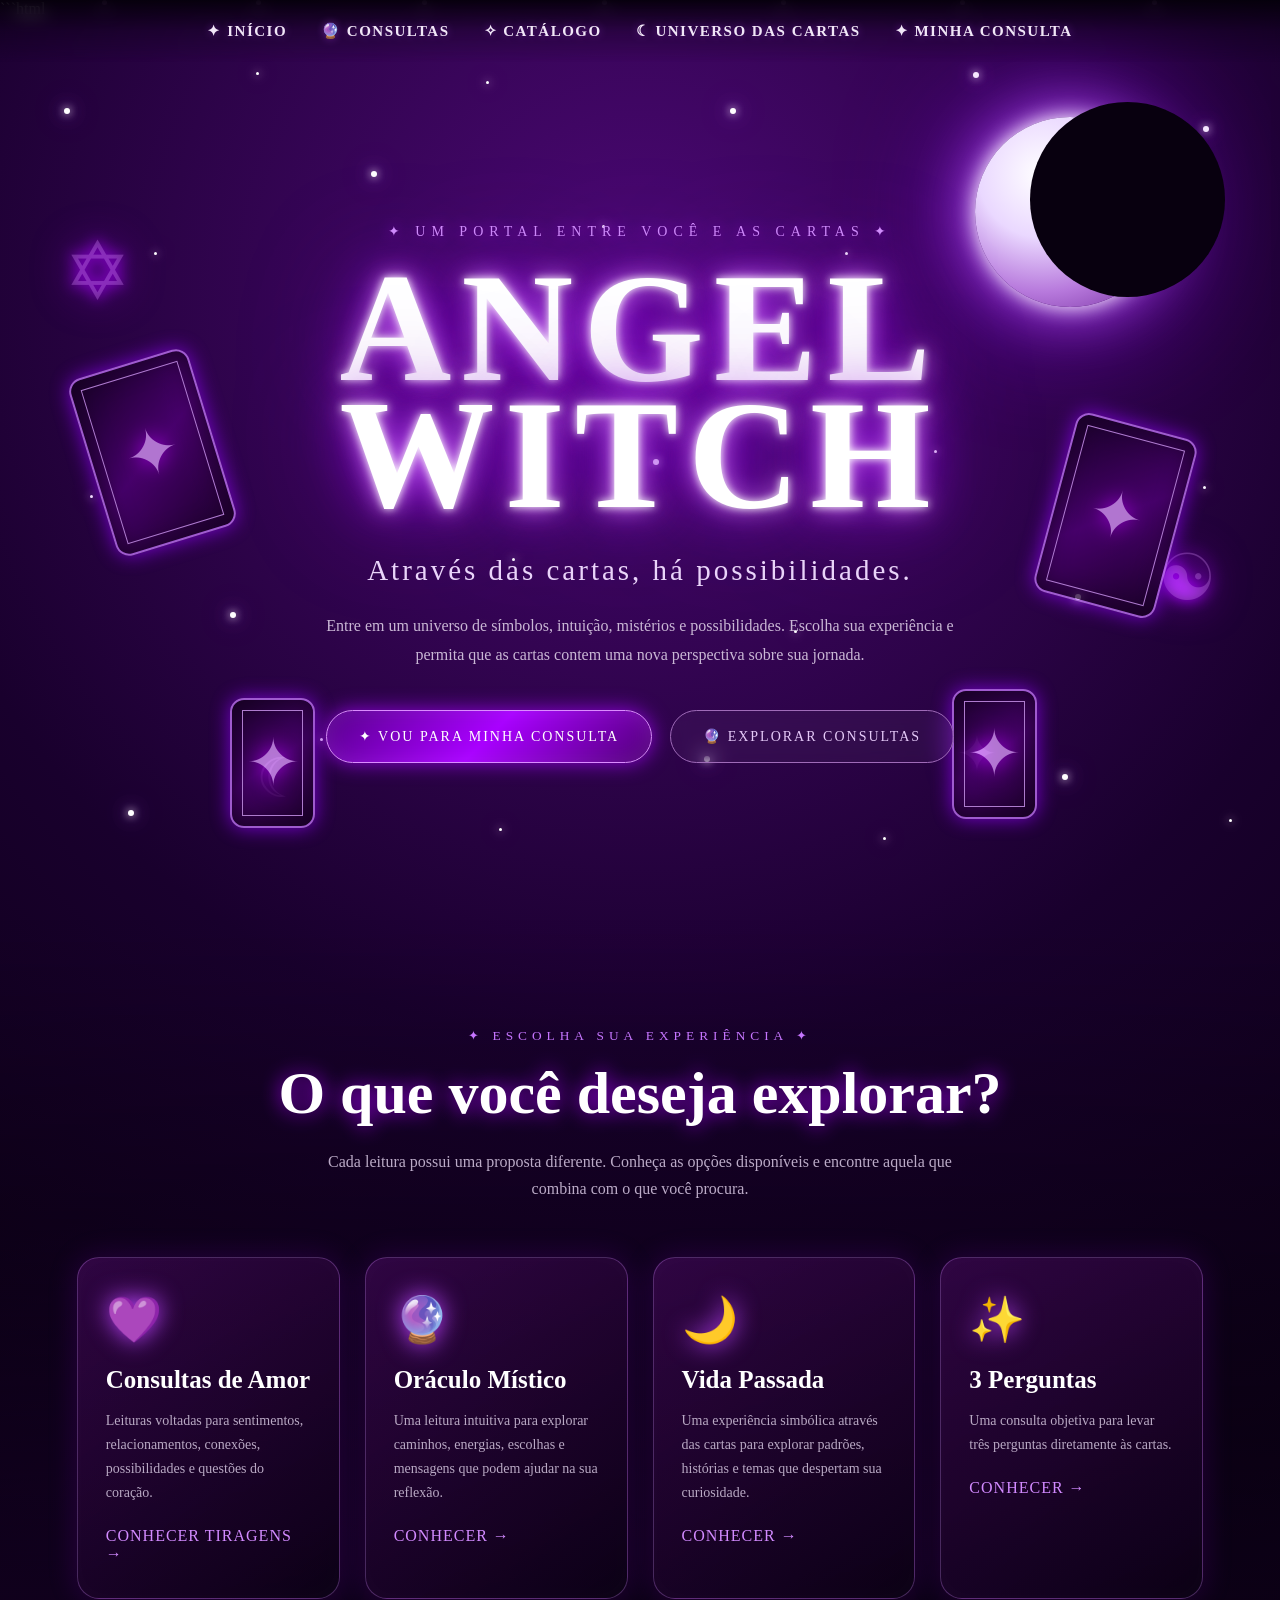
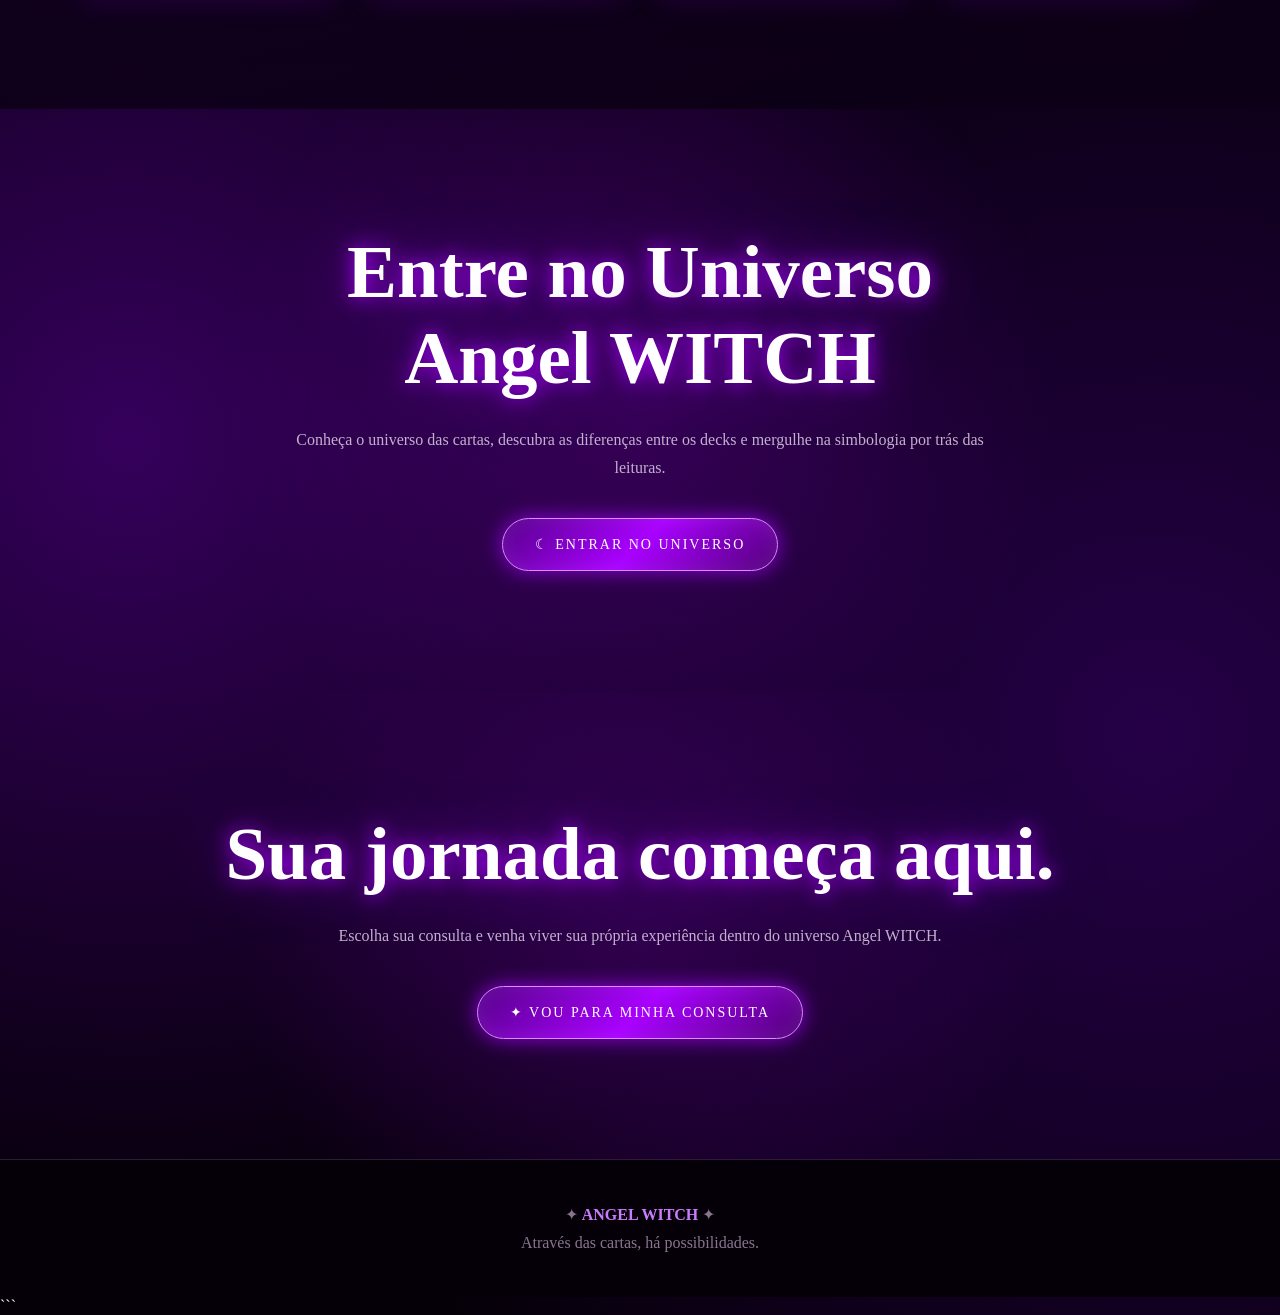
==== commit 0e221480: "Update index.html" ====
--- a/index.html
+++ b/index.html
@@ -1,27 +1,22 @@
 ```html
 <!DOCTYPE html>
 <html lang="pt-BR">
-
 <head>
     <meta charset="UTF-8">
 
+    <meta name="viewport" content="width=device-width, initial-scale=1.0">
+
     <meta name="google-site-verification"
           content="sBb-V7R0NaAjuyn2236MjFo7cRqB32IejXcC_DadOzo">
 
-    <meta name="viewport" content="width=device-width, initial-scale=1.0">
-
-    <title>ANGEL WITCH | Tarô, Oráculos e Consultas</title>
-
     <meta name="description"
-          content="Angel WITCH — Tarô, Oráculos e consultas. Através das cartas, há possibilidades.">
-
-    <meta name="theme-color" content="#08000f">
+          content="Angel WITCH — através das cartas, há possibilidades. Tarô, oráculos e consultas místicas.">
+
+    <meta name="theme-color" content="#090014">
+
+    <title>ANGEL WITCH | Através das cartas, há possibilidades</title>
 
     <style>
-
-        /* =====================================================
-           RESET
-        ===================================================== */
 
         * {
             margin: 0;
@@ -36,15 +31,28 @@
         body {
             min-height: 100vh;
             overflow-x: hidden;
-            background:
-                radial-gradient(circle at 50% 15%, #4c0878 0%, transparent 25%),
-                radial-gradient(circle at 10% 80%, #26004a 0%, transparent 30%),
-                radial-gradient(circle at 90% 70%, #35005b 0%, transparent 30%),
-                #050007;
             color: white;
             font-family: Georgia, "Times New Roman", serif;
-        }
-
+
+            background:
+                radial-gradient(
+                    circle at 50% 10%,
+                    #4c0875 0%,
+                    #19002d 28%,
+                    transparent 55%
+                ),
+                radial-gradient(
+                    circle at 10% 70%,
+                    #35005c,
+                    transparent 35%
+                ),
+                radial-gradient(
+                    circle at 90% 80%,
+                    #250047,
+                    transparent 35%
+                ),
+                #050008;
+        }
 
         /* =====================================================
            UNIVERSO
@@ -53,64 +61,12 @@
         .universe {
             position: fixed;
             inset: 0;
+            z-index: 0;
             overflow: hidden;
             pointer-events: none;
-            z-index: 0;
-        }
-
-
-        /* NEBULOSAS */
-
-        .nebula {
-            position: absolute;
-            border-radius: 50%;
-            filter: blur(90px);
-            opacity: .35;
-            animation: nebulaMove 15s ease-in-out infinite alternate;
-        }
-
-        .nebula1 {
-            width: 550px;
-            height: 550px;
-            background: #8700d4;
-            left: -220px;
-            top: -150px;
-        }
-
-        .nebula2 {
-            width: 500px;
-            height: 500px;
-            background: #c000ff;
-            right: -220px;
-            top: 25%;
-            animation-delay: 4s;
-        }
-
-        .nebula3 {
-            width: 600px;
-            height: 600px;
-            background: #4300a8;
-            left: 35%;
-            bottom: -350px;
-            animation-delay: 8s;
-        }
-
-        @keyframes nebulaMove {
-
-            from {
-                transform: translate(0, 0) scale(1);
-            }
-
-            to {
-                transform: translate(60px, -40px) scale(1.2);
-            }
-
-        }
-
-
-        /* =====================================================
-           ESTRELAS
-        ===================================================== */
+        }
+
+        /* ESTRELAS */
 
         .stars {
             position: absolute;
@@ -126,58 +82,120 @@
 
             box-shadow:
                 0 0 8px white,
-                0 0 18px #c66cff;
-
-            animation: starGlow 2s ease-in-out infinite;
+                0 0 18px #c66cff,
+                0 0 30px #9700ff;
+
+            animation: brilho 2.5s infinite ease-in-out;
         }
 
         .star.big {
             width: 6px;
             height: 6px;
-
-            box-shadow:
-                0 0 10px white,
-                0 0 25px #d875ff,
-                0 0 45px #8d00ff;
-        }
-
-        @keyframes starGlow {
-
-            0%,100% {
+        }
+
+        @keyframes brilho {
+
+            0%, 100% {
                 opacity: .25;
                 transform: scale(.6);
             }
 
             50% {
                 opacity: 1;
-                transform: scale(1.6);
-            }
-
-        }
-
+                transform: scale(1.8);
+            }
+        }
 
         /* =====================================================
-           PARTÍCULAS
+           LUA
         ===================================================== */
 
-        .particle {
+        .moon {
             position: absolute;
-            color: #df9cff;
-            font-size: 18px;
-
-            text-shadow:
-                0 0 10px #c400ff,
-                0 0 25px #9a00ff;
-
-            animation: particleFloat linear infinite;
-        }
-
-        @keyframes particleFloat {
+
+            width: 190px;
+            height: 190px;
+
+            right: 9%;
+            top: 13%;
+
+            border-radius: 50%;
+
+            background:
+                radial-gradient(
+                    circle at 35% 30%,
+                    #ffffff,
+                    #ead8ff 35%,
+                    #b779dc 65%,
+                    #692094
+                );
+
+            box-shadow:
+                0 0 20px white,
+                0 0 60px #c56cff,
+                0 0 130px #9400ff;
+
+            animation: lua 5s infinite ease-in-out;
+        }
+
+        .moon::after {
+            content: "";
+
+            position: absolute;
+
+            width: 195px;
+            height: 195px;
+
+            border-radius: 50%;
+
+            background: #08000f;
+
+            left: 55px;
+            top: -15px;
+        }
+
+        @keyframes lua {
+
+            0%, 100% {
+                transform: scale(1);
+                filter: brightness(1);
+            }
+
+            50% {
+                transform: scale(1.06);
+                filter: brightness(1.25);
+            }
+        }
+
+        /* =====================================================
+           ENERGIA
+        ===================================================== */
+
+        .energy {
+            position: absolute;
+
+            width: 5px;
+            height: 5px;
+
+            border-radius: 50%;
+
+            background: #df9aff;
+
+            box-shadow:
+                0 0 10px #df9aff,
+                0 0 25px #9c00ff;
+
+            animation: energia 12s linear infinite;
+        }
+
+        @keyframes energia {
 
             from {
                 transform:
                     translateY(110vh)
-                    rotate(0deg);
+                    translateX(0)
+                    scale(.3);
+
                 opacity: 0;
             }
 
@@ -191,613 +209,467 @@
 
             to {
                 transform:
-                    translateY(-15vh)
-                    rotate(360deg);
+                    translateY(-20vh)
+                    translateX(120px)
+                    scale(1.5);
+
                 opacity: 0;
             }
-
-        }
-
+        }
 
         /* =====================================================
-           LUA GIGANTE
+           SIMBOLOS
         ===================================================== */
 
-        .moon {
-
+        .symbol {
             position: absolute;
 
-            width: 330px;
-            height: 330px;
-
-            top: 105px;
-            left: 50%;
-
-            transform: translateX(-50%);
-
-            border-radius: 50%;
-
-            background:
-                radial-gradient(
-                    circle at 35% 30%,
-                    #ffffff 0%,
-                    #eee2ff 35%,
-                    #c486ef 65%,
-                    #6d2398 100%
-                );
-
-            box-shadow:
-                0 0 25px white,
-                0 0 70px #d47aff,
-                0 0 150px #9b00ff,
-                0 0 260px rgba(164,0,255,.7);
-
-            animation: moonPulse 5s ease-in-out infinite;
-
-            opacity: .92;
-        }
-
-        .moon::after {
-
-            content: "";
-
+            color: rgba(218, 147, 255, .3);
+
+            font-size: 80px;
+
+            text-shadow:
+                0 0 15px #a900ff,
+                0 0 40px #7a00b8;
+
+            animation:
+                flutuar 7s ease-in-out infinite,
+                girar 18s linear infinite;
+        }
+
+        .s1 {
+            left: 5%;
+            top: 25%;
+        }
+
+        .s2 {
+            right: 5%;
+            top: 60%;
+            font-size: 65px;
+            animation-delay: 2s;
+        }
+
+        .s3 {
+            left: 20%;
+            bottom: 10%;
+            font-size: 55px;
+            animation-delay: 4s;
+        }
+
+        .s4 {
+            right: 22%;
+            bottom: 13%;
+            font-size: 50px;
+            animation-delay: 1s;
+        }
+
+        @keyframes flutuar {
+
+            0%, 100% {
+                transform: translateY(0);
+            }
+
+            50% {
+                transform: translateY(-35px);
+            }
+        }
+
+        @keyframes girar {
+
+            from {
+                rotate: 0deg;
+            }
+
+            to {
+                rotate: 360deg;
+            }
+        }
+
+        /* =====================================================
+           CARTAS
+        ===================================================== */
+
+        .card {
             position: absolute;
 
-            width: 350px;
-            height: 350px;
-
-            background: #08000f;
-
-            border-radius: 50%;
-
-            left: 100px;
-            top: -25px;
-
-        }
-
-        @keyframes moonPulse {
-
-            0%,100% {
-                filter: brightness(1);
-            }
-
-            50% {
-                filter: brightness(1.25);
-            }
-
-        }
-
-
-        /* =====================================================
-           CABEÇALHO
-        ===================================================== */
-
-        header {
-
-            position: relative;
-
-            min-height: 100vh;
-
-            z-index: 5;
-
-            display: flex;
-
-            flex-direction: column;
-
-            align-items: center;
-
-            padding-top: 25px;
-
-        }
-
-
-        /* =====================================================
-           MENU GRANDE
-        ===================================================== */
-
-        nav {
-
-            position: relative;
-
-            z-index: 20;
-
-            width: 94%;
-
-            max-width: 1450px;
-
-            display: flex;
-
-            justify-content: center;
-
-            align-items: center;
-
-            gap: 28px;
-
-            flex-wrap: wrap;
-
-            padding: 18px 25px;
-
-            border-radius: 50px;
-
-            background:
-                rgba(10,0,20,.72);
-
-            border:
-                1px solid rgba(214,139,255,.45);
-
-            box-shadow:
-                0 0 25px rgba(170,0,255,.3),
-                inset 0 0 25px rgba(180,0,255,.08);
-
-            backdrop-filter: blur(15px);
-
-        }
-
-        nav a {
-
-            color: #f5eaff;
-
-            text-decoration: none;
-
-            font-family:
-                Georgia,
-                "Times New Roman",
-                serif;
-
-            font-size: 17px;
-
-            font-weight: bold;
-
-            letter-spacing: 2px;
-
-            padding: 10px 12px;
-
-            text-shadow:
-                0 0 8px #a900ff;
-
-            transition: .35s;
-
-        }
-
-        nav a:hover {
-
-            color: white;
-
-            transform:
-                translateY(-3px)
-                scale(1.08);
-
-            text-shadow:
-                0 0 10px white,
-                0 0 25px #cf5dff,
-                0 0 50px #9700ff;
-
-        }
-
-
-        /* =====================================================
-           LOGO PRINCIPAL
-        ===================================================== */
-
-        .brand {
-
-            position: relative;
-
-            z-index: 10;
-
-            margin-top: 130px;
-
-            text-align: center;
-
-        }
-
-        .brand-small {
-
-            font-size: 16px;
-
-            letter-spacing: 9px;
-
-            color: #ddb0ff;
-
-            margin-bottom: 20px;
-
-            text-shadow:
-                0 0 12px #b300ff,
-                0 0 30px #8700ff;
-
-        }
-
-        .brand h1 {
-
-            font-size:
-                clamp(80px, 14vw, 190px);
-
-            line-height: .8;
-
-            letter-spacing: 12px;
-
-            color: white;
-
-            text-shadow:
-
-                0 0 5px white,
-                0 0 20px #e49cff,
-                0 0 45px #bd3dff,
-                0 0 90px #8c00ff,
-                0 0 150px #6500a8;
-
-            animation:
-                logoGlow 4s ease-in-out infinite;
-
-        }
-
-        .brand h1 span {
-
-            display: block;
-
-            color: #e1a6ff;
-
-        }
-
-        @keyframes logoGlow {
-
-            0%,100% {
-                filter: brightness(1);
-            }
-
-            50% {
-                filter: brightness(1.35);
-            }
-
-        }
-
-
-        .line {
-
-            display: flex;
-
-            justify-content: center;
-
-            align-items: center;
-
-            gap: 20px;
-
-            margin: 30px auto;
-
-            color: #d875ff;
-
-            font-size: 25px;
-
-            text-shadow:
-                0 0 15px #b000ff;
-
-        }
-
-        .line i {
-
-            width: 120px;
-
-            height: 1px;
-
-            background:
-                linear-gradient(
-                    90deg,
-                    transparent,
-                    #d879ff,
-                    transparent
-                );
-
-            box-shadow:
-                0 0 10px #b000ff;
-
-        }
-
-        .subtitle {
-
-            font-size:
-                clamp(17px, 2vw, 24px);
-
-            letter-spacing: 4px;
-
-            color: #ead7f7;
-
-            text-shadow:
-                0 0 15px #a000ff;
-
-        }
-
-
-        /* =====================================================
-           CARTAS FLUTUANTES
-        ===================================================== */
-
-        .card {
-
-            position: absolute;
-
-            width: 130px;
-            height: 195px;
-
-            border-radius: 15px;
+            width: 125px;
+            height: 185px;
+
+            border-radius: 14px;
 
             background:
                 linear-gradient(
                     145deg,
-                    #160020,
-                    #5b087b
+                    #12001d,
+                    #510078,
+                    #170020
                 );
 
-            border:
-                2px solid #d18aff;
+            border: 2px solid #c87aff;
 
             box-shadow:
-
-                0 0 15px #b000ff,
-                0 0 40px rgba(151,0,255,.5),
-                inset 0 0 25px rgba(0,0,0,.8);
-
+                0 0 20px #9400ff,
+                inset 0 0 25px #16001f;
+
+            opacity: .75;
+
+            animation: carta 7s ease-in-out infinite;
+        }
+
+        .card::before {
+            content: "✦";
+
+            position: absolute;
+
+            inset: 10px;
+
+            border: 1px solid #dca4ff;
+
+            display: flex;
+            align-items: center;
+            justify-content: center;
+
+            font-size: 65px;
+
+            color: #df9cff;
+
+            text-shadow:
+                0 0 20px #bd00ff;
+        }
+
+        .card.one {
+            left: 7%;
+            top: 40%;
+            rotate: -17deg;
+        }
+
+        .card.two {
+            right: 8%;
+            top: 47%;
+            rotate: 15deg;
+
+            animation-delay: 2s;
+        }
+
+        .card.three {
+            left: 18%;
+            bottom: 8%;
+
+            width: 85px;
+            height: 130px;
+
+            animation-delay: 3s;
+        }
+
+        .card.four {
+            right: 19%;
+            bottom: 9%;
+
+            width: 85px;
+            height: 130px;
+
+            animation-delay: 5s;
+        }
+
+        @keyframes carta {
+
+            0%, 100% {
+                transform: translateY(0) rotate(0deg);
+            }
+
+            50% {
+                transform: translateY(-30px) rotate(5deg);
+            }
+        }
+
+        /* =====================================================
+           MENU
+        ===================================================== */
+
+        header {
+            position: fixed;
+
+            top: 0;
+            left: 0;
+            right: 0;
+
+            z-index: 1000;
+
+            padding: 22px 5%;
+
+            background:
+                linear-gradient(
+                    to bottom,
+                    rgba(5,0,10,.95),
+                    rgba(5,0,10,.3),
+                    transparent
+                );
+
+            backdrop-filter: blur(8px);
+        }
+
+        nav {
+            max-width: 1300px;
+
+            margin: auto;
+
+            display: flex;
+
+            justify-content: center;
+
+            align-items: center;
+
+            gap: 34px;
+
+            flex-wrap: wrap;
+        }
+
+        nav a {
+            color: #f1e7f7;
+
+            text-decoration: none;
+
+            font-size: 15px;
+
+            font-weight: bold;
+
+            letter-spacing: 1.5px;
+
+            transition: .3s;
+
+            text-shadow:
+                0 0 8px rgba(190,80,255,.4);
+        }
+
+        nav a:hover {
+            color: #d78aff;
+
+            text-shadow:
+                0 0 10px #d78aff,
+                0 0 25px #9d00ff;
+
+            transform: translateY(-2px);
+        }
+
+        /* =====================================================
+           HERO
+        ===================================================== */
+
+        .hero {
+            min-height: 100vh;
+
+            position: relative;
             z-index: 2;
 
-        }
-
-        .card::before {
-
-            content: "✦";
-
-            position: absolute;
-
-            inset: 10px;
-
-            border:
-                1px solid rgba(236,189,255,.6);
-
             display: flex;
 
             justify-content: center;
-
             align-items: center;
 
-            font-size: 65px;
-
-            color: #e0a0ff;
+            text-align: center;
+
+            padding: 130px 20px 80px;
+        }
+
+        .hero-content {
+            max-width: 900px;
+        }
+
+        .eyebrow {
+            color: #d697ff;
+
+            font-size: 14px;
+
+            letter-spacing: 6px;
+
+            text-transform: uppercase;
+
+            margin-bottom: 25px;
 
             text-shadow:
-                0 0 25px #c000ff;
-
-        }
-
-        .card1 {
-
-            left: 7%;
-
-            top: 45%;
-
-            transform: rotate(-17deg);
-
-            animation:
-                cardFloat 6s ease-in-out infinite;
-
-        }
-
-        .card2 {
-
-            right: 7%;
-
-            top: 42%;
-
-            transform: rotate(17deg);
-
-            animation:
-                cardFloat 7s ease-in-out infinite reverse;
-
-        }
-
-        .card3 {
-
-            left: 17%;
-
-            bottom: 9%;
-
-            width: 90px;
-
-            height: 135px;
-
-            transform: rotate(12deg);
-
-            animation:
-                cardFloat 8s ease-in-out infinite;
-
-        }
-
-        .card4 {
-
-            right: 17%;
-
-            bottom: 9%;
-
-            width: 90px;
-
-            height: 135px;
-
-            transform: rotate(-12deg);
-
-            animation:
-                cardFloat 9s ease-in-out infinite reverse;
-
-        }
-
-        @keyframes cardFloat {
-
-            0%,100% {
-                translate: 0 0;
+                0 0 15px #a900ff;
+        }
+
+        .hero h1 {
+            font-size: clamp(65px, 13vw, 155px);
+
+            line-height: .82;
+
+            letter-spacing: 10px;
+
+            color: white;
+
+            text-shadow:
+                0 0 8px white,
+                0 0 25px #e08cff,
+                0 0 55px #a000ff,
+                0 0 110px #7200ad;
+
+            animation: titulo 4s infinite ease-in-out;
+        }
+
+        @keyframes titulo {
+
+            0%, 100% {
+                filter: brightness(1);
             }
 
             50% {
-                translate: 0 -30px;
-            }
-
-        }
-
+                filter: brightness(1.35);
+            }
+        }
+
+        .hero h2 {
+            margin-top: 35px;
+
+            color: #ead4fa;
+
+            font-size: clamp(19px, 3vw, 29px);
+
+            font-weight: normal;
+
+            letter-spacing: 3px;
+        }
+
+        .hero p {
+            max-width: 650px;
+
+            margin: 25px auto 40px;
+
+            color: #c9b7d5;
+
+            line-height: 1.8;
+
+            font-size: 16px;
+        }
 
         /* =====================================================
            BOTÕES
         ===================================================== */
 
-        .actions {
-
-            position: relative;
-
-            z-index: 20;
-
+        .buttons {
             display: flex;
 
             justify-content: center;
 
-            gap: 20px;
+            gap: 18px;
 
             flex-wrap: wrap;
-
-            margin-top: 45px;
-
         }
 
         .btn {
-
             display: inline-block;
 
-            padding: 18px 35px;
+            padding: 17px 32px;
 
             border-radius: 50px;
 
             text-decoration: none;
 
-            font-size: 15px;
-
-            font-weight: bold;
-
             letter-spacing: 2px;
 
+            font-size: 14px;
+
             transition: .35s;
-
         }
 
         .primary {
-
             color: white;
 
             background:
                 linear-gradient(
                     135deg,
-                    #5a008d,
-                    #bd26ff,
-                    #60008c
+                    #57008b,
+                    #a900ff,
+                    #510078
                 );
 
-            border:
-                1px solid #e1a1ff;
+            border: 1px solid #db8cff;
 
             box-shadow:
-                0 0 20px #9f00ff,
-                0 0 50px rgba(159,0,255,.4);
-
+                0 0 20px #8d00d9,
+                inset 0 0 20px rgba(255,255,255,.08);
+        }
+
+        .primary:hover {
+            transform: translateY(-5px) scale(1.04);
+
+            box-shadow:
+                0 0 30px #b900ff,
+                0 0 70px #7900b5;
         }
 
         .secondary {
-
-            color: #ead8f7;
-
-            background:
-                rgba(255,255,255,.04);
-
-            border:
-                1px solid rgba(220,160,255,.6);
-
-            backdrop-filter:
-                blur(10px);
-
-        }
-
-        .btn:hover {
-
-            transform:
-                translateY(-5px)
-                scale(1.04);
-
-        }
-
+            color: #e5c9f8;
+
+            border: 1px solid #9f6bb8;
+
+            background: rgba(255,255,255,.04);
+
+            backdrop-filter: blur(10px);
+        }
+
+        .secondary:hover {
+            transform: translateY(-5px);
+
+            border-color: #d78aff;
+
+            background: rgba(150,0,255,.15);
+        }
 
         /* =====================================================
-           CONTEÚDO
+           CONSULTAS
         ===================================================== */
 
         .section {
-
             position: relative;
 
-            z-index: 10;
-
-            padding: 110px 7%;
+            z-index: 5;
+
+            padding: 110px 6%;
 
             background:
                 linear-gradient(
                     to bottom,
                     transparent,
-                    rgba(10,0,18,.9)
+                    rgba(12,0,22,.85)
                 );
-
-        }
-
-        .section-title {
-
+        }
+
+        .title {
             text-align: center;
 
             margin-bottom: 55px;
-
-        }
-
-        .section-title small {
-
-            color: #d48aff;
+        }
+
+        .title small {
+            color: #c675ff;
 
             letter-spacing: 5px;
 
-            text-transform:
-                uppercase;
-
-        }
-
-        .section-title h2 {
-
+            text-transform: uppercase;
+        }
+
+        .title h2 {
             margin-top: 15px;
 
-            font-size:
-                clamp(35px, 5vw, 65px);
+            font-size: clamp(35px, 6vw, 60px);
 
             text-shadow:
-                0 0 20px #9e00ff;
-
-        }
-
-        .section-title p {
-
-            max-width: 700px;
-
-            margin:
-                20px auto;
-
-            color: #c8b8d2;
-
-            line-height: 1.8;
-
-        }
-
-
-        /* =====================================================
-           SERVIÇOS
-        ===================================================== */
+                0 0 20px #9500df;
+        }
+
+        .title p {
+            max-width: 650px;
+
+            margin: 20px auto;
+
+            color: #bbaac7;
+
+            line-height: 1.7;
+        }
 
         .services {
-
             max-width: 1200px;
 
             margin: auto;
@@ -805,653 +677,552 @@
             display: grid;
 
             grid-template-columns:
-                repeat(
-                    auto-fit,
-                    minmax(240px,1fr)
-                );
+                repeat(auto-fit, minmax(240px, 1fr));
 
             gap: 25px;
-
         }
 
         .service {
-
             padding: 35px 28px;
 
-            min-height: 280px;
+            min-height: 285px;
 
             border-radius: 22px;
 
             background:
                 linear-gradient(
                     145deg,
-                    rgba(71,8,95,.6),
+                    rgba(70,8,93,.6),
                     rgba(12,0,22,.9)
                 );
 
-            border:
-                1px solid
-                rgba(207,133,255,.3);
+            border: 1px solid rgba(210,135,255,.3);
 
             box-shadow:
-                0 0 30px
-                rgba(140,0,200,.2);
+                0 0 30px rgba(140,0,210,.2),
+                inset 0 0 25px rgba(255,255,255,.02);
 
             transition: .4s;
-
         }
 
         .service:hover {
-
-            transform:
-                translateY(-12px);
-
-            border-color:
-                #d58aff;
+            transform: translateY(-12px);
+
+            border-color: #d18aff;
 
             box-shadow:
-                0 0 40px
-                rgba(174,0,255,.45);
-
+                0 0 40px rgba(170,0,255,.45);
         }
 
         .icon {
-
             font-size: 45px;
 
             margin-bottom: 20px;
 
             filter:
-                drop-shadow(
-                    0 0 12px #c000ff
-                );
-
+                drop-shadow(0 0 12px #bd43ff);
         }
 
         .service h3 {
-
-            font-size: 26px;
+            font-size: 25px;
 
             margin-bottom: 15px;
-
         }
 
         .service p {
-
-            color: #bbaac6;
+            color: #b9a9c4;
 
             line-height: 1.7;
 
+            font-size: 14px;
         }
 
         .service a {
-
             display: inline-block;
 
             margin-top: 22px;
 
-            color: #dc91ff;
+            color: #d28aff;
 
             text-decoration: none;
 
-            font-weight: bold;
-
             letter-spacing: 1px;
-
-        }
-
+        }
 
         /* =====================================================
-           HISTÓRIA DO TARÔ
+           UNIVERSO
         ===================================================== */
 
-        .history {
-
-            max-width: 1000px;
-
-            margin: auto;
+        .universe-section {
+            position: relative;
+
+            z-index: 5;
+
+            padding: 120px 20px;
 
             text-align: center;
-
-            padding: 80px 30px;
-
-            border-radius: 30px;
 
             background:
                 radial-gradient(
-                    circle,
-                    rgba(117,0,160,.25),
-                    rgba(10,0,18,.7)
+                    circle at center,
+                    rgba(100,0,150,.35),
+                    transparent 60%
                 );
-
-            border:
-                1px solid
-                rgba(211,139,255,.3);
-
-            box-shadow:
-                0 0 50px
-                rgba(133,0,200,.2);
-
-        }
-
-        .history h2 {
-
-            font-size:
-                clamp(35px,5vw,60px);
-
-            margin-bottom: 20px;
+        }
+
+        .universe-section h2 {
+            font-size: clamp(40px, 7vw, 75px);
 
             text-shadow:
-                0 0 20px #9c00ff;
-
-        }
-
-        .history p {
-
-            max-width: 750px;
-
-            margin:
-                0 auto 30px;
-
-            color: #c8b8d2;
-
-            line-height: 1.9;
-
-        }
-
+                0 0 20px #a800ff,
+                0 0 60px #65009c;
+        }
+
+        .universe-section p {
+            max-width: 700px;
+
+            margin: 25px auto 35px;
+
+            color: #c3b0ce;
+
+            line-height: 1.8;
+        }
 
         /* =====================================================
-           FOOTER
+           RODAPÉ
         ===================================================== */
 
         footer {
-
             position: relative;
 
-            z-index: 20;
+            z-index: 10;
 
             text-align: center;
 
-            padding: 50px 20px;
-
-            background: #050007;
-
-            border-top:
-                1px solid
-                rgba(210,130,255,.2);
-
-            color: #8d7d96;
-
+            padding: 45px 20px;
+
+            border-top: 1px solid rgba(210,130,255,.2);
+
+            background: #050008;
+
+            color: #88768f;
         }
 
         footer strong {
-
-            color: #d68cff;
-
-        }
-
+            color: #ca7cff;
+        }
 
         /* =====================================================
            CELULAR
         ===================================================== */
 
-        @media(max-width:800px) {
+        @media (max-width: 800px) {
+
+            header {
+                padding: 18px 12px;
+            }
 
             nav {
-
-                gap: 5px;
-
-                border-radius: 25px;
-
+                gap: 14px;
             }
 
             nav a {
-
-                font-size: 12px;
-
-                letter-spacing: 1px;
-
-                padding: 8px;
-
+                font-size: 11px;
+                letter-spacing: .7px;
             }
 
             .moon {
-
-                width: 210px;
-                height: 210px;
-
-                top: 130px;
-
+                width: 100px;
+                height: 100px;
+
+                right: 5%;
+                top: 15%;
             }
 
             .moon::after {
-
-                width: 220px;
-                height: 220px;
-
-                left: 65px;
-
-            }
-
-            .brand {
-
-                margin-top: 150px;
-
-            }
-
-            .brand h1 {
-
-                letter-spacing: 5px;
-
+                width: 105px;
+                height: 105px;
+
+                left: 30px;
             }
 
             .card {
-
                 opacity: .25;
-
-                transform:
-                    scale(.65);
-
-            }
-
-            .card1 {
-
-                left: -30px;
-
-            }
-
-            .card2 {
-
-                right: -30px;
-
-            }
-
-            .card3,
-            .card4 {
-
-                display: none;
-
-            }
-
+                transform: scale(.7);
+            }
+
+            .card.one {
+                left: -35px;
+            }
+
+            .card.two {
+                right: -35px;
+            }
+
+            .symbol {
+                opacity: .25;
+            }
         }
 
     </style>
 </head>
 
-
 <body>
 
-
-<!-- =========================================================
-     UNIVERSO
-========================================================= -->
-
-<div class="universe">
-
-    <div class="nebula nebula1"></div>
-    <div class="nebula nebula2"></div>
-    <div class="nebula nebula3"></div>
-
-    <div class="moon"></div>
-
-    <div class="stars">
-
-        <span class="star big" style="left:5%;top:12%"></span>
-        <span class="star" style="left:12%;top:28%"></span>
-        <span class="star big" style="left:20%;top:8%"></span>
-        <span class="star" style="left:28%;top:18%"></span>
-        <span class="star big" style="left:36%;top:10%"></span>
-        <span class="star" style="left:45%;top:26%"></span>
-        <span class="star big" style="left:55%;top:13%"></span>
-        <span class="star" style="left:64%;top:24%"></span>
-        <span class="star big" style="left:74%;top:8%"></span>
-        <span class="star" style="left:84%;top:25%"></span>
-        <span class="star big" style="left:94%;top:15%"></span>
-
-        <span class="star" style="left:7%;top:50%"></span>
-        <span class="star big" style="left:17%;top:65%"></span>
-        <span class="star" style="left:27%;top:48%"></span>
-        <span class="star big" style="left:38%;top:62%"></span>
-        <span class="star" style="left:49%;top:52%"></span>
-        <span class="star big" style="left:60%;top:70%"></span>
-        <span class="star" style="left:70%;top:48%"></span>
-        <span class="star big" style="left:80%;top:65%"></span>
-        <span class="star" style="left:91%;top:52%"></span>
-
-        <span class="star big" style="left:4%;top:88%"></span>
-        <span class="star" style="left:18%;top:82%"></span>
-        <span class="star big" style="left:31%;top:91%"></span>
-        <span class="star" style="left:45%;top:84%"></span>
-        <span class="star big" style="left:58%;top:92%"></span>
-        <span class="star" style="left:72%;top:84%"></span>
-        <span class="star big" style="left:84%;top:91%"></span>
-        <span class="star" style="left:97%;top:82%"></span>
+    <!-- =====================================================
+         UNIVERSO MÁGICO
+    ===================================================== -->
+
+    <div class="universe">
+
+        <!-- ESTRELAS -->
+
+        <div class="stars">
+
+            <span class="star big" style="left:5%;top:12%;"></span>
+            <span class="star" style="left:12%;top:28%;"></span>
+            <span class="star" style="left:20%;top:8%;"></span>
+            <span class="star big" style="left:29%;top:19%;"></span>
+            <span class="star" style="left:38%;top:9%;"></span>
+            <span class="star" style="left:47%;top:25%;"></span>
+            <span class="star big" style="left:57%;top:12%;"></span>
+            <span class="star" style="left:66%;top:28%;"></span>
+            <span class="star big" style="left:76%;top:8%;"></span>
+            <span class="star" style="left:87%;top:23%;"></span>
+            <span class="star big" style="left:94%;top:14%;"></span>
+
+            <span class="star" style="left:7%;top:55%;"></span>
+            <span class="star big" style="left:18%;top:68%;"></span>
+            <span class="star" style="left:29%;top:48%;"></span>
+            <span class="star" style="left:40%;top:62%;"></span>
+            <span class="star big" style="left:51%;top:51%;"></span>
+            <span class="star" style="left:62%;top:70%;"></span>
+            <span class="star" style="left:73%;top:50%;"></span>
+            <span class="star big" style="left:84%;top:66%;"></span>
+            <span class="star" style="left:94%;top:54%;"></span>
+
+            <span class="star big" style="left:10%;top:90%;"></span>
+            <span class="star" style="left:25%;top:82%;"></span>
+            <span class="star" style="left:39%;top:92%;"></span>
+            <span class="star big" style="left:55%;top:84%;"></span>
+            <span class="star" style="left:69%;top:93%;"></span>
+            <span class="star big" style="left:83%;top:86%;"></span>
+            <span class="star" style="left:96%;top:91%;"></span>
+
+        </div>
+
+        <!-- ENERGIAS -->
+
+        <span class="energy" style="left:8%;animation-duration:12s;"></span>
+        <span class="energy" style="left:20%;animation-duration:16s;animation-delay:2s;"></span>
+        <span class="energy" style="left:33%;animation-duration:13s;animation-delay:5s;"></span>
+        <span class="energy" style="left:47%;animation-duration:18s;animation-delay:1s;"></span>
+        <span class="energy" style="left:61%;animation-duration:14s;animation-delay:4s;"></span>
+        <span class="energy" style="left:75%;animation-duration:17s;animation-delay:3s;"></span>
+        <span class="energy" style="left:90%;animation-duration:12s;animation-delay:6s;"></span>
+
+        <!-- SÍMBOLOS MÍSTICOS -->
+
+        <div class="symbol s1">✡</div>
+        <div class="symbol s2">☯</div>
+        <div class="symbol s3">☾</div>
+        <div class="symbol s4">✦</div>
+
+        <!-- LUA -->
+
+        <div class="moon"></div>
+
+        <!-- CARTAS -->
+
+        <div class="card one"></div>
+        <div class="card two"></div>
+        <div class="card three"></div>
+        <div class="card four"></div>
 
     </div>
 
 
-    <span class="particle" style="left:8%;animation-duration:12s">✦</span>
-    <span class="particle" style="left:20%;animation-duration:16s;animation-delay:2s">✧</span>
-    <span class="particle" style="left:34%;animation-duration:13s;animation-delay:5s">⋆</span>
-    <span class="particle" style="left:48%;animation-duration:18s;animation-delay:1s">✦</span>
-    <span class="particle" style="left:63%;animation-duration:14s;animation-delay:6s">✧</span>
-    <span class="particle" style="left:78%;animation-duration:17s;animation-delay:3s">⋆</span>
-    <span class="particle" style="left:92%;animation-duration:12s;animation-delay:5s">✦</span>
-
-</div>
-
-
-<!-- =========================================================
-     CABEÇALHO
-========================================================= -->
-
-<header>
-
-
-    <!-- MENU -->
-
-    <nav>
-
-        <a href="index.html">
-            ✦ INÍCIO
-        </a>
-
-        <a href="#consultas">
-            🔮 CONSULTAS
-        </a>
-
-        <a href="catalogo.html">
-            ✧ CATÁLOGO
-        </a>
-
-        <a href="universo.html">
-            ☾ UNIVERSO DAS CARTAS
-        </a>
-
-        <a href="historia.html">
-            📜 HISTÓRIA DO TARÔ
-        </a>
-
-        <a href="agendamento.html">
-            ✦ MINHA CONSULTA
-        </a>
-
-    </nav>
-
-
-    <!-- LOGO -->
-
-    <div class="brand">
-
-        <div class="brand-small">
-            ✦ PORTAL MÍSTICO ✦
-        </div>
-
-        <h1>
-            ANGEL
-            <span>WITCH</span>
-        </h1>
-
-        <div class="line">
-            <i></i>
-            ✦
-            <i></i>
-        </div>
-
-        <p class="subtitle">
-            ATRAVÉS DAS CARTAS, HÁ POSSIBILIDADES.
-        </p>
-
-
-        <div class="actions">
+    <!-- =====================================================
+         MENU
+    ===================================================== -->
+
+    <header>
+
+        <nav>
+
+            <a href="index.html">
+                ✦ INÍCIO
+            </a>
+
+            <a href="#consultas">
+                🔮 CONSULTAS
+            </a>
+
+            <a href="catalogo.html">
+                ✧ CATÁLOGO
+            </a>
+
+            <a href="universo.html">
+                ☾ UNIVERSO DAS CARTAS
+            </a>
+
+            <a href="agendamento.html">
+                ✦ MINHA CONSULTA
+            </a>
+
+        </nav>
+
+    </header>
+
+
+    <!-- =====================================================
+         INÍCIO
+    ===================================================== -->
+
+    <main>
+
+        <section class="hero">
+
+            <div class="hero-content">
+
+                <div class="eyebrow">
+                    ✦ UM PORTAL ENTRE VOCÊ E AS CARTAS ✦
+                </div>
+
+                <h1>
+                    ANGEL<br>WITCH
+                </h1>
+
+                <h2>
+                    Através das cartas, há possibilidades.
+                </h2>
+
+                <p>
+                    Entre em um universo de símbolos, intuição,
+                    mistérios e possibilidades. Escolha sua
+                    experiência e permita que as cartas contem
+                    uma nova perspectiva sobre sua jornada.
+                </p>
+
+                <div class="buttons">
+
+                    <a
+                        href="agendamento.html"
+                        class="btn primary"
+                    >
+                        ✦ VOU PARA MINHA CONSULTA
+                    </a>
+
+                    <a
+                        href="#consultas"
+                        class="btn secondary"
+                    >
+                        🔮 EXPLORAR CONSULTAS
+                    </a>
+
+                </div>
+
+            </div>
+
+        </section>
+
+
+        <!-- =================================================
+             CONSULTAS
+        ================================================== -->
+
+        <section
+            class="section"
+            id="consultas"
+        >
+
+            <div class="title">
+
+                <small>
+                    ✦ ESCOLHA SUA EXPERIÊNCIA ✦
+                </small>
+
+                <h2>
+                    O que você deseja explorar?
+                </h2>
+
+                <p>
+                    Cada leitura possui uma proposta diferente.
+                    Conheça as opções disponíveis e encontre
+                    aquela que combina com o que você procura.
+                </p>
+
+            </div>
+
+
+            <div class="services">
+
+
+                <article class="service">
+
+                    <div class="icon">
+                        💜
+                    </div>
+
+                    <h3>
+                        Consultas de Amor
+                    </h3>
+
+                    <p>
+                        Leituras voltadas para sentimentos,
+                        relacionamentos, conexões, possibilidades
+                        e questões do coração.
+                    </p>
+
+                    <a href="catalogo.html">
+                        CONHECER TIRAGENS →
+                    </a>
+
+                </article>
+
+
+                <article class="service">
+
+                    <div class="icon">
+                        🔮
+                    </div>
+
+                    <h3>
+                        Oráculo Místico
+                    </h3>
+
+                    <p>
+                        Uma leitura intuitiva para explorar
+                        caminhos, energias, escolhas e mensagens
+                        que podem ajudar na sua reflexão.
+                    </p>
+
+                    <a href="catalogo.html">
+                        CONHECER →
+                    </a>
+
+                </article>
+
+
+                <article class="service">
+
+                    <div class="icon">
+                        🌙
+                    </div>
+
+                    <h3>
+                        Vida Passada
+                    </h3>
+
+                    <p>
+                        Uma experiência simbólica através das
+                        cartas para explorar padrões, histórias
+                        e temas que despertam sua curiosidade.
+                    </p>
+
+                    <a href="catalogo.html">
+                        CONHECER →
+                    </a>
+
+                </article>
+
+
+                <article class="service">
+
+                    <div class="icon">
+                        ✨
+                    </div>
+
+                    <h3>
+                        3 Perguntas
+                    </h3>
+
+                    <p>
+                        Uma consulta objetiva para levar três
+                        perguntas diretamente às cartas.
+                    </p>
+
+                    <a href="catalogo.html">
+                        CONHECER →
+                    </a>
+
+                </article>
+
+            </div>
+
+        </section>
+
+
+        <!-- =================================================
+             UNIVERSO
+        ================================================== -->
+
+        <section class="universe-section">
+
+            <h2>
+                Entre no Universo
+                <br>
+                Angel WITCH
+            </h2>
+
+            <p>
+                Conheça o universo das cartas, descubra as
+                diferenças entre os decks e mergulhe na simbologia
+                por trás das leituras.
+            </p>
+
+            <a
+                href="universo.html"
+                class="btn primary"
+            >
+                ☾ ENTRAR NO UNIVERSO
+            </a>
+
+        </section>
+
+
+        <!-- =================================================
+             FINAL
+        ================================================== -->
+
+        <section class="universe-section">
+
+            <h2>
+                Sua jornada começa aqui.
+            </h2>
+
+            <p>
+                Escolha sua consulta e venha viver sua própria
+                experiência dentro do universo Angel WITCH.
+            </p>
 
             <a
                 href="agendamento.html"
                 class="btn primary"
             >
-                🔮 IR PARA MINHA CONSULTA
+                ✦ VOU PARA MINHA CONSULTA
             </a>
 
-            <a
-                href="#consultas"
-                class="btn secondary"
-            >
-                ✦ EXPLORAR O UNIVERSO
-            </a>
-
-        </div>
-
-    </div>
-
-
-    <!-- CARTAS -->
-
-    <div class="card card1"></div>
-    <div class="card card2"></div>
-    <div class="card card3"></div>
-    <div class="card card4"></div>
-
-</header>
-
-
-<!-- =========================================================
-     CONSULTAS
-========================================================= -->
-
-<section
-    class="section"
-    id="consultas"
->
-
-    <div class="section-title">
-
-        <small>
-            ✦ ESCOLHA SUA EXPERIÊNCIA ✦
-        </small>
-
-        <h2>
-            CONSULTAS
-        </h2>
+        </section>
+
+    </main>
+
+
+    <!-- =====================================================
+         RODAPÉ
+    ===================================================== -->
+
+    <footer>
 
         <p>
-            Cada leitura possui uma proposta diferente.
-            Escolha aquela que mais combina com aquilo
-            que você deseja explorar através das cartas.
+            ✦ <strong>ANGEL WITCH</strong> ✦
         </p>
 
-    </div>
-
-
-    <div class="services">
-
-
-        <article class="service">
-
-            <div class="icon">💜</div>
-
-            <h3>
-                Amor
-            </h3>
-
-            <p>
-                Uma leitura voltada para sentimentos,
-                relações, possibilidades e caminhos
-                dentro da vida amorosa.
-            </p>
-
-            <a href="catalogo.html">
-                VER TIRAGENS →
-            </a>
-
-        </article>
-
-
-        <article class="service">
-
-            <div class="icon">🔮</div>
-
-            <h3>
-                Oráculo Místico
-            </h3>
-
-            <p>
-                Uma leitura intuitiva para explorar
-                mensagens, caminhos, escolhas e
-                possibilidades.
-            </p>
-
-            <a href="catalogo.html">
-                CONHECER →
-            </a>
-
-        </article>
-
-
-        <article class="service">
-
-            <div class="icon">🌙</div>
-
-            <h3>
-                Vida Passada
-            </h3>
-
-            <p>
-                Uma leitura simbólica para refletir
-                sobre experiências, padrões e
-                significados através das cartas.
-            </p>
-
-            <a href="catalogo.html">
-                CONHECER →
-            </a>
-
-        </article>
-
-
-        <article class="service">
-
-            <div class="icon">✨</div>
-
-            <h3>
-                3 Perguntas
-            </h3>
-
-            <p>
-                Uma consulta objetiva para levar
-                três questões específicas às cartas.
-            </p>
-
-            <a href="catalogo.html">
-                CONHECER →
-            </a>
-
-        </article>
-
-
-    </div>
-
-</section>
-
-
-<!-- =========================================================
-     HISTÓRIA
-========================================================= -->
-
-<section
-    class="section"
-    id="historia"
->
-
-    <div class="history">
-
-        <div class="icon">
-            📜
-        </div>
-
-        <h2>
-            A História do Tarô
-        </h2>
-
-        <p>
-            O Tarô possui uma história longa e fascinante,
-            atravessando diferentes épocas e culturas.
-            Suas cartas foram utilizadas inicialmente como
-            cartas de jogo e, ao longo do tempo, passaram
-            também a ser associadas a práticas simbólicas,
-            esotéricas e de interpretação.
+        <p style="margin-top:10px;">
+            Através das cartas, há possibilidades.
         </p>
 
-        <p>
-            No universo Angel WITCH, as cartas são apresentadas
-            como ferramentas simbólicas de reflexão e interpretação,
-            permitindo explorar temas, perguntas e possibilidades.
-        </p>
-
-        <a
-            href="historia.html"
-            class="btn primary"
-        >
-            ✦ CONHECER A HISTÓRIA
-        </a>
-
-    </div>
-
-</section>
-
-
-<!-- =========================================================
-     CTA
-========================================================= -->
-
-<section class="section">
-
-    <div class="section-title">
-
-        <small>
-            ✦ SUA JORNADA ✦
-        </small>
-
-        <h2>
-            Entre no universo Angel WITCH.
-        </h2>
-
-        <p>
-            Escolha sua leitura e venha descobrir
-            o que as cartas podem simbolizar para
-            sua jornada.
-        </p>
-
-        <div class="actions">
-
-            <a
-                href="agendamento.html"
-                class="btn primary"
-            >
-                🔮 IR PARA MINHA CONSULTA
-            </a>
-
-        </div>
-
-    </div>
-
-</section>
-
-
-<!-- =========================================================
-     FOOTER
-========================================================= -->
-
-<footer>
-
-    <p>
-        ✦ <strong>ANGEL WITCH</strong> ✦
-    </p>
-
-    <p style="margin-top:12px;">
-        Através das cartas, há possibilidades.
-    </p>
-
-</footer>
+    </footer>
 
 
 </body>
